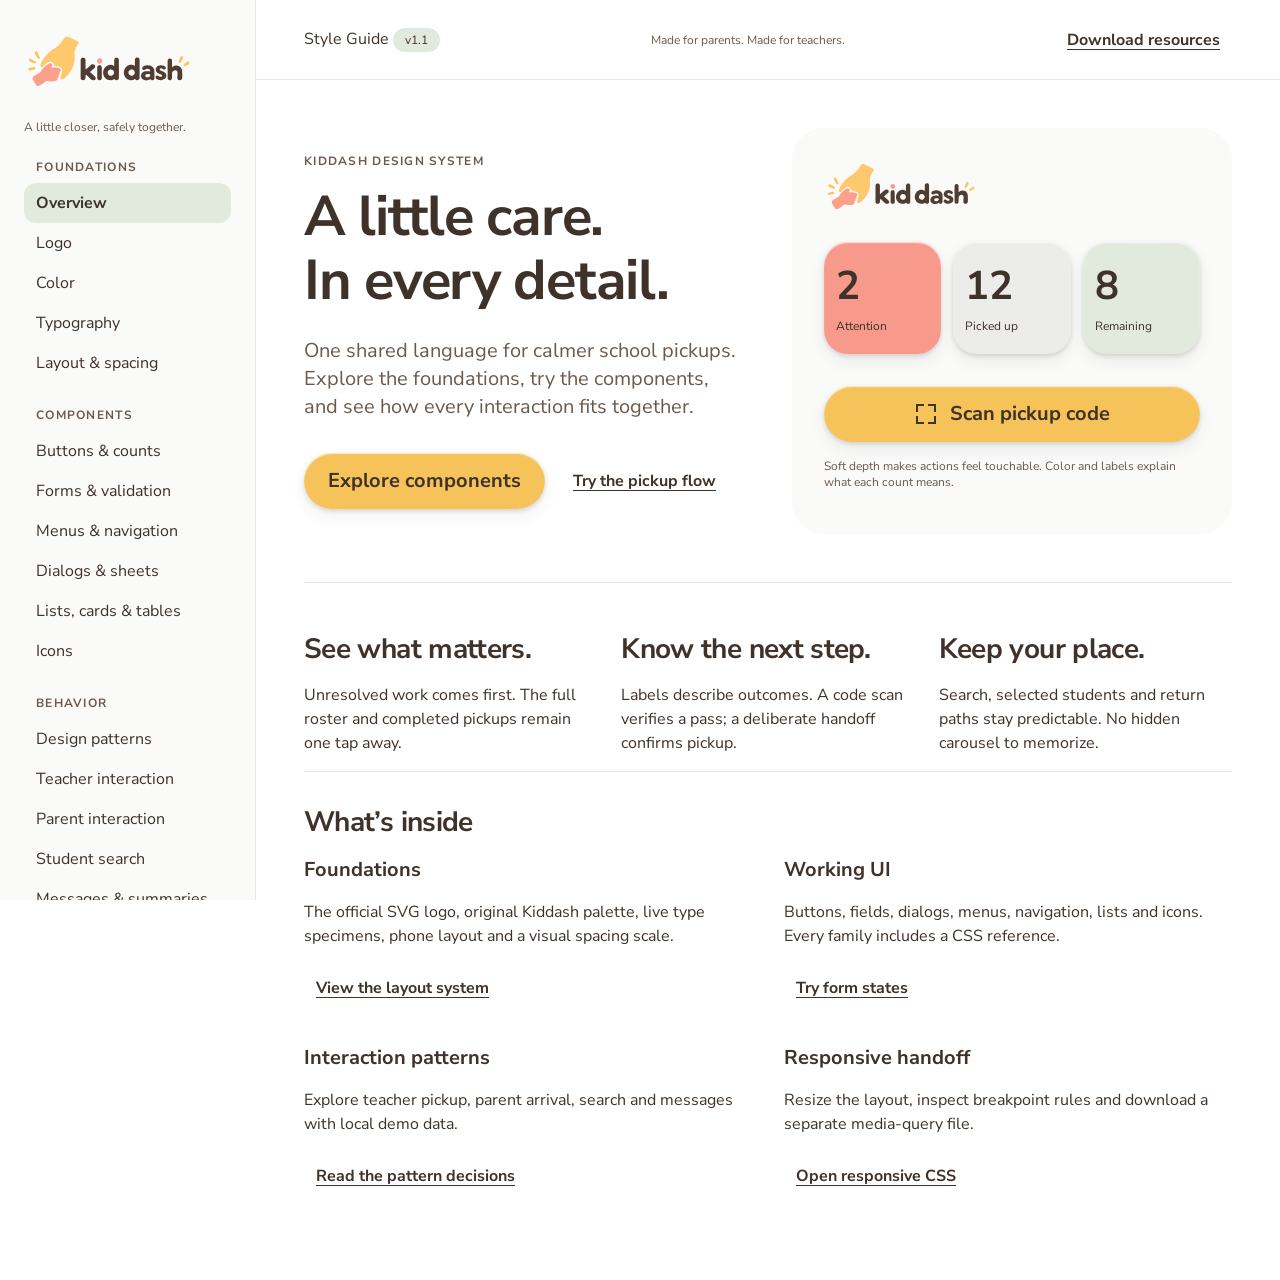
==== index.html @ f73ea634 "Add interactive Kiddash style guide and standalone offline HTML" ====
<!doctype html>
<html lang="en"><head><meta charset="utf-8"><meta name="viewport" content="width=device-width,initial-scale=1"><meta name="description" content="The interactive Kiddash style guide: visual foundations, reusable components, pickup patterns and responsive CSS."><title>Kiddash · Style Guide</title><link rel="stylesheet" href="guide.css"><script src="guide-resources.js" defer></script><script src="guide.js" defer></script></head>
<body><a class="skip" href="#main">Skip to content</a>
<aside class="sidebar" id="sidebar"><a href="#overview" aria-label="Kiddash style guide home"><img class="kd-logo" src="assets/kiddash-logo.svg" alt="Kiddash"></a><small>A little closer, safely together.</small><nav aria-label="Style guide" id="guide-nav"></nav><div class="sidebar-footer">DESIGN SYSTEM · V1.1<br>23 November 2026<br><br>Interactive samples use fictional data.</div></aside>
<header class="topbar"><button class="kd-icon-button mobile-toggle" id="mobile-menu" aria-expanded="false" aria-controls="sidebar" aria-label="Open navigation"><img class="kd-icon" src="assets/icon-pickup.svg" alt=""></button><span>Style Guide <span class="version">v1.1</span></span><small>Made for parents. Made for teachers.</small><a href="#downloads" class="kd-link">Download resources</a></header>
<main class="main" id="main" tabindex="-1">
<section class="page" id="overview" data-title="Overview">
 <div class="hero"><div><div class="eyebrow">Kiddash design system</div><h1>A little care.<br>In every detail.</h1><p class="intro">One shared language for calmer school pickups. Explore the foundations, try the components, and see how every interaction fits together.</p><div class="actions"><a class="kd-button" href="#buttons">Explore components</a><a class="kd-link" href="#pickup">Try the pickup flow</a></div></div><div class="hero-preview"><img class="kd-logo" src="assets/kiddash-logo.svg" alt="Kiddash"><div class="kd-metrics"><button class="kd-count attention" data-go="pickup"><strong>2</strong><span>Attention</span></button><button class="kd-count" data-go="pickup"><strong>12</strong><span>Picked up</span></button><button class="kd-count remaining" data-go="pickup"><strong>8</strong><span>Remaining</span></button></div><button class="kd-button" data-go="pickup"><img class="kd-icon" src="assets/icon-scan.svg" alt="">Scan pickup code</button><p class="component-note">Soft depth makes actions feel touchable. Color and labels explain what each count means.</p></div></div>
 <div class="grid-3"><div><h2>See what matters.</h2><p>Unresolved work comes first. The full roster and completed pickups remain one tap away.</p></div><div><h2>Know the next step.</h2><p>Labels describe outcomes. A code scan verifies a pass; a deliberate handoff confirms pickup.</p></div><div><h2>Keep your place.</h2><p>Search, selected students and return paths stay predictable. No hidden carousel to memorize.</p></div></div>
 <div class="section"><h2>What’s inside</h2><div class="grid-2"><div><h3>Foundations</h3><p>The official SVG logo, original Kiddash palette, live type specimens, phone layout and a visual spacing scale.</p><a class="kd-link" href="#layout">View the layout system</a></div><div><h3>Working UI</h3><p>Buttons, fields, dialogs, menus, navigation, lists and icons. Every family includes a CSS reference.</p><a class="kd-link" href="#forms">Try form states</a></div><div><h3>Interaction patterns</h3><p>Explore teacher pickup, parent arrival, search and messages with local demo data.</p><a class="kd-link" href="#patterns">Read the pattern decisions</a></div><div><h3>Responsive handoff</h3><p>Resize the layout, inspect breakpoint rules and download a separate media-query file.</p><a class="kd-link" href="#responsive">Open responsive CSS</a></div></div></div>
</section>
<section class="page" id="brand" data-title="Logo" hidden><div class="page-head"><div class="eyebrow">Foundations</div><h1>A familiar hello.</h1><p class="intro">Use the supplied hand-in-hand logo as one complete asset. Preserve the original letterforms, proportions and colors.</p></div><div class="logo-stage"><div class="logo-clearspace"><img src="assets/kiddash-logo.svg" alt="Official Kiddash logo with clear space"></div></div><div class="grid-2 section"><div><h2>Space to breathe</h2><p>Reserve clear space of at least one quarter of the rendered logo height on all sides. At 160 px wide, the logo is about 50 px high; use 16 px of clear space.</p><p><strong>Minimum full-logo width: 128 px.</strong> This is the proposed product minimum; check readability at the final device scale.</p></div><div><h2>Use it consistently</h2><ul class="rule-list"><li>Use the transparent SVG on white.</li><li>Scale width and height proportionally: 2048 : 636.</li><li>Do not stretch, add shadows, rotate or rebuild the wordmark in a font.</li><li>Logo artwork colors are fixed; they do not replace the application’s semantic color tokens.</li></ul></div></div><div class="grid-2"><div class="specimen"><div class="sample-title">Small app signature · 128 px</div><img class="kd-logo" style="width:128px" src="assets/kiddash-logo.svg" alt="Kiddash"></div><div class="logo-stage dark"><img class="kd-logo" src="assets/kiddash-logo.svg" alt="Single-color white Kiddash logo"></div></div><p class="component-note">White monochrome treatment is reserved for dark backgrounds. The downloadable source remains unchanged.</p><div class="actions"><a class="kd-button outline compact" href="assets/kiddash-logo.svg" download>Download original SVG</a></div><div data-css="brand"></div></section>
<section class="page" id="colors" data-title="Color" hidden><div class="page-head"><div class="eyebrow">Foundations</div><h1>Warmth, with a purpose.</h1><p class="intro">White is the screen canvas. Honey identifies the main scan action, coral signals attention, and mist groups the children still in school’s care.</p></div><div class="palette-grid" id="palette"></div><div class="section"><h2>Meaning stays consistent</h2><table class="kd-table"><caption>Semantic colors</caption><thead><tr><th>Role</th><th>Token</th><th>Rule</th></tr></thead><tbody><tr><td>Main scan action</td><td>Honey</td><td>Raised yellow surface with an ink label.</td></tr><tr><td>Needs attention</td><td>Blush</td><td>Coral count surface; always include a count and label.</td></tr><tr><td>Remaining</td><td>Mist</td><td>Children still in school’s care, including those needing attention.</td></tr><tr><td>Picked up</td><td>Neutral 100</td><td>Recorded handoffs, not scanned codes.</td></tr><tr><td>Deliberate decision</td><td>Clay</td><td>20 px bold ink labels; avoid small ink text on clay.</td></tr></tbody></table></div><div class="kd-notice">Use ink for normal text. Sage on white is approximately 4.45:1, so it is not approved for small text. Color never carries status by itself.</div><div data-css="colors"></div></section>
<section class="page" id="typography" data-title="Typography" hidden><div class="page-head"><div class="eyebrow">Foundations</div><h1>Read it at a glance.</h1><p class="intro">Nunito Sans keeps the tone warm and clear. Every line below is rendered at its actual size, line height and weight.</p></div><div class="type-controls"><label class="kd-field"><span class="kd-label">Preview text</span><input class="kd-input" id="type-input" value="A little closer, safely together." maxlength="100"></label><button class="kd-button outline compact" id="type-reset">Reset sample</button></div><div id="type-specimens"></div><div class="section"><h2>Three weights. Clear roles.</h2><div class="weight-preview"><span style="font-weight:400">Regular 400 · Messages and explanations</span><span style="font-weight:600">Semibold 600 · Supporting emphasis</span><span style="font-weight:700">Bold 700 · Names, headings and actions</span></div></div><div class="kd-notice">Body copy stays at 16 px / 24 px. Use 12 px only for secondary metadata. Let text wrap at large font settings; never truncate identity information.</div><div data-css="typography"></div></section>
<section class="page" id="layout" data-title="Layout & spacing" hidden><div class="page-head"><div class="eyebrow">Foundations</div><h1>Space you can see.</h1><p class="intro">A 402 × 874 px phone canvas, a consistent reading edge and a four-column guide. All padding and gaps follow the 4 px scale.</p></div><div class="layout-spec"><div class="phone-layout"><div class="phone-region region-status">Status / safe-area reference · 48</div><div class="phone-region region-header">App header · 52</div><div class="region-content"><div class="grid-overlay" id="layout-grid"><i></i><i></i><i></i><i></i></div><div class="fake">Search · 56</div><div class="fake" style="height:112px">3 count blocks · 112</div><div class="fake" style="height:144px">Full-width message</div><div class="fake" style="height:144px">Full-width message</div><div class="fake">Primary action · 56</div></div><div class="phone-region region-nav">Bottom navigation + safe area · 100</div></div><div><h2>A calm reading edge</h2><div class="legend"><i style="background:var(--kd-honey)"></i>52 px header</div><div class="legend"><i style="background:var(--kd-blush)"></i>Four columns, 12 px gutters</div><div class="legend"><i style="background:var(--kd-mist)"></i>100 px navigation region</div><ul class="rule-list"><li>24 px left and right margin → 354 px content width.</li><li>4 columns × 79.5 px + 3 gutters × 12 px = 354 px.</li><li>Content scrolls; identity names and full messages wrap.</li><li>Main controls: 56 px high. Compact controls and touch targets: at least 48 px.</li><li>These are prototype reference regions, not fixed operating-system safe areas. Use <code>env(safe-area-inset-*)</code> on the web.</li></ul><label class="kd-choice"><input type="checkbox" id="grid-toggle" checked>Show column overlay</label><a class="kd-link" href="#responsive">Explore responsive grids</a></div></div><div class="grid-2 section"><div><h2>Padding is inside.</h2><label class="kd-field"><span class="kd-label">Try a padding token</span><select class="kd-select" id="padding-select"><option>4</option><option>8</option><option>12</option><option>16</option><option>24</option><option selected>32</option></select></label><div class="spacing-demo" id="padding-demo" style="margin-top:24px"><span class="measure-label" id="padding-label">32 px</span><div class="inner">The white area is content.<br>The green area is padding.</div></div></div><div><h2>One spacing scale</h2><div class="space-scale" id="space-scale"></div><p class="component-note">Use 4–8 px for closely related content, 12–16 px inside components, and 24–32 px between sections. Fractional grid widths are allowed; padding tokens remain multiples of four.</p></div></div><div data-css="layout"></div></section>
<section class="page" id="buttons" data-title="Buttons & counts" hidden><div class="page-head"><div class="eyebrow">Components</div><h1>Looks ready to press.</h1><p class="intro">A matte highlight, a soft shadow and a short inset response give actions depth. Statistics use the same language when they open a list.</p></div><div class="specimen"><div class="sample-title">Live controls · press and hold</div><div class="samples"><button class="kd-button" data-toast="Scan action selected"><img class="kd-icon" src="assets/icon-scan.svg" alt="">Scan pickup code</button><button class="kd-button secondary" data-toast="Ready response selected">Getting ready</button><button class="kd-button outline" data-toast="Secondary action selected">Back to pickup</button><button class="kd-button decision" data-toast="Confirmation requires an explicit handoff">Confirm handoff</button></div></div><div class="grid-2 section"><div class="specimen"><div class="sample-title">Pressed</div><button class="kd-button" data-state="pressed" data-toast="This specimen shows the pressed visual">Scan pickup code</button><p class="component-note">120 ms feedback. Shadow becomes inset; content shifts down 4 px.</p></div><div class="specimen"><div class="sample-title">Unavailable</div><button class="kd-button" disabled>Confirm handoff</button><p class="component-note">Check the guardian before confirming. Disabled controls keep readable labels and have no elevation.</p></div><div class="specimen"><div class="sample-title">Loading</div><button class="kd-button" id="loading-button">Try loading state</button><p class="component-note">The demo completes after one second. Production waits for a verified result and blocks duplicates.</p></div><div class="specimen"><div class="sample-title">Compact / text action</div><div class="samples"><button class="kd-button outline compact" data-toast="Compact control selected">View history</button><button class="kd-link" data-toast="Text action selected">Cancel</button></div></div></div><div class="section"><h2>Counts that open a list</h2><div class="kd-metrics" style="max-width:354px" id="count-samples"><button class="kd-count attention" aria-pressed="true"><strong>2</strong><span>Attention</span></button><button class="kd-count" aria-pressed="false"><strong>12</strong><span>Picked up</span></button><button class="kd-count remaining" aria-pressed="false"><strong>8</strong><span>Remaining</span></button></div><p id="count-sample-result" class="component-note" aria-live="polite">Attention selected. The active surface is inset.</p><p>Keep 48 px numbers and 12 px labels. No decorative arrows. Attention is part of Remaining, so <strong>12 + 8 = 20</strong>, not 22.</p></div><div data-css="buttons"></div></section>
<section class="page" id="forms" data-title="Forms & validation" hidden><div class="page-head"><div class="eyebrow">Components</div><h1>Make the next input clear.</h1><p class="intro">Persistent labels, useful defaults and errors beside the field. Try submitting the form with an empty message.</p></div><div class="grid-2"><form class="specimen kd-stack" id="message-form" novalidate><h2>Update the teacher</h2><label class="kd-field"><span class="kd-label">Child</span><input class="kd-input" value="Justin H. · Grade 2" disabled></label><label class="kd-field"><span class="kd-label">Today’s delay</span><select class="kd-select" name="delay"><option value="20">20 minutes</option><option value="10">10 minutes</option><option value="30">30 minutes</option></select></label><label class="kd-field"><span class="kd-label">Message <span class="muted">(required)</span></span><textarea class="kd-textarea" id="message-field" name="message" maxlength="500" placeholder="Let Ms. Chen know what changed." aria-describedby="message-help"></textarea><span class="kd-help" id="message-help">Include anything the teacher needs to know today.</span></label><button class="kd-button" type="submit">Send demo update</button><div class="empty-feedback" id="form-feedback" role="status"></div></form><div class="kd-stack"><div class="specimen"><div class="sample-title">Search / filled / focus</div><label class="kd-label" for="search-sample">Find a student</label><div class="kd-search" style="margin-top:12px"><img class="kd-icon" src="assets/icon-search.svg" alt=""><input id="search-sample" type="search" placeholder="Search by name"></div><p class="component-note" id="search-sample-result" aria-live="polite">Try “Justin”, “Sofia” or “Noah”.</p></div><div class="specimen"><h3>One choice, clearly named</h3><fieldset style="border:0;padding:0;margin:0"><legend class="kd-label">Arrival update method</legend><label class="kd-choice"><input type="radio" name="method" checked>Share for this pickup</label><label class="kd-choice"><input type="radio" name="method">Use manual updates</label></fieldset><label class="kd-choice"><input type="checkbox">Keep a copy in pickup history</label></div><div class="kd-notice">Validate after the user tries to submit, then update feedback as they correct the field. Keep their text. Use <code>aria-invalid</code> and <code>aria-describedby</code>; an error never relies on red alone.</div></div></div><div data-css="forms"></div></section>
<section class="page" id="menus" data-title="Menus & navigation" hidden><div class="page-head"><div class="eyebrow">Components</div><h1>Know where you are.</h1><p class="intro">Persistent navigation for primary destinations. A compact menu for a local choice. The selected state always has a visible cue.</p></div><div class="grid-2"><div class="specimen" style="min-height:320px"><div class="sample-title">Open the class menu</div><div class="menu-preview"><button class="kd-button outline compact" id="class-menu-button" aria-haspopup="menu" aria-expanded="false" aria-controls="class-menu">Grade 2</button><div class="kd-menu floating-menu" id="class-menu" role="menu" aria-label="Choose a class" hidden><button role="menuitemradio" aria-checked="false" data-grade="Grade 1">Grade 1<span></span></button><button role="menuitemradio" aria-checked="true" data-grade="Grade 2">Grade 2<img class="kd-icon" src="assets/icon-check.svg" alt="Selected"></button><button role="menuitemradio" aria-checked="false" data-grade="Grade 3">Grade 3<span></span></button><button role="menuitem" disabled>Manage classes · unavailable</button></div></div><p class="component-note">Click outside or press Escape to dismiss. Arrow keys move between options; Enter selects.</p></div><div><h2>Menu rules</h2><ul class="rule-list"><li>48 px minimum row height; 16 px labels.</li><li>Use a check plus a soft selected surface.</li><li>Return focus to the trigger after closing.</li><li>Keep destructive choices separated and explicitly named.</li><li>Use a native select for ordinary form choices.</li></ul></div></div><div class="section"><h2>Teacher / four destinations</h2><nav class="kd-nav nav-example" aria-label="Teacher navigation sample"><a href="#menus" aria-current="page"><img class="kd-icon" src="assets/icon-map.svg" alt="">Map</a><a href="#menus"><img class="kd-icon" src="assets/icon-pickup.svg" alt="">Pickup</a><a href="#menus"><img class="kd-icon" src="assets/icon-chat.svg" alt="">Chat</a><a href="#menus"><img class="kd-icon" src="assets/icon-alerts.svg" alt="">Alerts</a></nav><h2 style="margin-top:32px">Parent / three destinations</h2><nav class="kd-nav nav-example" aria-label="Parent navigation sample"><a href="#menus" aria-current="page"><img class="kd-icon" src="assets/icon-pickup.svg" alt="">Pickup</a><a href="#menus"><img class="kd-icon" src="assets/icon-chat.svg" alt="">Chat</a><a href="#menus"><img class="kd-icon" src="assets/icon-qr.svg" alt="">My code</a></nav><p class="component-note">Labels remain visible. A selected marker and weight communicate the current destination; navigation stays flat.</p></div><div data-css="menus"></div></section>
<section class="page" id="dialogs" data-title="Dialogs & sheets" hidden><div class="page-head"><div class="eyebrow">Components</div><h1>A pause for a decision.</h1><p class="intro">A dialog asks for one focused decision. A bottom sheet offers contextual options. Neither should interrupt work for a routine success message.</p></div><div class="grid-2"><div class="specimen"><h2>Confirmation</h2><p>Explain the consequence before ending a pickup trip.</p><button class="kd-button decision" data-dialog="end-trip-dialog">Preview confirmation</button></div><div class="specimen"><h2>Contextual sheet</h2><p>Keep options close to the current pickup, with a clear way back.</p><button class="kd-button outline" data-dialog="options-dialog">Open pickup options</button></div></div><div class="section"><h2>Shared anatomy</h2><table class="kd-table"><thead><tr><th>Part</th><th>Specification</th><th>Behavior</th></tr></thead><tbody><tr><td>Surface</td><td>354 px max / 24 px padding / 24 px radius</td><td>Scroll inside the dialog on short screens.</td></tr><tr><td>Backdrop</td><td>Ink at 32% opacity</td><td>Underlying controls are not interactive.</td></tr><tr><td>Heading / copy</td><td>24 / 32 bold; 16 / 24 regular</td><td>Describe the outcome in plain language.</td></tr><tr><td>Actions</td><td>56 px high, 12 px gap</td><td>Safe choice first in focus order; explicit action labels.</td></tr><tr><td>Focus</td><td>Native dialog / accessible heading</td><td>Focus enters the dialog, stays inside and returns to the trigger.</td></tr></tbody></table><p class="component-note">Escape and the safe action dismiss without changing data. Never confirm a handoff by clicking the backdrop.</p></div><div data-css="dialogs"></div></section>
<section class="page" id="lists" data-title="Lists, cards & tables" hidden><div class="page-head"><div class="eyebrow">Components</div><h1>The message comes first.</h1><p class="intro">Full-width rows keep names, status and the entire message together. The child’s photo or initials support recognition without dominating the screen.</p></div><div class="grid-2"><div><div class="sample-title">Whole-card reply</div><button class="kd-attention-card" data-reply="Sofia R."><span class="kd-row"><span class="kd-avatar" style="background:var(--kd-blush)">SR</span><span><strong>Sofia R.</strong><small style="display:block">New message · 2 min ago</small></span></span><p>“Could you bring Sofia’s jacket? I left it by the classroom door this morning.”</p><span class="reply">Read & reply</span></button><p class="component-note">40 px portrait / 16 px padding / 16 px body. Reply is a cue inside the one button, not a nested button.</p></div><div><div class="sample-title">Arrival queue / chronological</div><ol class="kd-list"><li class="kd-list-item"><span data-order>1</span><div><strong>Justin H.</strong><small>David Han · North gate · 3:14 PM</small></div><span class="kd-chip success">Arrived</span></li><li class="kd-list-item"><span data-order>2</span><div><strong>Noah K.</strong><small>Jordan K. · North gate · 3:15 PM</small></div><span class="kd-chip waiting">Getting ready</span></li><li class="kd-list-item"><span data-order>3</span><div><strong>Emma L.</strong><small>Alex L. · North gate · 3:16 PM</small></div><span class="kd-chip success">Arrived</span></li></ol></div></div><div class="section"><h2>Tables: explicit scope</h2><p>The current mobile application uses roster and history lists, so an in-app data table is <strong>not applicable</strong>. Do not squeeze a desktop table into a phone. This documentation uses accessible tables for specifications; the reusable CSS is included below.</p><div class="kd-table-wrap" tabindex="0" role="region" aria-label="Example pickup record table"><table class="kd-table"><caption>Documentation example · fictional records</caption><thead><tr><th scope="col">Student</th><th scope="col">Guardian</th><th scope="col">Handoff</th></tr></thead><tbody><tr><th scope="row">Ben L.</th><td>David L.</td><td>3:10 PM</td></tr><tr><th scope="row">Ella T.</th><td>Sam T.</td><td>3:12 PM</td></tr></tbody></table></div></div><div data-css="lists"></div></section>
<section class="page" id="icons" data-title="Icons" hidden><div class="page-head"><div class="eyebrow">Components</div><h1>Small, familiar signals.</h1><p class="intro">These are the shared icon assets exported from the existing Kiddash component library. Use them at 24 px, with a visible label for navigation and an accessible name for icon-only actions.</p></div><div class="icons-grid" id="icon-gallery"></div><div class="section grid-2"><div><h2>24 px icon, 48 px target</h2><div class="samples"><button class="kd-icon-button" data-toast="Close action sample" aria-label="Close example"><img class="kd-icon" src="assets/icon-close.svg" alt=""></button><button class="kd-button outline compact" data-toast="History action sample"><img class="kd-icon" src="assets/icon-history.svg" alt="">Pickup history</button></div></div><ul class="rule-list"><li>Preserve the existing asset geometry and ink color.</li><li>Keep the visible glyph centered inside a 24 px frame.</li><li>Do not use an icon as the only state cue.</li><li>Decorative icons use an empty alt; the control owns the accessible name.</li></ul></div><div data-css="icons"></div></section>
<section class="page" id="patterns" data-title="Design patterns" hidden><div class="page-head"><div class="eyebrow">Behavior</div><h1>Decisions behind the UI.</h1><p class="intro">A pattern explains the problem, when the solution is appropriate, and how Kiddash applies it.</p></div><div class="status-note"><strong>Task 4 cross-check pending.</strong> These patterns describe the current app. The team’s original Task 4 selections have not been supplied, so this list does not claim to reproduce that submission.</div><div id="pattern-list"></div><div class="section"><h2>Safety is a state transition.</h2><p><strong>Approaching → Arrived → Identity checked → Handoff confirmed.</strong> These states are distinct. Messages, scans and swipe feedback never silently record a child as picked up.</p><a class="kd-button outline compact" href="#pickup">Try the state transitions</a></div><div data-css="patterns"></div></section>
<section class="page" id="pickup" data-title="Teacher interaction" hidden><div class="page-head"><div class="eyebrow">Live pattern demo</div><h1>One handoff. Clearly confirmed.</h1><p class="intro">Switch counts, read a message, then try scanning and checking the guardian. This is a local simulation; no camera, location or school records are accessed.</p></div><div class="flow-workspace"><div class="demo-phone"><div class="kd-row" style="justify-content:space-between"><img class="kd-logo" src="assets/kiddash-logo.svg" alt="Kiddash"><span class="kd-chip">Grade 2</span></div><div class="kd-metrics" id="live-counts"><button class="kd-count attention" data-list="attention" aria-pressed="true"><strong id="attention-number">2</strong><span>Attention</span></button><button class="kd-count" data-list="picked" aria-pressed="false"><strong id="picked-number">12</strong><span>Picked up</span></button><button class="kd-count remaining" data-list="remaining" aria-pressed="false"><strong id="remaining-number">8</strong><span>Remaining</span></button></div><div class="demo-heading"><h3 id="queue-heading">Needs attention</h3><button class="kd-link" id="arrival-queue">3 at gate</button></div><div class="queue-area" id="live-queue"></div><button class="kd-button" id="open-scanner" style="margin-top:24px"><img class="kd-icon" src="assets/icon-scan.svg" alt="">Scan pickup code</button></div><div><h2>Try the interaction</h2><ol class="step-list"><li>Tap a count to switch between attention, picked up and remaining lists.</li><li>Open Scan. Simulate a valid or expired code.</li><li>Compare the pair. Swipe right for a match, left to stop, or use the visible tap actions.</li><li>Only “Confirm handoff” removes Justin and changes the counts.</li></ol><button class="kd-button outline compact" id="reset-pickup">Reset demo</button><div class="section"><h3>What just happened</h3><ul class="demo-log" id="event-log" aria-live="polite"><li>Ready for today’s pickups.<small>12 picked up + 8 remaining = 20 children</small></li></ul></div></div></div><div data-css="pickup"></div></section>
<section class="page" id="parent" data-title="Parent interaction" hidden><div class="page-head"><div class="eyebrow">Live pattern demo</div><h1>A parent starts the journey.</h1><p class="intro">Location sharing is an explicit choice for this pickup. A manual route remains available. Try both paths and the teacher’s response.</p></div><div class="flow-workspace"><div class="demo-phone"><img class="kd-logo" src="assets/kiddash-logo.svg" alt="Kiddash"><div class="journey-track" id="parent-track"></div><h2 id="parent-title">Ready for pickup?</h2><p id="parent-copy">Start when you leave. The school only receives an arrival update after you choose a method.</p><div id="parent-body"></div><div class="kd-stack" id="parent-actions"></div><div class="empty-feedback" id="parent-feedback" aria-live="polite"></div></div><div><h2>A choice, not a hidden toggle</h2><ul class="rule-list"><li>Share for this trip, or send manual updates.</li><li>“On the way” does not mean “arrived.”</li><li>Waiting and getting ready have different messages.</li><li>Showing a pickup pass does not release a child.</li><li>End sharing after handoff or cancellation.</li></ul><button class="kd-button outline compact" id="reset-parent">Reset parent demo</button><p class="component-note">Location permission and teacher events are simulated. This example does not request browser geolocation.</p></div></div><div data-css="parent"></div></section>
<section class="page" id="map" data-title="Student search" hidden><div class="page-head"><div class="eyebrow">Live pattern demo</div><h1>Find one child. Keep the context.</h1><p class="intro">The selected location gets color. The rest of the map stays neutral. Search by name and show the location’s source and update time.</p></div><div class="grid-2"><div class="kd-stack"><label class="kd-field"><span class="kd-label">Find a student</span><div class="kd-search"><img class="kd-icon" src="assets/icon-search.svg" alt=""><input type="search" id="map-search" placeholder="Try Justin, Sofia or Noah"></div></label><div id="map-results" aria-live="polite"></div><div class="kd-map" id="student-map"><span class="muted">Search to highlight a student’s location.</span></div><p class="kd-help" id="map-detail">Locations are staff-reported, not live GPS.</p></div><div><h2>Search behavior</h2><ul class="rule-list"><li>Keep the query visible after choosing a result.</li><li>Use name plus class to distinguish similar names.</li><li>Give a useful no-results state; let the teacher revise the query.</li><li>Only the selected child appears on the map.</li><li>Keep a visible way to clear the selection.</li></ul><button class="kd-button outline compact" id="clear-map">Clear selection</button></div></div><div data-css="map"></div></section>
<section class="page" id="messages" data-title="Messages & summaries" hidden><div class="page-head"><div class="eyebrow">Components & patterns</div><h1>Changes, with their source.</h1><p class="intro">A summary helps teachers catch up. It links back to the message that supports each change and never changes pickup authorization.</p></div><div class="grid-2"><div class="kd-summary"><h2>Today’s pickup changes</h2><ol><li>Sofia’s pickup is 20 minutes later.<br><button class="kd-link" data-source="sofia-source">Read Elena’s message · 2:48 PM</button></li><li>Justin’s dad is at the North gate.<br><button class="kd-link" data-source="justin-source">Read David’s message · 3:14 PM</button></li></ol><p class="component-note">Example summary of fictional messages. Verify the source when a decision affects handoff.</p></div><div class="kd-stack"><article class="kd-message" id="sofia-source" tabindex="-1"><strong>Elena R. · Sofia’s mom</strong><p>I’ll be 20 minutes late today.</p><small>2:48 PM</small><button class="kd-link" data-reply="Sofia R.">Reply to Elena</button></article><article class="kd-message" id="justin-source" tabindex="-1"><strong>David Han · Justin’s dad</strong><p>I’m at the North gate.</p><small>3:14 PM</small><button class="kd-link" data-reply="Justin H.">Reply to David</button></article></div></div><div data-css="messages"></div></section>
<section class="page" id="responsive" data-title="Responsive / @media" hidden><div class="page-head"><div class="eyebrow">Implementation</div><h1>One system. Different widths.</h1><p class="intro">A dedicated media-query reference. Move the width slider to see the phone, tablet and desktop grid rules. Download the actual CSS below.</p></div><div class="responsive-toolbar"><label for="viewport-width">Preview width</label><input type="range" id="viewport-width" min="320" max="1440" step="2" value="402"><output id="viewport-output" for="viewport-width">402 px</output><button class="kd-button outline compact" data-viewport="402">Phone</button><button class="kd-button outline compact" data-viewport="768">Tablet</button><button class="kd-button outline compact" data-viewport="1280">Desktop</button></div><div class="breakpoint-result" id="breakpoint-result"></div><div class="responsive-viewport" style="margin-top:24px"><div class="responsive-canvas" id="responsive-canvas" style="width:402px"><div class="sim-head">Kiddash · Responsive layout</div><div class="sim-grid" id="sim-grid"></div><div class="sim-content" id="sim-content"><div><strong>Pickup status</strong><p>Names and messages wrap naturally.</p></div><div><strong>Upcoming arrivals</strong><p>Related content shares a reading edge.</p></div><div><strong>Class updates</strong><p>Primary actions stay within reach.</p></div></div></div></div><p class="component-note">The preview simulates a viewport width inside this page; scroll horizontally to inspect larger canvases. The downloaded CSS uses real media queries. Tablet and desktop rules are a documented web adaptation.</p><div class="section"><h2>Responsive rules, on one page</h2><table class="kd-table"><thead><tr><th>Range</th><th>Columns</th><th>Margin / gap</th></tr></thead><tbody><tr><td>Under 768 px</td><td>4</td><td>24 / 12 px (16 / 8 below 360 px)</td></tr><tr><td>768–1199 px</td><td>8</td><td>32 / 16 px</td></tr><tr><td>1200 px and above</td><td>12</td><td>32 minimum / 24 px; content capped at 1280 px</td></tr></tbody></table><ul class="rule-list"><li>Use relative font units; respect browser zoom and text preferences.</li><li>Keep phone cards stacked and touch targets at least 48 px.</li><li>Use safe-area insets for the header and bottom navigation.</li><li>Disable nonessential motion when reduced motion is requested.</li><li>Retain visible control boundaries in forced-colors mode.</li></ul><a class="kd-button" href="responsive.css" download>Download responsive.css</a></div><div data-css="responsive"></div></section>
<section class="page" id="downloads" data-title="Resources & overview" hidden><div class="page-head"><div class="eyebrow">Handoff</div><h1>Everything in one place.</h1><p class="intro">Use the shared CSS, original logo and one-page overview alongside this interactive reference.</p></div><div class="download-row"><div><strong>Complete component CSS</strong><p>Tokens, typography, layout, controls and interaction patterns.</p></div><a class="kd-button outline compact" href="kiddash.css" download>Download CSS</a></div><div class="download-row"><div><strong>Interactive guide layout CSS</strong><p>Specimen layouts, visualization styles and the guide navigation shell.</p></div><a class="kd-button outline compact" href="guide.css" download>Download guide CSS</a></div><div class="download-row"><div><strong>Responsive CSS</strong><p>Phone, tablet and desktop rules; reduced motion and forced colors.</p></div><a class="kd-button outline compact" href="responsive.css" download>Download @media CSS</a></div><div class="download-row"><div><strong>Official transparent SVG</strong><p>The supplied artwork, unchanged.</p></div><a class="kd-button outline compact" href="assets/kiddash-logo.svg" download>Download logo</a></div><div class="download-row"><div><strong>Jama one-page overview</strong><p>A print-ready overview and copyable text for the assignment.</p></div><a class="kd-button outline compact" href="overview.html" target="_blank" rel="noopener">Open one-pager</a></div><div class="download-row" id="offline-download-row"><div><strong>Single-file offline app</strong><p>Save one HTML file. Double-click to open on any desktop browser; no install or server needed.</p></div><a class="kd-button outline compact" href="kiddash-style-guide-offline.html" download>Download offline HTML</a></div><div class="download-row"><div><strong>Full vanilla source</strong><p>HTML, CSS, JavaScript, fonts and shared icon assets.</p></div><a class="kd-button outline compact" href="kiddash-style-guide.zip" download>Download source</a></div><div class="status-note"><strong>Submission follow-up:</strong> Match the pattern list against the team’s original Task 4 choices. The one-pager is prepared for Jama; it has not been submitted to Jama from this app.</div><div class="section"><h2>Accessibility checklist</h2><ul class="rule-list"><li>Visible keyboard focus and predictable focus return.</li><li>Labels remain visible; color is never the only signal.</li><li>Large touch targets and wrapping messages.</li><li>Keyboard and tap alternatives to every swipe.</li><li>Reduced motion and safe-area CSS.</li><li>Production implementations still need testing with assistive technology and real devices.</li></ul></div></section>
</main>
<dialog class="kd-dialog" id="end-trip-dialog" aria-labelledby="end-trip-title"><h2 id="end-trip-title">End this pickup trip?</h2><p>Arrival sharing will stop. Your child stays in the school’s care, and the teacher will be informed.</p><div class="kd-stack"><button class="kd-button outline" data-close>Keep trip active</button><button class="kd-button decision" id="confirm-end-trip">End trip</button></div></dialog>
<dialog class="kd-dialog kd-sheet" id="options-dialog" aria-labelledby="options-title"><div class="dialog-head"><h2 id="options-title">Pickup options</h2><button class="kd-icon-button" data-close aria-label="Close pickup options"><img class="kd-icon" src="assets/icon-close.svg" alt=""></button></div><div class="kd-stack"><button class="kd-button outline compact" data-sheet-action="The teacher will receive your arrival update.">Send arrival update</button><button class="kd-button outline compact" data-sheet-action="Your pickup pass is available under My code.">View pickup pass</button><button class="kd-link" data-close>Back to pickup</button></div></dialog>
<dialog class="kd-dialog wide" id="reply-dialog" aria-labelledby="reply-title"><div class="dialog-head"><h2 id="reply-title">Reply about Justin</h2><button class="kd-icon-button" data-close aria-label="Close reply"><img class="kd-icon" src="assets/icon-close.svg" alt=""></button></div><form class="kd-stack" id="reply-form" novalidate><label class="kd-field"><span class="kd-label">Your reply</span><textarea class="kd-textarea" id="reply-text" maxlength="500" aria-describedby="reply-help" placeholder="Type a reply"></textarea><span id="reply-help" class="kd-help">This demo keeps replies in this browser session.</span></label><div class="samples"><button type="button" class="kd-button outline compact" data-quick="Getting ready. Please wait at the North gate.">Getting ready</button><button type="button" class="kd-button outline compact" data-quick="I need a little more time. I’ll update you here.">A little more time</button></div><button class="kd-button" type="submit">Send demo reply</button></form></dialog>
<dialog class="kd-dialog wide" id="scan-dialog" aria-labelledby="scan-title"><div class="dialog-head"><h2 id="scan-title">Scan pickup pass</h2><button class="kd-icon-button" data-close aria-label="Close scanner"><img class="kd-icon" src="assets/icon-close.svg" alt=""></button></div><div id="scan-body"></div></dialog>
<div class="toast" id="toast" role="status" hidden></div>
</body></html>
---- guide.css ----
@import url('./kiddash.css');
@import url('./responsive.css');
:root{--guide-line:#eae8e5;--guide-soft:#fafaf9}
html{scroll-behavior:smooth}body{overflow-x:hidden}h1,h2,h3,h4,p{margin-top:0}h1{font-size:3rem;line-height:3.5rem;letter-spacing:-.08rem;margin-bottom:1.5rem}h2{font-size:1.75rem;line-height:2.25rem;letter-spacing:-.04rem;margin-bottom:1rem}h3{font-size:1.25rem;line-height:1.75rem;margin-bottom:1rem}p{max-width:68ch}small{font-size:.75rem;line-height:1rem}button[hidden],[hidden]{display:none!important}
.skip{position:fixed;left:1rem;top:-8rem;z-index:100;background:var(--kd-honey);padding:1rem}.skip:focus{top:1rem}
.sidebar{position:fixed;inset:0 auto 0 0;width:16rem;padding:2rem 1.5rem;overflow:auto;background:var(--guide-soft);border-right:1px solid var(--guide-line);z-index:20}.sidebar .kd-logo{width:11rem;margin-bottom:2rem}.sidebar small{display:block;color:var(--kd-cocoa);margin:.5rem 0 1.5rem}
.nav-group{margin:1.5rem 0}.nav-group h2{font-size:.75rem;line-height:1rem;letter-spacing:.08rem;text-transform:uppercase;color:var(--kd-cocoa);padding:0 .75rem;margin:0 0 .5rem}.nav-group a{display:flex;align-items:center;min-height:2.5rem;padding:.5rem .75rem;border-radius:.75rem;font-size:1rem;text-decoration:none}.nav-group a[aria-current=page]{background:var(--kd-mist);font-weight:700}.nav-group a:hover{background:#eaece7}.sidebar-footer{padding-top:1.5rem;border-top:1px solid var(--guide-line);font-size:.75rem;color:var(--kd-cocoa)}
.topbar{height:5rem;margin-left:16rem;border-bottom:1px solid var(--guide-line);padding:0 3rem;display:flex;align-items:center;justify-content:space-between;gap:1rem}.topbar .kd-link{font-size:1rem}.topbar small{color:var(--kd-cocoa)}.version{display:inline-block;padding:.25rem .75rem;border-radius:1rem;background:var(--kd-mist);font-size:.75rem;line-height:1rem}
.mobile-toggle{display:none}.main{margin-left:16rem;padding:3rem;max-width:100rem}.page{max-width:72rem;animation:page-in 180ms ease-out}.page-head{max-width:54rem;margin-bottom:2.5rem}.eyebrow{font-size:.75rem;line-height:1rem;letter-spacing:.08rem;text-transform:uppercase;color:var(--kd-cocoa);margin-bottom:1rem;font-weight:700}.intro{font-size:1.25rem;line-height:1.75rem;color:var(--kd-cocoa);max-width:58ch}.muted{color:var(--kd-cocoa)}
.hero{display:grid;grid-template-columns:1fr 1fr;gap:3rem;align-items:center;border-bottom:1px solid var(--guide-line);padding-bottom:3rem;margin-bottom:3rem}.hero h1{font-size:3.5rem;line-height:4rem}.hero-preview{padding:2rem;border-radius:2rem;background:var(--guide-soft);position:relative}.hero-preview .kd-metrics{margin:2rem 0}.hero-preview .kd-button{width:100%}.hero-preview .kd-count strong{font-size:2.5rem;line-height:3rem}.hero-preview .kd-count{padding:1rem .75rem}.hero-preview .kd-count span{font-size:.75rem}.actions{display:flex;gap:1rem;flex-wrap:wrap;align-items:center;margin-top:2rem}
.grid-2{display:grid;grid-template-columns:repeat(2,minmax(0,1fr));gap:2rem}.grid-3{display:grid;grid-template-columns:repeat(3,minmax(0,1fr));gap:1.5rem}.section{padding:2rem 0;border-top:1px solid var(--guide-line)}.section:first-of-type{border:0}.specimen{padding:2rem;border:1px solid var(--guide-line);border-radius:1.5rem;background:white;min-width:0}.specimen.soft{background:var(--guide-soft)}.specimen>p:last-child{margin:0}.sample-title{font-size:.75rem;color:var(--kd-cocoa);margin-bottom:1rem;text-transform:uppercase;letter-spacing:.06rem}.specimen .kd-button{max-width:100%}.samples{display:flex;align-items:center;flex-wrap:wrap;gap:1.5rem}.rule-list{padding-left:1.25rem;line-height:1.75}.rule-list li{padding-bottom:.5rem}
.code-panel{margin:1.5rem 0 0;border:1px solid var(--guide-line);border-radius:1rem;overflow:hidden}.code-panel summary{padding:1rem 1.5rem;cursor:pointer;font-weight:700;background:var(--guide-soft);min-height:3rem}.code-panel pre{margin:0;padding:1.5rem;overflow:auto;background:#28231f;color:#fff8ec;font: .75rem/1.5rem ui-monospace,SFMono-Regular,Consolas,monospace;tab-size:2;white-space:pre}.copy-code{float:right;border:1px solid var(--kd-line);border-radius:.5rem;padding:.25rem .75rem;background:white;font-size:.75rem}.file-actions{display:flex;flex-wrap:wrap;gap:1rem}
.palette-grid{display:grid;grid-template-columns:repeat(4,minmax(0,1fr));gap:1.5rem}.swatch{border:1px solid var(--guide-line);border-radius:1rem;overflow:hidden}.swatch-color{height:7rem;display:flex;align-items:flex-end;padding:1rem}.swatch-info{padding:1rem}.swatch-info strong{display:block}.swatch-info p{font-size:.75rem;margin:.5rem 0 0;line-height:1rem}.swatch button{padding:.25rem 0;background:none;border:0;text-decoration:underline;font-size:.75rem}
.logo-stage{display:grid;place-items:center;min-height:16rem;background:white;border:1px solid var(--guide-line);border-radius:1.5rem}.logo-clearspace{padding:2.5rem;border:1px dashed var(--kd-sage);background:linear-gradient(to right,#e2eade44,#e2eade44)}.logo-clearspace img{width:20rem;max-width:100%;height:auto}.logo-stage.dark{background:var(--kd-ink)}.logo-stage.dark img{filter:brightness(0) invert(1)}
.type-row{display:grid;grid-template-columns:10rem 1fr;gap:2rem;align-items:center;padding:1.5rem 0;border-bottom:1px solid var(--guide-line);min-width:0}.type-meta{font-size:.75rem;color:var(--kd-cocoa);line-height:1rem}.type-meta strong{display:block;color:var(--kd-ink);margin-bottom:.5rem}.type-preview{margin:0;overflow-wrap:anywhere}.type-controls{display:flex;align-items:end;gap:1rem;flex-wrap:wrap;margin-bottom:2rem}.type-controls label{flex:1;min-width:12rem}.weight-preview{display:flex;flex-direction:column;gap:1.5rem}.weight-preview span{font-size:2rem;line-height:2.5rem}
.phone-layout{width:25.125rem;max-width:100%;aspect-ratio:402/874;border:2px solid var(--kd-ink);border-radius:2rem;overflow:hidden;position:relative;background:white;display:flex;flex-direction:column}.phone-region{display:flex;justify-content:center;align-items:center;font-size:.75rem;line-height:1rem;text-align:center;flex:none}.region-status{height:5.49%;background:var(--kd-neutral-100)}.region-header{height:5.95%;background:var(--kd-honey)}.region-nav{height:11.44%;background:var(--kd-mist)}.region-content{flex:1;position:relative;padding:6%;background:white;display:flex;flex-direction:column;gap:1.5rem}.region-content .fake{height:3.5rem;background:#3e322a0c;border:1px dashed var(--kd-cocoa);border-radius:.75rem;display:grid;place-items:center;font-size:.75rem}.grid-overlay{position:absolute;inset:0 6%;display:grid;grid-template-columns:repeat(4,1fr);gap:3.4%;pointer-events:none}.grid-overlay i{background:#f79a8b30;border-inline:1px dashed #de74626b}.layout-spec{display:grid;grid-template-columns:minmax(18rem,25.125rem) 1fr;gap:3rem;align-items:start}.legend{display:flex;align-items:center;gap:.75rem;margin-bottom:1rem}.legend i{width:1rem;height:1rem;display:inline-block;border-radius:.25rem}.spacing-demo{padding:2rem;background:var(--kd-mist);border-radius:1rem;position:relative}.spacing-demo .inner{padding:1rem;background:white;border:1px dashed var(--kd-sage);min-height:6rem;display:flex;align-items:center;justify-content:center;text-align:center}.measure-label{position:absolute;top:.25rem;left:50%;transform:translateX(-50%);font-size:.75rem;line-height:1rem}.space-scale{display:flex;flex-direction:column;gap:.75rem}.space-scale div{display:flex;align-items:center;gap:1rem;font-size:.75rem}.space-scale b{display:block;background:var(--kd-honey);height:1rem;border-radius:.25rem}.space-scale span{width:4rem}
.icons-grid{display:grid;grid-template-columns:repeat(4,1fr);gap:1rem}.icon-cell{display:flex;flex-direction:column;align-items:center;gap:1rem;padding:1.5rem 1rem;border:1px solid var(--guide-line);border-radius:1rem;font-size:.75rem;text-align:center}.icon-cell .kd-icon{width:1.5rem;height:1.5rem}
.menu-preview{position:relative;display:inline-block}.floating-menu{position:absolute;top:calc(100% + .5rem);left:0;z-index:10}.demo-surface{padding:2rem;background:var(--guide-soft);border-radius:1.5rem}.component-note{font-size:.75rem;line-height:1rem;margin-top:1rem;color:var(--kd-cocoa)}
.flow-workspace{display:grid;grid-template-columns:minmax(20rem,25.125rem) 1fr;gap:2rem;align-items:start}.demo-phone{border:1px solid var(--guide-line);border-radius:2rem;background:white;padding:1.5rem;box-shadow:0 16px 32px #3e322a0a}.demo-phone .kd-logo{width:8rem}.demo-phone .kd-metrics{margin:1.5rem 0}.demo-phone .kd-count{padding:1rem .75rem}.demo-phone .kd-button{width:100%}.demo-heading{display:flex;justify-content:space-between;align-items:center;margin:1.5rem 0 1rem}.demo-heading h3{margin:0}.queue-area{display:flex;flex-direction:column;gap:.75rem;min-height:18rem}.queue-area .kd-attention-card{padding:1rem}.queue-area .kd-list-item{padding:.75rem 0}.demo-log{list-style:none;padding:0;margin:0}.demo-log li{border-bottom:1px solid var(--guide-line);padding:1rem 0;line-height:1.5rem}.demo-log small{display:block;color:var(--kd-cocoa)}.step-list{padding-left:1.5rem}.step-list li{padding:0 0 1rem .5rem}
.scan-stage{padding:1.5rem;background:white;border:1px solid var(--guide-line);border-radius:1.5rem}.scan-line{height:2px;width:100%;background:var(--kd-blush);animation:scanning 2s ease-in-out infinite}.identity-swipe{position:relative;overflow:hidden;border-radius:1rem;background:linear-gradient(to right,var(--kd-mist) 50%,var(--kd-blush) 50%);touch-action:pan-y}.identity-swipe .kd-identity{background:white;position:relative;user-select:none;transition:transform 180ms;cursor:grab}.identity-swipe .kd-identity.dragging{transition:none;cursor:grabbing}.swipe-labels{position:absolute;inset:0;display:flex;align-items:center;justify-content:space-between;padding:1rem;font-weight:700}
.responsive-toolbar{display:flex;align-items:center;gap:1rem;flex-wrap:wrap;margin:1rem 0 2rem}.responsive-toolbar input[type=range]{flex:1;min-width:10rem;accent-color:var(--kd-ink)}.responsive-viewport{width:100%;overflow:auto;border:1px solid var(--guide-line);padding:1rem;background:var(--guide-soft);border-radius:1.5rem}.responsive-canvas{position:relative;background:white;border:1px solid var(--kd-line);min-height:28rem;transition:width 180ms}.responsive-canvas .sim-head{padding:1.5rem;font-weight:700;border-bottom:1px solid var(--guide-line)}.sim-grid{display:grid;margin-block:1.5rem;gap:.75rem;padding-inline:1.5rem;grid-template-columns:repeat(4,minmax(0,1fr))}.sim-grid i{height:6rem;background:var(--kd-mist);border:1px dashed var(--kd-sage);font-style:normal;display:grid;place-items:center;font-size:.75rem}.sim-content{display:grid;padding:0 1.5rem 1.5rem;gap:1rem}.sim-content div{background:var(--kd-neutral-50);border-radius:1rem;padding:1.5rem;min-height:7rem}.breakpoint-result{padding:1rem;background:var(--kd-mist);border-radius:1rem;font-weight:700}.breakpoint-result small{display:block;font-weight:400;margin-top:.5rem}
.journey-track{display:flex;justify-content:space-between;position:relative;margin:2rem 0}.journey-track::before{content:'';position:absolute;top:1rem;left:1rem;right:1rem;height:.25rem;background:var(--kd-line)}.journey-stop{position:relative;text-align:center;font-size:.75rem;line-height:1rem;width:4rem}.journey-stop b{display:grid;place-items:center;width:2rem;height:2rem;border-radius:50%;background:var(--kd-neutral-100);margin:0 auto .5rem;border:2px solid white}.journey-stop.active b{background:var(--kd-honey)}.journey-stop.done b{background:var(--kd-mist)}.pattern-row{display:grid;grid-template-columns:14rem 1fr;gap:2rem;padding:1.5rem 0;border-bottom:1px solid var(--guide-line)}.pattern-row h3{margin-bottom:.5rem}.pattern-row p{margin-bottom:.5rem}
.toast{position:fixed;bottom:2rem;left:50%;transform:translateX(-50%);max-width:calc(100% - 3rem);padding:.75rem 1.5rem;border-radius:1rem;background:var(--kd-ink);color:white;z-index:100;font-size:1rem;box-shadow:0 8px 16px #0002}.dialog-head{display:flex;justify-content:space-between;gap:1rem;align-items:start}.dialog-head .kd-icon-button{width:3rem;flex:none}.dialog-head h2{margin-top:.5rem}.kd-dialog.wide{width:min(32rem,calc(100vw - 3rem))}.download-row{padding:1.5rem 0;border-bottom:1px solid var(--guide-line);display:flex;justify-content:space-between;align-items:center;gap:1rem}.download-row p{margin:0;color:var(--kd-cocoa)}.download-row strong{display:block;margin-bottom:.5rem}.status-note{border-left:4px solid var(--kd-honey);padding:1rem 1.5rem;background:var(--kd-cream);margin:2rem 0}.empty-feedback{min-height:1.5rem;color:var(--kd-cocoa);font-size:.75rem}
.nav-label{font-size:.75rem;line-height:1rem;letter-spacing:.08rem;text-transform:uppercase;color:var(--kd-cocoa);padding:0 .75rem;margin:0 0 .5rem;font-weight:700}
.swatch{padding:0;background:white;text-align:left}.swatch-info span,.swatch-info small{display:block;margin-top:.5rem}.swatch-info small{color:var(--kd-cocoa)}
.type-sample{overflow-wrap:anywhere;min-width:0}.space-row i{display:block;background:var(--kd-honey);height:1rem;border-radius:.25rem;flex-shrink:0}.space-row code{overflow-wrap:anywhere}.space-row{flex-wrap:wrap}
.code-head{display:flex;align-items:center;justify-content:space-between;padding:.75rem 1.5rem;background:var(--guide-soft);gap:1rem;font-size:1rem}.copy-code{min-height:3rem;font-size:1rem;padding:.5rem .75rem}
.queue-area{max-height:28rem;overflow:auto;padding:4px}.kd-scan-window .kd-icon{width:5rem;height:5rem;background:white;padding:.5rem;box-sizing:content-box}
.map-building{position:absolute;padding:.75rem;border:1px solid var(--kd-line);border-radius:.75rem;background:var(--kd-neutral-50);color:var(--kd-cocoa);font-size:.75rem}.map-building.one{left:1rem;top:1rem}.map-building.two{right:1rem;top:1rem}.map-building.three{right:1rem;bottom:1rem}.kd-map .kd-location{z-index:1}.kd-location .kd-avatar{background:white;margin-bottom:.5rem}.kd-map{min-height:20rem}
.kd-button{text-decoration:none}.kd-count span{color:var(--kd-ink)}.kd-table-wrap{min-width:0}.demo-heading{flex-wrap:wrap;gap:.5rem}.flow-workspace>*{min-width:0}
@media(max-width:767px){.layout-spec,.flow-workspace{grid-template-columns:minmax(0,1fr)}.demo-phone{padding:1rem}.demo-phone .kd-count{padding:.75rem .5rem}.demo-phone .kd-count strong{font-size:2rem;line-height:2.5rem}.code-head{padding:.75rem 1rem}.logo-stage{padding:1rem}.space-scale code{font-size:.75rem}.region-content{gap:1rem}.region-content .fake{flex-shrink:1}.grid-2>*{min-width:0}}
@keyframes page-in{from{opacity:.3;transform:translateY(4px)}to{opacity:1;transform:none}}@keyframes scanning{0%,100%{transform:translateY(-2rem)}50%{transform:translateY(2rem)}}
@media(max-width:1199px){.main{padding:2rem}.topbar{padding:0 2rem}.hero{grid-template-columns:1fr}.hero-preview{max-width:32rem}.palette-grid{grid-template-columns:repeat(3,1fr)}.flow-workspace,.layout-spec{grid-template-columns:1fr}.grid-3{grid-template-columns:repeat(2,1fr)}}
@media(max-width:767px){.sidebar{transform:translateX(-100%);transition:transform 180ms;box-shadow:0 16px 32px #0002}.sidebar.open{transform:none}.topbar{margin-left:0;height:4rem;padding:0 1rem}.topbar small{display:none}.mobile-toggle{display:inline-grid}.main{margin-left:0;padding:2rem 1.5rem}.hero{gap:2rem}.hero h1{font-size:2.5rem;line-height:3rem}h1{font-size:2rem;line-height:2.5rem}.intro{font-size:1rem;line-height:1.5rem}.grid-2,.grid-3,.pattern-row{grid-template-columns:1fr}.palette-grid{grid-template-columns:repeat(2,1fr)}.type-row{grid-template-columns:1fr;gap:.75rem}.icons-grid{grid-template-columns:repeat(3,1fr)}.specimen{padding:1.5rem}.hero-preview{padding:1.5rem}.hero-preview .kd-count{padding:.75rem}.hero-preview .kd-count strong{font-size:2rem;line-height:2.5rem}.download-row{align-items:start;flex-direction:column}.actions{gap:.75rem}.logo-clearspace{padding:1.5rem}.topbar .kd-link{font-size:.75rem}.responsive-canvas{transform-origin:top left}}
@media print{.sidebar,.topbar,.actions,.code-panel,.mobile-toggle,.toast{display:none!important}.main{margin:0;padding:0}.page{display:block!important;break-after:page}.specimen{break-inside:avoid}}
.phone-layout{display:grid;grid-template-rows:minmax(0,48fr) minmax(0,52fr) minmax(0,674fr) minmax(0,100fr);min-width:0}.phone-region{height:auto}.region-content{min-height:0}.region-content .fake{min-height:0}.page,.layout-spec,.grid-2,.grid-3{min-width:0}.code-panel{min-width:0}.kd-table-wrap{overflow:auto}
@media(max-width:767px){.layout-spec,.flow-workspace{grid-template-columns:minmax(0,1fr)}.phone-layout{width:100%;max-width:402px}.main{max-width:100%}.hero-preview{min-width:0}.palette-grid{gap:1rem}.type-row{min-width:0}.kd-dialog.wide{width:calc(100vw - 32px)}}
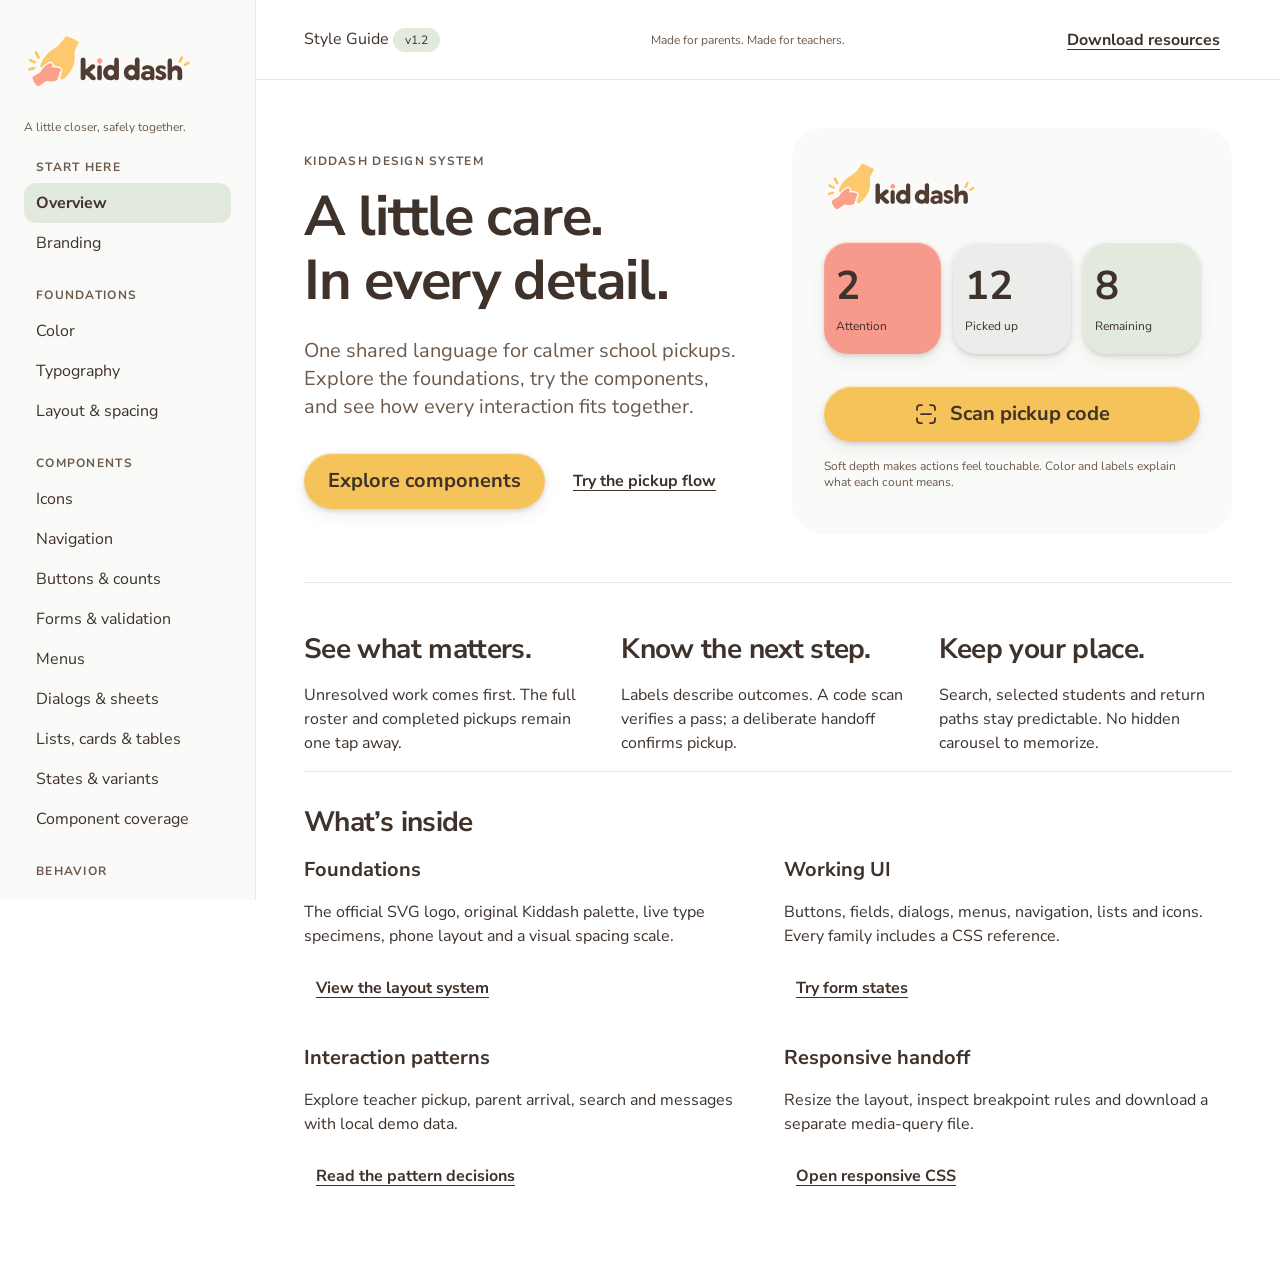
==== commit f3720a2e: "Refresh icon family, branding, navigation and component coverage" ====
--- a/index.html
+++ b/index.html
@@ -1,24 +1,34 @@
 <!doctype html>
-<html lang="en"><head><meta charset="utf-8"><meta name="viewport" content="width=device-width,initial-scale=1"><meta name="description" content="The interactive Kiddash style guide: visual foundations, reusable components, pickup patterns and responsive CSS."><title>Kiddash · Style Guide</title><link rel="stylesheet" href="guide.css"><script src="guide-resources.js" defer></script><script src="guide.js" defer></script></head>
+<html lang="en"><head><meta charset="utf-8"><meta name="viewport" content="width=device-width,initial-scale=1"><meta name="description" content="The interactive Kiddash style guide: visual foundations, reusable components, pickup patterns and responsive CSS."><title>Kiddash · Style Guide</title><link rel="stylesheet" href="guide.css"><script src="guide-resources.js" defer></script><script src="guide.js" defer></script><script src="library.js" defer></script></head>
 <body><a class="skip" href="#main">Skip to content</a>
-<aside class="sidebar" id="sidebar"><a href="#overview" aria-label="Kiddash style guide home"><img class="kd-logo" src="assets/kiddash-logo.svg" alt="Kiddash"></a><small>A little closer, safely together.</small><nav aria-label="Style guide" id="guide-nav"></nav><div class="sidebar-footer">DESIGN SYSTEM · V1.1<br>23 November 2026<br><br>Interactive samples use fictional data.</div></aside>
-<header class="topbar"><button class="kd-icon-button mobile-toggle" id="mobile-menu" aria-expanded="false" aria-controls="sidebar" aria-label="Open navigation"><img class="kd-icon" src="assets/icon-pickup.svg" alt=""></button><span>Style Guide <span class="version">v1.1</span></span><small>Made for parents. Made for teachers.</small><a href="#downloads" class="kd-link">Download resources</a></header>
+<aside class="sidebar" id="sidebar"><a href="#overview" aria-label="Kiddash style guide home"><img class="kd-logo" src="assets/kiddash-logo.svg" alt="Kiddash"></a><small>A little closer, safely together.</small><nav aria-label="Style guide" id="guide-nav"></nav><div class="sidebar-footer">DESIGN SYSTEM · V1.2<br>23 November 2026<br><br>Interactive samples use fictional data.</div></aside>
+<header class="topbar"><button class="kd-icon-button mobile-toggle" id="mobile-menu" aria-expanded="false" aria-controls="sidebar" aria-label="Open navigation"><img class="kd-icon" src="assets/icon-menu.svg" alt=""></button><span>Style Guide <span class="version">v1.2</span></span><small>Made for parents. Made for teachers.</small><a href="#downloads" class="kd-link">Download resources</a></header>
 <main class="main" id="main" tabindex="-1">
 <section class="page" id="overview" data-title="Overview">
  <div class="hero"><div><div class="eyebrow">Kiddash design system</div><h1>A little care.<br>In every detail.</h1><p class="intro">One shared language for calmer school pickups. Explore the foundations, try the components, and see how every interaction fits together.</p><div class="actions"><a class="kd-button" href="#buttons">Explore components</a><a class="kd-link" href="#pickup">Try the pickup flow</a></div></div><div class="hero-preview"><img class="kd-logo" src="assets/kiddash-logo.svg" alt="Kiddash"><div class="kd-metrics"><button class="kd-count attention" data-go="pickup"><strong>2</strong><span>Attention</span></button><button class="kd-count" data-go="pickup"><strong>12</strong><span>Picked up</span></button><button class="kd-count remaining" data-go="pickup"><strong>8</strong><span>Remaining</span></button></div><button class="kd-button" data-go="pickup"><img class="kd-icon" src="assets/icon-scan.svg" alt="">Scan pickup code</button><p class="component-note">Soft depth makes actions feel touchable. Color and labels explain what each count means.</p></div></div>
  <div class="grid-3"><div><h2>See what matters.</h2><p>Unresolved work comes first. The full roster and completed pickups remain one tap away.</p></div><div><h2>Know the next step.</h2><p>Labels describe outcomes. A code scan verifies a pass; a deliberate handoff confirms pickup.</p></div><div><h2>Keep your place.</h2><p>Search, selected students and return paths stay predictable. No hidden carousel to memorize.</p></div></div>
  <div class="section"><h2>What’s inside</h2><div class="grid-2"><div><h3>Foundations</h3><p>The official SVG logo, original Kiddash palette, live type specimens, phone layout and a visual spacing scale.</p><a class="kd-link" href="#layout">View the layout system</a></div><div><h3>Working UI</h3><p>Buttons, fields, dialogs, menus, navigation, lists and icons. Every family includes a CSS reference.</p><a class="kd-link" href="#forms">Try form states</a></div><div><h3>Interaction patterns</h3><p>Explore teacher pickup, parent arrival, search and messages with local demo data.</p><a class="kd-link" href="#patterns">Read the pattern decisions</a></div><div><h3>Responsive handoff</h3><p>Resize the layout, inspect breakpoint rules and download a separate media-query file.</p><a class="kd-link" href="#responsive">Open responsive CSS</a></div></div></div>
 </section>
-<section class="page" id="brand" data-title="Logo" hidden><div class="page-head"><div class="eyebrow">Foundations</div><h1>A familiar hello.</h1><p class="intro">Use the supplied hand-in-hand logo as one complete asset. Preserve the original letterforms, proportions and colors.</p></div><div class="logo-stage"><div class="logo-clearspace"><img src="assets/kiddash-logo.svg" alt="Official Kiddash logo with clear space"></div></div><div class="grid-2 section"><div><h2>Space to breathe</h2><p>Reserve clear space of at least one quarter of the rendered logo height on all sides. At 160 px wide, the logo is about 50 px high; use 16 px of clear space.</p><p><strong>Minimum full-logo width: 128 px.</strong> This is the proposed product minimum; check readability at the final device scale.</p></div><div><h2>Use it consistently</h2><ul class="rule-list"><li>Use the transparent SVG on white.</li><li>Scale width and height proportionally: 2048 : 636.</li><li>Do not stretch, add shadows, rotate or rebuild the wordmark in a font.</li><li>Logo artwork colors are fixed; they do not replace the application’s semantic color tokens.</li></ul></div></div><div class="grid-2"><div class="specimen"><div class="sample-title">Small app signature · 128 px</div><img class="kd-logo" style="width:128px" src="assets/kiddash-logo.svg" alt="Kiddash"></div><div class="logo-stage dark"><img class="kd-logo" src="assets/kiddash-logo.svg" alt="Single-color white Kiddash logo"></div></div><p class="component-note">White monochrome treatment is reserved for dark backgrounds. The downloadable source remains unchanged.</p><div class="actions"><a class="kd-button outline compact" href="assets/kiddash-logo.svg" download>Download original SVG</a></div><div data-css="brand"></div></section>
+<section class="page" id="branding" data-title="Branding" hidden><div class="page-head"><div class="eyebrow">Branding / Kiddash</div><h1>A little closer.<br>Safely together.</h1><p class="intro">A warm handoff between the adults who care for a child. Familiar, reassuring, and clear when the school day gets busy.</p></div><div class="logo-stage brand-signature"><div class="logo-clearspace"><img src="assets/kiddash-logo.svg" alt="Official Kiddash logo with clear space"></div></div><div class="brand-ribbon" aria-label="Kiddash brand colors"><span>Honey</span><span>Clay</span><span>Mist</span><span>Ink</span></div>
+<div class="section"><h2>Our personality, in three words.</h2><div class="brand-traits"><article><span>01</span><h3>Warm</h3><p>Rounded details and a human voice. A small moment of delight, with room to breathe.</p></article><article><span>02</span><h3>Clear</h3><p>Names before decoration. One useful next step, especially when a teacher is busy.</p></article><article><span>03</span><h3>Reassuring</h3><p>Say what happened and what happens next. A friendly message never replaces an identity check.</p></article></div></div>
+<div class="section"><h2>How Kiddash sounds</h2><div class="voice-pair"><div><small>WHEN A PARENT IS NEARBY</small><p>“Justin’s dad is almost here.”</p><span>Specific, calm, and personal.</span></div><div><small>WHEN A TEACHER NEEDS TIME</small><p>“I need a little more time.”</p><span>Direct, warm, and easy to understand.</span></div></div><p class="component-note">Save playful language for welcomes and quiet moments. Use “Check guardian” and “Confirm handoff” for decisions that need precision.</p></div>
+<div class="grid-2 section"><div><h2>Space to breathe</h2><p>Reserve clear space of at least one quarter of the rendered logo height on all sides. At 160 px wide, the logo is about 50 px high; use 16 px of clear space.</p><p><strong>Minimum full-logo width: 128 px.</strong> This is the proposed product minimum; check readability at the final device scale.</p></div><div><h2>Use it consistently</h2><ul class="rule-list"><li>Use the transparent SVG on white.</li><li>Scale width and height proportionally: 2048 : 636.</li><li>Do not stretch, add shadows, rotate or rebuild the wordmark in a font.</li><li>Logo artwork colors are fixed; they do not replace the application’s semantic color tokens.</li></ul></div></div><div class="grid-2"><div class="specimen"><div class="sample-title">Small app signature · 128 px</div><img class="kd-logo" style="width:128px" src="assets/kiddash-logo.svg" alt="Kiddash"></div><div class="logo-stage dark"><img class="kd-logo" src="assets/kiddash-logo.svg" alt="Single-color white Kiddash logo"></div></div><p class="component-note">White monochrome treatment is reserved for dark backgrounds. The downloadable source remains unchanged.</p><div class="actions"><a class="kd-button outline compact" href="assets/kiddash-logo.svg" download>Download original SVG</a></div><div class="section"><h2>A recognizable family</h2><p>The official logo anchors the brand. Rounded, two-tone icons and tactile controls carry that warmth through the product. White remains the canvas.</p><div class="actions"><a class="kd-button outline compact" href="#icons">Explore the icon family</a><a class="kd-button outline compact" href="#colors">View the original palette</a></div></div><div data-css="brand"></div></section>
 <section class="page" id="colors" data-title="Color" hidden><div class="page-head"><div class="eyebrow">Foundations</div><h1>Warmth, with a purpose.</h1><p class="intro">White is the screen canvas. Honey identifies the main scan action, coral signals attention, and mist groups the children still in school’s care.</p></div><div class="palette-grid" id="palette"></div><div class="section"><h2>Meaning stays consistent</h2><table class="kd-table"><caption>Semantic colors</caption><thead><tr><th>Role</th><th>Token</th><th>Rule</th></tr></thead><tbody><tr><td>Main scan action</td><td>Honey</td><td>Raised yellow surface with an ink label.</td></tr><tr><td>Needs attention</td><td>Blush</td><td>Coral count surface; always include a count and label.</td></tr><tr><td>Remaining</td><td>Mist</td><td>Children still in school’s care, including those needing attention.</td></tr><tr><td>Picked up</td><td>Neutral 100</td><td>Recorded handoffs, not scanned codes.</td></tr><tr><td>Deliberate decision</td><td>Clay</td><td>20 px bold ink labels; avoid small ink text on clay.</td></tr></tbody></table></div><div class="kd-notice">Use ink for normal text. Sage on white is approximately 4.45:1, so it is not approved for small text. Color never carries status by itself.</div><div data-css="colors"></div></section>
 <section class="page" id="typography" data-title="Typography" hidden><div class="page-head"><div class="eyebrow">Foundations</div><h1>Read it at a glance.</h1><p class="intro">Nunito Sans keeps the tone warm and clear. Every line below is rendered at its actual size, line height and weight.</p></div><div class="type-controls"><label class="kd-field"><span class="kd-label">Preview text</span><input class="kd-input" id="type-input" value="A little closer, safely together." maxlength="100"></label><button class="kd-button outline compact" id="type-reset">Reset sample</button></div><div id="type-specimens"></div><div class="section"><h2>Three weights. Clear roles.</h2><div class="weight-preview"><span style="font-weight:400">Regular 400 · Messages and explanations</span><span style="font-weight:600">Semibold 600 · Supporting emphasis</span><span style="font-weight:700">Bold 700 · Names, headings and actions</span></div></div><div class="kd-notice">Body copy stays at 16 px / 24 px. Use 12 px only for secondary metadata. Let text wrap at large font settings; never truncate identity information.</div><div data-css="typography"></div></section>
 <section class="page" id="layout" data-title="Layout & spacing" hidden><div class="page-head"><div class="eyebrow">Foundations</div><h1>Space you can see.</h1><p class="intro">A 402 × 874 px phone canvas, a consistent reading edge and a four-column guide. All padding and gaps follow the 4 px scale.</p></div><div class="layout-spec"><div class="phone-layout"><div class="phone-region region-status">Status / safe-area reference · 48</div><div class="phone-region region-header">App header · 52</div><div class="region-content"><div class="grid-overlay" id="layout-grid"><i></i><i></i><i></i><i></i></div><div class="fake">Search · 56</div><div class="fake" style="height:112px">3 count blocks · 112</div><div class="fake" style="height:144px">Full-width message</div><div class="fake" style="height:144px">Full-width message</div><div class="fake">Primary action · 56</div></div><div class="phone-region region-nav">Bottom navigation + safe area · 100</div></div><div><h2>A calm reading edge</h2><div class="legend"><i style="background:var(--kd-honey)"></i>52 px header</div><div class="legend"><i style="background:var(--kd-blush)"></i>Four columns, 12 px gutters</div><div class="legend"><i style="background:var(--kd-mist)"></i>100 px navigation region</div><ul class="rule-list"><li>24 px left and right margin → 354 px content width.</li><li>4 columns × 79.5 px + 3 gutters × 12 px = 354 px.</li><li>Content scrolls; identity names and full messages wrap.</li><li>Main controls: 56 px high. Compact controls and touch targets: at least 48 px.</li><li>These are prototype reference regions, not fixed operating-system safe areas. Use <code>env(safe-area-inset-*)</code> on the web.</li></ul><label class="kd-choice"><input type="checkbox" id="grid-toggle" checked>Show column overlay</label><a class="kd-link" href="#responsive">Explore responsive grids</a></div></div><div class="grid-2 section"><div><h2>Padding is inside.</h2><label class="kd-field"><span class="kd-label">Try a padding token</span><select class="kd-select" id="padding-select"><option>4</option><option>8</option><option>12</option><option>16</option><option>24</option><option selected>32</option></select></label><div class="spacing-demo" id="padding-demo" style="margin-top:24px"><span class="measure-label" id="padding-label">32 px</span><div class="inner">The white area is content.<br>The green area is padding.</div></div></div><div><h2>One spacing scale</h2><div class="space-scale" id="space-scale"></div><p class="component-note">Use 4–8 px for closely related content, 12–16 px inside components, and 24–32 px between sections. Fractional grid widths are allowed; padding tokens remain multiples of four.</p></div></div><div data-css="layout"></div></section>
 <section class="page" id="buttons" data-title="Buttons & counts" hidden><div class="page-head"><div class="eyebrow">Components</div><h1>Looks ready to press.</h1><p class="intro">A matte highlight, a soft shadow and a short inset response give actions depth. Statistics use the same language when they open a list.</p></div><div class="specimen"><div class="sample-title">Live controls · press and hold</div><div class="samples"><button class="kd-button" data-toast="Scan action selected"><img class="kd-icon" src="assets/icon-scan.svg" alt="">Scan pickup code</button><button class="kd-button secondary" data-toast="Ready response selected">Getting ready</button><button class="kd-button outline" data-toast="Secondary action selected">Back to pickup</button><button class="kd-button decision" data-toast="Confirmation requires an explicit handoff">Confirm handoff</button></div></div><div class="grid-2 section"><div class="specimen"><div class="sample-title">Pressed</div><button class="kd-button" data-state="pressed" data-toast="This specimen shows the pressed visual">Scan pickup code</button><p class="component-note">120 ms feedback. Shadow becomes inset; content shifts down 4 px.</p></div><div class="specimen"><div class="sample-title">Unavailable</div><button class="kd-button" disabled>Confirm handoff</button><p class="component-note">Check the guardian before confirming. Disabled controls keep readable labels and have no elevation.</p></div><div class="specimen"><div class="sample-title">Loading</div><button class="kd-button" id="loading-button">Try loading state</button><p class="component-note">The demo completes after one second. Production waits for a verified result and blocks duplicates.</p></div><div class="specimen"><div class="sample-title">Compact / text action</div><div class="samples"><button class="kd-button outline compact" data-toast="Compact control selected">View history</button><button class="kd-link" data-toast="Text action selected">Cancel</button></div></div></div><div class="section"><h2>Counts that open a list</h2><div class="kd-metrics" style="max-width:354px" id="count-samples"><button class="kd-count attention" aria-pressed="true"><strong>2</strong><span>Attention</span></button><button class="kd-count" aria-pressed="false"><strong>12</strong><span>Picked up</span></button><button class="kd-count remaining" aria-pressed="false"><strong>8</strong><span>Remaining</span></button></div><p id="count-sample-result" class="component-note" aria-live="polite">Attention selected. The active surface is inset.</p><p>Keep 48 px numbers and 12 px labels. No decorative arrows. Attention is part of Remaining, so <strong>12 + 8 = 20</strong>, not 22.</p></div><div data-css="buttons"></div></section>
 <section class="page" id="forms" data-title="Forms & validation" hidden><div class="page-head"><div class="eyebrow">Components</div><h1>Make the next input clear.</h1><p class="intro">Persistent labels, useful defaults and errors beside the field. Try submitting the form with an empty message.</p></div><div class="grid-2"><form class="specimen kd-stack" id="message-form" novalidate><h2>Update the teacher</h2><label class="kd-field"><span class="kd-label">Child</span><input class="kd-input" value="Justin H. · Grade 2" disabled></label><label class="kd-field"><span class="kd-label">Today’s delay</span><select class="kd-select" name="delay"><option value="20">20 minutes</option><option value="10">10 minutes</option><option value="30">30 minutes</option></select></label><label class="kd-field"><span class="kd-label">Message <span class="muted">(required)</span></span><textarea class="kd-textarea" id="message-field" name="message" maxlength="500" placeholder="Let Ms. Chen know what changed." aria-describedby="message-help"></textarea><span class="kd-help" id="message-help">Include anything the teacher needs to know today.</span></label><button class="kd-button" type="submit">Send demo update</button><div class="empty-feedback" id="form-feedback" role="status"></div></form><div class="kd-stack"><div class="specimen"><div class="sample-title">Search / filled / focus</div><label class="kd-label" for="search-sample">Find a student</label><div class="kd-search" style="margin-top:12px"><img class="kd-icon" src="assets/icon-search.svg" alt=""><input id="search-sample" type="search" placeholder="Search by name"></div><p class="component-note" id="search-sample-result" aria-live="polite">Try “Justin”, “Sofia” or “Noah”.</p></div><div class="specimen"><h3>One choice, clearly named</h3><fieldset style="border:0;padding:0;margin:0"><legend class="kd-label">Arrival update method</legend><label class="kd-choice"><input type="radio" name="method" checked>Share for this pickup</label><label class="kd-choice"><input type="radio" name="method">Use manual updates</label></fieldset><label class="kd-choice"><input type="checkbox">Keep a copy in pickup history</label></div><div class="kd-notice">Validate after the user tries to submit, then update feedback as they correct the field. Keep their text. Use <code>aria-invalid</code> and <code>aria-describedby</code>; an error never relies on red alone.</div></div></div><div data-css="forms"></div></section>
-<section class="page" id="menus" data-title="Menus & navigation" hidden><div class="page-head"><div class="eyebrow">Components</div><h1>Know where you are.</h1><p class="intro">Persistent navigation for primary destinations. A compact menu for a local choice. The selected state always has a visible cue.</p></div><div class="grid-2"><div class="specimen" style="min-height:320px"><div class="sample-title">Open the class menu</div><div class="menu-preview"><button class="kd-button outline compact" id="class-menu-button" aria-haspopup="menu" aria-expanded="false" aria-controls="class-menu">Grade 2</button><div class="kd-menu floating-menu" id="class-menu" role="menu" aria-label="Choose a class" hidden><button role="menuitemradio" aria-checked="false" data-grade="Grade 1">Grade 1<span></span></button><button role="menuitemradio" aria-checked="true" data-grade="Grade 2">Grade 2<img class="kd-icon" src="assets/icon-check.svg" alt="Selected"></button><button role="menuitemradio" aria-checked="false" data-grade="Grade 3">Grade 3<span></span></button><button role="menuitem" disabled>Manage classes · unavailable</button></div></div><p class="component-note">Click outside or press Escape to dismiss. Arrow keys move between options; Enter selects.</p></div><div><h2>Menu rules</h2><ul class="rule-list"><li>48 px minimum row height; 16 px labels.</li><li>Use a check plus a soft selected surface.</li><li>Return focus to the trigger after closing.</li><li>Keep destructive choices separated and explicitly named.</li><li>Use a native select for ordinary form choices.</li></ul></div></div><div class="section"><h2>Teacher / four destinations</h2><nav class="kd-nav nav-example" aria-label="Teacher navigation sample"><a href="#menus" aria-current="page"><img class="kd-icon" src="assets/icon-map.svg" alt="">Map</a><a href="#menus"><img class="kd-icon" src="assets/icon-pickup.svg" alt="">Pickup</a><a href="#menus"><img class="kd-icon" src="assets/icon-chat.svg" alt="">Chat</a><a href="#menus"><img class="kd-icon" src="assets/icon-alerts.svg" alt="">Alerts</a></nav><h2 style="margin-top:32px">Parent / three destinations</h2><nav class="kd-nav nav-example" aria-label="Parent navigation sample"><a href="#menus" aria-current="page"><img class="kd-icon" src="assets/icon-pickup.svg" alt="">Pickup</a><a href="#menus"><img class="kd-icon" src="assets/icon-chat.svg" alt="">Chat</a><a href="#menus"><img class="kd-icon" src="assets/icon-qr.svg" alt="">My code</a></nav><p class="component-note">Labels remain visible. A selected marker and weight communicate the current destination; navigation stays flat.</p></div><div data-css="menus"></div></section>
+<section class="page" id="menus" data-title="Menus" hidden><div class="page-head"><div class="eyebrow">Components</div><h1>A small choice, close at hand.</h1><p class="intro">Use a compact menu for a local choice. Navigation has its own component page with complete teacher and parent bars.</p></div><div class="grid-2"><div class="specimen" style="min-height:320px"><div class="sample-title">Open the class menu</div><div class="menu-preview"><button class="kd-button outline compact" id="class-menu-button" aria-haspopup="menu" aria-expanded="false" aria-controls="class-menu">Grade 2</button><div class="kd-menu floating-menu" id="class-menu" role="menu" aria-label="Choose a class" hidden><button role="menuitemradio" aria-checked="false" data-grade="Grade 1">Grade 1<span></span></button><button role="menuitemradio" aria-checked="true" data-grade="Grade 2">Grade 2<img class="kd-icon" src="assets/icon-check.svg" alt="Selected"></button><button role="menuitemradio" aria-checked="false" data-grade="Grade 3">Grade 3<span></span></button><button role="menuitem" disabled>Manage classes · unavailable</button></div></div><p class="component-note">Click outside or press Escape to dismiss. Arrow keys move between options; Enter selects.</p></div><div><h2>Menu rules</h2><ul class="rule-list"><li>48 px minimum row height; 16 px labels.</li><li>Use a check plus a soft selected surface.</li><li>Return focus to the trigger after closing.</li><li>Keep destructive choices separated and explicitly named.</li><li>Use a native select for ordinary form choices.</li></ul></div></div><div data-css="menus"></div></section>
+<section class="page" id="navigation" data-title="Navigation" hidden>
+<div class="page-head"><div class="eyebrow">Components / Navigation</div><h1>A familiar way around.</h1><p class="intro">The complete bottom bar, drawn at phone width. Try each destination: the selected icon gains color, a soft shape, and a stronger label.</p></div>
+<div class="nav-stage-grid" id="navigation-live"></div>
+<div class="section"><h2>The bar, on its own.</h2><p>402 px reference width · 100 px reference region including the home indicator. On a real device, use the operating system’s safe-area inset.</p><div id="navigation-variants" class="nav-variant-grid"></div></div>
+<div class="section grid-2"><div><h2>Always recognizable</h2><ul class="rule-list"><li>Teacher: Map, Pickup, Chat, Alerts.</li><li>Parent: Pickup, Chat, My code.</li><li>Keep destination order fixed and labels visible.</li><li>Color, shape and label weight work together.</li></ul></div><div><h2>Comfortable to use</h2><ul class="rule-list"><li>Each link has a touch target at least 48 px high.</li><li>One current destination per bar.</li><li>Use <code>aria-current="page"</code> and a named navigation landmark.</li><li>Camera and confirmation steps use a focused flow with a clear return.</li></ul></div></div><div data-css="navigation"></div></section>
 <section class="page" id="dialogs" data-title="Dialogs & sheets" hidden><div class="page-head"><div class="eyebrow">Components</div><h1>A pause for a decision.</h1><p class="intro">A dialog asks for one focused decision. A bottom sheet offers contextual options. Neither should interrupt work for a routine success message.</p></div><div class="grid-2"><div class="specimen"><h2>Confirmation</h2><p>Explain the consequence before ending a pickup trip.</p><button class="kd-button decision" data-dialog="end-trip-dialog">Preview confirmation</button></div><div class="specimen"><h2>Contextual sheet</h2><p>Keep options close to the current pickup, with a clear way back.</p><button class="kd-button outline" data-dialog="options-dialog">Open pickup options</button></div></div><div class="section"><h2>Shared anatomy</h2><table class="kd-table"><thead><tr><th>Part</th><th>Specification</th><th>Behavior</th></tr></thead><tbody><tr><td>Surface</td><td>354 px max / 24 px padding / 24 px radius</td><td>Scroll inside the dialog on short screens.</td></tr><tr><td>Backdrop</td><td>Ink at 32% opacity</td><td>Underlying controls are not interactive.</td></tr><tr><td>Heading / copy</td><td>24 / 32 bold; 16 / 24 regular</td><td>Describe the outcome in plain language.</td></tr><tr><td>Actions</td><td>56 px high, 12 px gap</td><td>Safe choice first in focus order; explicit action labels.</td></tr><tr><td>Focus</td><td>Native dialog / accessible heading</td><td>Focus enters the dialog, stays inside and returns to the trigger.</td></tr></tbody></table><p class="component-note">Escape and the safe action dismiss without changing data. Never confirm a handoff by clicking the backdrop.</p></div><div data-css="dialogs"></div></section>
 <section class="page" id="lists" data-title="Lists, cards & tables" hidden><div class="page-head"><div class="eyebrow">Components</div><h1>The message comes first.</h1><p class="intro">Full-width rows keep names, status and the entire message together. The child’s photo or initials support recognition without dominating the screen.</p></div><div class="grid-2"><div><div class="sample-title">Whole-card reply</div><button class="kd-attention-card" data-reply="Sofia R."><span class="kd-row"><span class="kd-avatar" style="background:var(--kd-blush)">SR</span><span><strong>Sofia R.</strong><small style="display:block">New message · 2 min ago</small></span></span><p>“Could you bring Sofia’s jacket? I left it by the classroom door this morning.”</p><span class="reply">Read & reply</span></button><p class="component-note">40 px portrait / 16 px padding / 16 px body. Reply is a cue inside the one button, not a nested button.</p></div><div><div class="sample-title">Arrival queue / chronological</div><ol class="kd-list"><li class="kd-list-item"><span data-order>1</span><div><strong>Justin H.</strong><small>David Han · North gate · 3:14 PM</small></div><span class="kd-chip success">Arrived</span></li><li class="kd-list-item"><span data-order>2</span><div><strong>Noah K.</strong><small>Jordan K. · North gate · 3:15 PM</small></div><span class="kd-chip waiting">Getting ready</span></li><li class="kd-list-item"><span data-order>3</span><div><strong>Emma L.</strong><small>Alex L. · North gate · 3:16 PM</small></div><span class="kd-chip success">Arrived</span></li></ol></div></div><div class="section"><h2>Tables: explicit scope</h2><p>The current mobile application uses roster and history lists, so an in-app data table is <strong>not applicable</strong>. Do not squeeze a desktop table into a phone. This documentation uses accessible tables for specifications; the reusable CSS is included below.</p><div class="kd-table-wrap" tabindex="0" role="region" aria-label="Example pickup record table"><table class="kd-table"><caption>Documentation example · fictional records</caption><thead><tr><th scope="col">Student</th><th scope="col">Guardian</th><th scope="col">Handoff</th></tr></thead><tbody><tr><th scope="row">Ben L.</th><td>David L.</td><td>3:10 PM</td></tr><tr><th scope="row">Ella T.</th><td>Sam T.</td><td>3:12 PM</td></tr></tbody></table></div></div><div data-css="lists"></div></section>
-<section class="page" id="icons" data-title="Icons" hidden><div class="page-head"><div class="eyebrow">Components</div><h1>Small, familiar signals.</h1><p class="intro">These are the shared icon assets exported from the existing Kiddash component library. Use them at 24 px, with a visible label for navigation and an accessible name for icon-only actions.</p></div><div class="icons-grid" id="icon-gallery"></div><div class="section grid-2"><div><h2>24 px icon, 48 px target</h2><div class="samples"><button class="kd-icon-button" data-toast="Close action sample" aria-label="Close example"><img class="kd-icon" src="assets/icon-close.svg" alt=""></button><button class="kd-button outline compact" data-toast="History action sample"><img class="kd-icon" src="assets/icon-history.svg" alt="">Pickup history</button></div></div><ul class="rule-list"><li>Preserve the existing asset geometry and ink color.</li><li>Keep the visible glyph centered inside a 24 px frame.</li><li>Do not use an icon as the only state cue.</li><li>Decorative icons use an empty alt; the control owns the accessible name.</li></ul></div><div data-css="icons"></div></section>
+<section class="page" id="icons" data-title="Icons" hidden><div class="page-head"><div class="eyebrow">Components</div><h1>Small, familiar signals.</h1><p class="intro">A new rounded icon family for the web guide: soft corners, warm ink outlines, and small touches of honey, mist and blush. Familiar symbols with a little personality. These replace the previous Figma exports in this website.</p></div><div class="icon-showcase" id="icon-showcase" aria-hidden="true"></div><p class="component-note">Large view above · actual 24 px assets below. Select an icon to download its SVG.</p><div class="icons-grid" id="icon-gallery"></div><div class="section grid-2"><div><h2>24 px icon, 48 px target</h2><div class="samples"><button class="kd-icon-button" data-toast="Close action sample" aria-label="Close example"><img class="kd-icon" src="assets/icon-close.svg" alt=""></button><button class="kd-button outline compact" data-toast="History action sample"><img class="kd-icon" src="assets/icon-history.svg" alt="">Pickup history</button></div></div><ul class="rule-list"><li>Use 1.75 px rounded strokes on a 24 px grid.</li><li>Use color for selected navigation; quiet grayscale for the rest.</li><li>Keep the visible glyph centered inside a 24 px frame.</li><li>Do not use an icon as the only state cue.</li><li>Decorative icons use an empty alt; the control owns the accessible name.</li></ul></div><div data-css="icons"></div></section>
+<section class="page" id="library" data-title="Component coverage" hidden><div class="page-head"><div class="eyebrow">Figma ↔ Web / Audit · 23 Nov 2026</div><h1>The whole library,<br>accounted for.</h1><p class="intro">The Figma container has 71 top-level items: components, variant families, and review boards. The previous website did not expose every state. This page records what is rendered, adapted, or still different.</p></div><div class="kd-notice"><strong>This is not a pixel-for-pixel Figma mirror.</strong> The original logo is preserved. Icons are redesigned for this web guide; portraits use initials; campus and journey illustrations are simplified web components. Review boards and the retired inline scanner are not current product components.</div><div class="actions"><a class="kd-button outline compact" href="https://www.figma.com/design/7rW83A3evUKDuRe08XmO6A/Kiddash?node-id=402-226" target="_blank" rel="noopener">Open Figma source</a><a class="kd-link" href="#states">Explore component states</a></div><div id="coverage-list" class="section"></div></section>
+<section class="page" id="states" data-title="States & variants" hidden><div class="page-head"><div class="eyebrow">Component library / State specimens</div><h1>Every state tells a story.</h1><p class="intro">Real HTML and CSS specimens for the shared controls and pickup-specific components. These examples use fictional people and local state only.</p></div><div id="state-library"></div><div data-css="states"></div></section>
 <section class="page" id="patterns" data-title="Design patterns" hidden><div class="page-head"><div class="eyebrow">Behavior</div><h1>Decisions behind the UI.</h1><p class="intro">A pattern explains the problem, when the solution is appropriate, and how Kiddash applies it.</p></div><div class="status-note"><strong>Task 4 cross-check pending.</strong> These patterns describe the current app. The team’s original Task 4 selections have not been supplied, so this list does not claim to reproduce that submission.</div><div id="pattern-list"></div><div class="section"><h2>Safety is a state transition.</h2><p><strong>Approaching → Arrived → Identity checked → Handoff confirmed.</strong> These states are distinct. Messages, scans and swipe feedback never silently record a child as picked up.</p><a class="kd-button outline compact" href="#pickup">Try the state transitions</a></div><div data-css="patterns"></div></section>
 <section class="page" id="pickup" data-title="Teacher interaction" hidden><div class="page-head"><div class="eyebrow">Live pattern demo</div><h1>One handoff. Clearly confirmed.</h1><p class="intro">Switch counts, read a message, then try scanning and checking the guardian. This is a local simulation; no camera, location or school records are accessed.</p></div><div class="flow-workspace"><div class="demo-phone"><div class="kd-row" style="justify-content:space-between"><img class="kd-logo" src="assets/kiddash-logo.svg" alt="Kiddash"><span class="kd-chip">Grade 2</span></div><div class="kd-metrics" id="live-counts"><button class="kd-count attention" data-list="attention" aria-pressed="true"><strong id="attention-number">2</strong><span>Attention</span></button><button class="kd-count" data-list="picked" aria-pressed="false"><strong id="picked-number">12</strong><span>Picked up</span></button><button class="kd-count remaining" data-list="remaining" aria-pressed="false"><strong id="remaining-number">8</strong><span>Remaining</span></button></div><div class="demo-heading"><h3 id="queue-heading">Needs attention</h3><button class="kd-link" id="arrival-queue">3 at gate</button></div><div class="queue-area" id="live-queue"></div><button class="kd-button" id="open-scanner" style="margin-top:24px"><img class="kd-icon" src="assets/icon-scan.svg" alt="">Scan pickup code</button></div><div><h2>Try the interaction</h2><ol class="step-list"><li>Tap a count to switch between attention, picked up and remaining lists.</li><li>Open Scan. Simulate a valid or expired code.</li><li>Compare the pair. Swipe right for a match, left to stop, or use the visible tap actions.</li><li>Only “Confirm handoff” removes Justin and changes the counts.</li></ol><button class="kd-button outline compact" id="reset-pickup">Reset demo</button><div class="section"><h3>What just happened</h3><ul class="demo-log" id="event-log" aria-live="polite"><li>Ready for today’s pickups.<small>12 picked up + 8 remaining = 20 children</small></li></ul></div></div></div><div data-css="pickup"></div></section>
 <section class="page" id="parent" data-title="Parent interaction" hidden><div class="page-head"><div class="eyebrow">Live pattern demo</div><h1>A parent starts the journey.</h1><p class="intro">Location sharing is an explicit choice for this pickup. A manual route remains available. Try both paths and the teacher’s response.</p></div><div class="flow-workspace"><div class="demo-phone"><img class="kd-logo" src="assets/kiddash-logo.svg" alt="Kiddash"><div class="journey-track" id="parent-track"></div><h2 id="parent-title">Ready for pickup?</h2><p id="parent-copy">Start when you leave. The school only receives an arrival update after you choose a method.</p><div id="parent-body"></div><div class="kd-stack" id="parent-actions"></div><div class="empty-feedback" id="parent-feedback" aria-live="polite"></div></div><div><h2>A choice, not a hidden toggle</h2><ul class="rule-list"><li>Share for this trip, or send manual updates.</li><li>“On the way” does not mean “arrived.”</li><li>Waiting and getting ready have different messages.</li><li>Showing a pickup pass does not release a child.</li><li>End sharing after handoff or cancellation.</li></ul><button class="kd-button outline compact" id="reset-parent">Reset parent demo</button><p class="component-note">Location permission and teacher events are simulated. This example does not request browser geolocation.</p></div></div><div data-css="parent"></div></section>
--- a/guide.css
+++ b/guide.css
@@ -35,3 +35,25 @@
 @media print{.sidebar,.topbar,.actions,.code-panel,.mobile-toggle,.toast{display:none!important}.main{margin:0;padding:0}.page{display:block!important;break-after:page}.specimen{break-inside:avoid}}
 .phone-layout{display:grid;grid-template-rows:minmax(0,48fr) minmax(0,52fr) minmax(0,674fr) minmax(0,100fr);min-width:0}.phone-region{height:auto}.region-content{min-height:0}.region-content .fake{min-height:0}.page,.layout-spec,.grid-2,.grid-3{min-width:0}.code-panel{min-width:0}.kd-table-wrap{overflow:auto}
 @media(max-width:767px){.layout-spec,.flow-workspace{grid-template-columns:minmax(0,1fr)}.phone-layout{width:100%;max-width:402px}.main{max-width:100%}.hero-preview{min-width:0}.palette-grid{gap:1rem}.type-row{min-width:0}.kd-dialog.wide{width:calc(100vw - 32px)}}
+/* Branding gets its own editorial page; specimens share the product tokens. */
+.brand-signature{min-height:20rem;border:0;background:var(--kd-neutral-50);border-radius:2rem 2rem 0 0}
+.brand-signature .logo-clearspace{border:0;background:none;padding:2rem}.brand-signature .logo-clearspace img{width:28rem}
+.brand-ribbon{display:grid;grid-template-columns:2fr 1fr 2fr 1fr;overflow:hidden;border-radius:0 0 2rem 2rem;margin-bottom:2rem}
+.brand-ribbon span{padding:1rem;text-align:center;font-size:.75rem;background:var(--kd-honey)}.brand-ribbon span:nth-child(2){background:var(--kd-clay)}.brand-ribbon span:nth-child(3){background:var(--kd-mist)}.brand-ribbon span:nth-child(4){background:var(--kd-ink);color:white}
+.brand-traits{display:grid;grid-template-columns:repeat(3,1fr);gap:2rem}.brand-traits article>span{display:block;font-size:.75rem;color:var(--kd-cocoa);margin-bottom:1.5rem}.brand-traits h3{font-size:1.5rem;line-height:2rem}
+.voice-pair{display:grid;grid-template-columns:1fr 1fr;gap:2rem}.voice-pair>div{border-left:4px solid var(--kd-honey);padding:0 1.5rem}.voice-pair>div+div{border-color:var(--kd-mist)}.voice-pair p{font-size:1.5rem;line-height:2rem;font-weight:700;margin:1rem 0}.voice-pair span{color:var(--kd-cocoa)}
+.icon-showcase{display:flex;align-items:center;justify-content:space-between;gap:1rem;background:var(--kd-neutral-50);border-radius:2rem;padding:2rem;margin-bottom:1.5rem;flex-wrap:wrap}.icon-showcase .kd-icon{width:3rem;height:3rem}.icon-showcase>span{width:4rem;height:4rem;display:grid;place-items:center}
+.icon-cell{text-decoration:none;transition:background 120ms,transform 120ms}.icon-cell:hover{background:var(--kd-cream);transform:translateY(-4px)}
+.nav-stage-grid,.nav-variant-grid{display:grid;grid-template-columns:repeat(2,minmax(0,25.125rem));gap:2rem;justify-content:start}
+.nav-phone{overflow:hidden;border:1px solid var(--guide-line);border-radius:2rem;background:white;box-shadow:0 16px 32px #3e322a0a;max-width:402px}
+.nav-preview-content{padding:1.5rem;min-height:20rem;background:linear-gradient(180deg,var(--kd-neutral-50),white)}
+.nav-preview-icon{margin:2rem 0 1rem}.nav-preview-icon .kd-icon{width:3rem;height:3rem}.nav-preview-content h2{font-size:1.5rem;line-height:2rem;margin-bottom:.5rem}.nav-preview-content p{color:var(--kd-cocoa);font-size:1rem;line-height:1.5rem;margin-bottom:0;min-height:3rem}
+.nav-strip{border:1px solid var(--guide-line);border-radius:1.5rem;overflow:hidden;max-width:402px;background:white}
+.nav-demo .component-note{margin-bottom:0}.nav-variant-grid .sample-title{margin-top:1rem}
+.state-grid{display:grid;grid-template-columns:repeat(3,minmax(0,1fr));gap:1.5rem}.state-grid.four{grid-template-columns:repeat(4,minmax(0,1fr))}.state-grid.two{grid-template-columns:repeat(2,minmax(0,1fr))}
+.state-specimen{padding:1.5rem;background:var(--kd-neutral-50);border-radius:1.5rem;min-width:0}.state-specimen .kd-button{width:100%;font-size:1rem;line-height:1.5rem;padding:.75rem 1rem}.state-specimen .kd-count{width:100%;max-width:10rem}.state-specimen .kd-label{margin-bottom:.75rem;display:block}
+.variant-family h3{margin-top:2rem}.message-specimens{max-width:28rem;display:flex;flex-direction:column;gap:1rem}.message-specimens p{margin:.5rem 0}
+.journey-explorer{display:grid;grid-template-columns:minmax(0,25.125rem) 1fr;gap:2rem}.state-selectors{display:flex;flex-wrap:wrap;gap:.75rem}.state-selectors [aria-pressed=true]{background:var(--kd-mist);box-shadow:var(--kd-pressed)}
+.coverage-summary{display:flex;gap:2rem;flex-wrap:wrap;margin-bottom:1.5rem}.coverage-summary strong{display:block;font-size:2rem;line-height:2.5rem}.coverage-summary span{font-size:.75rem}.coverage-filter{max-width:28rem;margin:2rem 0}.variant-names{display:block;font-weight:400;color:var(--kd-cocoa);margin-top:.5rem;min-width:10rem}
+@media(max-width:1199px){.state-grid.four{grid-template-columns:repeat(2,minmax(0,1fr))}.nav-stage-grid,.nav-variant-grid{gap:1.5rem}.nav-preview-content{padding:1.5rem 1rem}.brand-traits{gap:1.5rem}}
+@media(max-width:767px){.nav-stage-grid,.nav-variant-grid{grid-template-columns:minmax(0,1fr)}.brand-traits,.voice-pair,.journey-explorer,.state-grid,.state-grid.two,.state-grid.four{grid-template-columns:minmax(0,1fr)}.brand-traits article{border-bottom:1px solid var(--guide-line);padding-bottom:1rem}.brand-traits article>span{margin-bottom:.75rem}.brand-signature{min-height:12rem}.brand-signature .logo-clearspace{padding:1rem}.brand-ribbon span{padding:.75rem .25rem}.icon-showcase{padding:1.5rem;gap:.75rem}.icon-showcase>span{width:3rem}.state-specimen{padding:1rem}.nav-preview-content{min-height:18rem}}
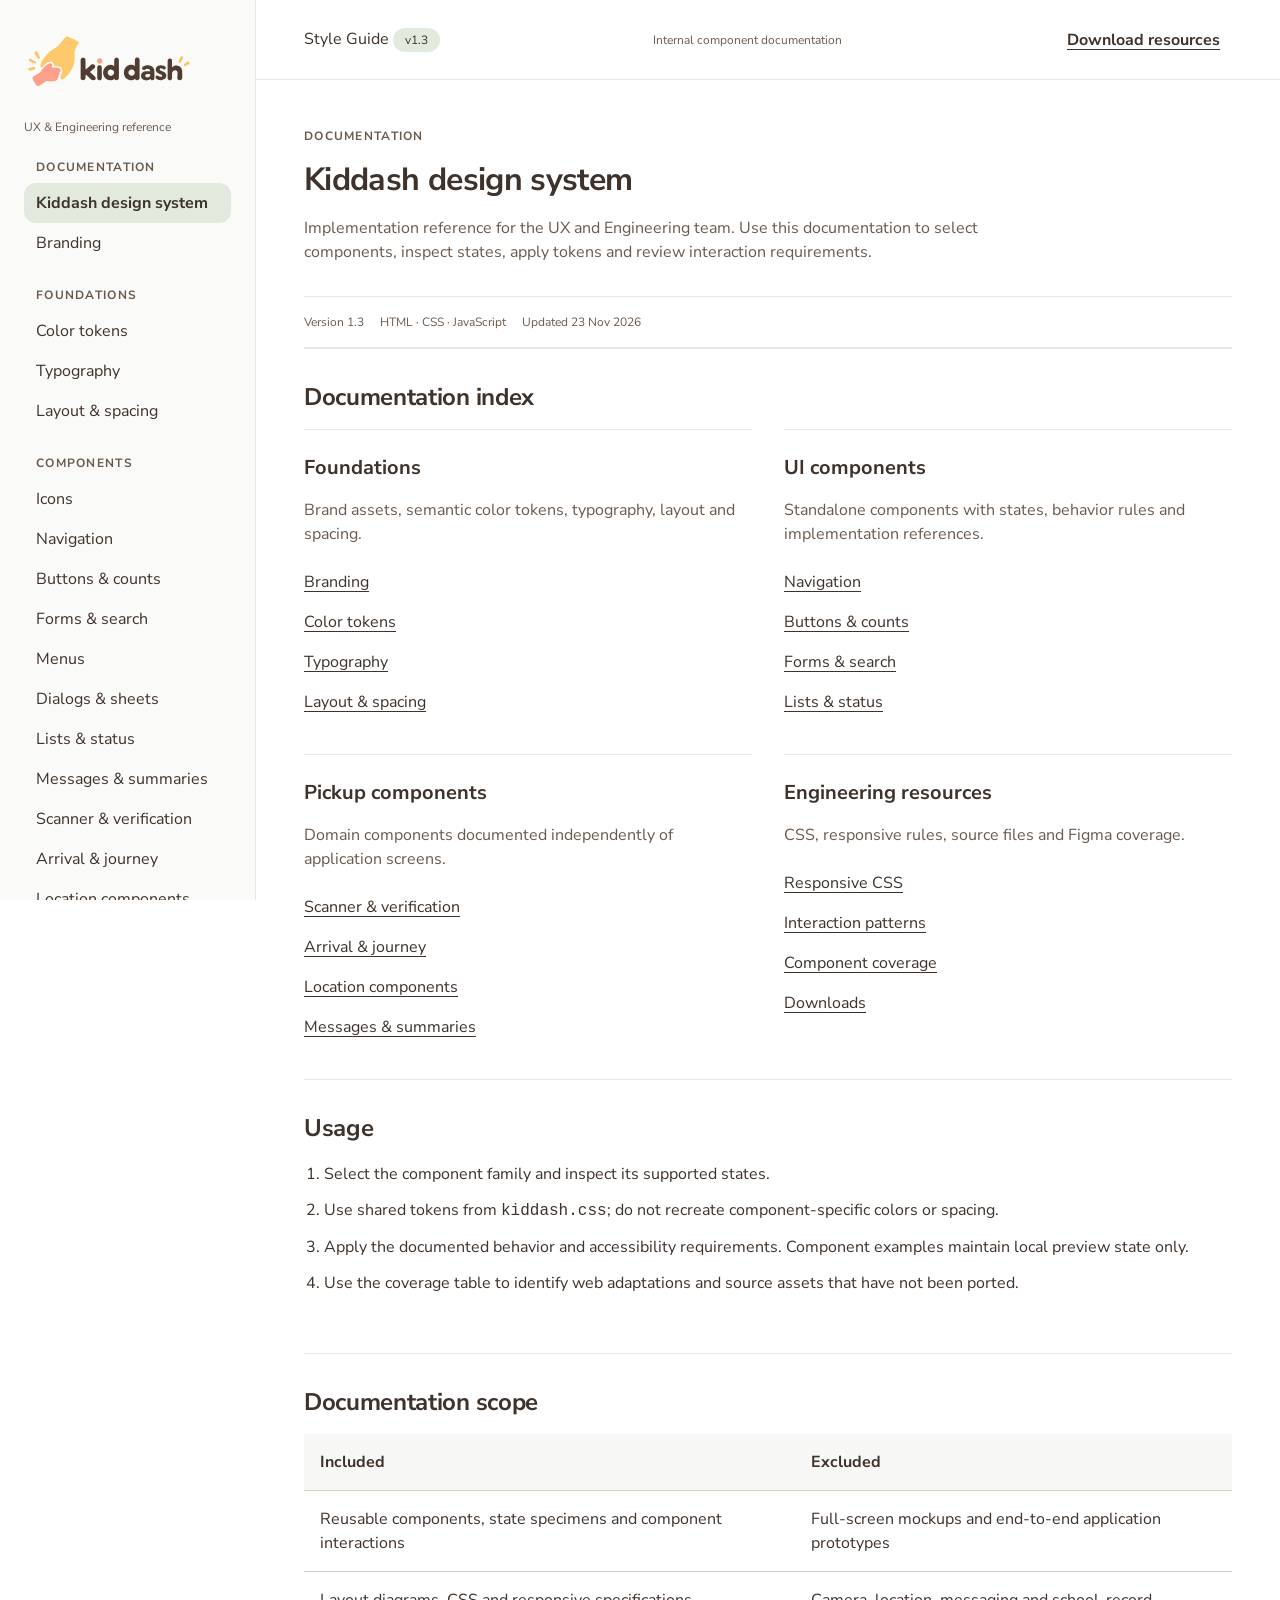
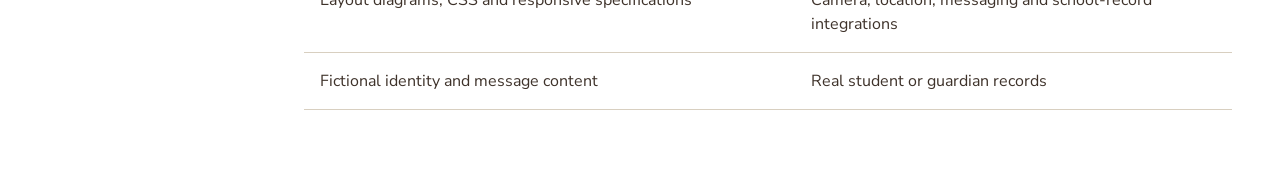
==== commit c2350ae7: "Refocus style guide on internal component documentation" ====
--- a/index.html
+++ b/index.html
@@ -1,45 +1,78 @@
 <!doctype html>
 <html lang="en"><head><meta charset="utf-8"><meta name="viewport" content="width=device-width,initial-scale=1"><meta name="description" content="The interactive Kiddash style guide: visual foundations, reusable components, pickup patterns and responsive CSS."><title>Kiddash · Style Guide</title><link rel="stylesheet" href="guide.css"><script src="guide-resources.js" defer></script><script src="guide.js" defer></script><script src="library.js" defer></script></head>
 <body><a class="skip" href="#main">Skip to content</a>
-<aside class="sidebar" id="sidebar"><a href="#overview" aria-label="Kiddash style guide home"><img class="kd-logo" src="assets/kiddash-logo.svg" alt="Kiddash"></a><small>A little closer, safely together.</small><nav aria-label="Style guide" id="guide-nav"></nav><div class="sidebar-footer">DESIGN SYSTEM · V1.2<br>23 November 2026<br><br>Interactive samples use fictional data.</div></aside>
-<header class="topbar"><button class="kd-icon-button mobile-toggle" id="mobile-menu" aria-expanded="false" aria-controls="sidebar" aria-label="Open navigation"><img class="kd-icon" src="assets/icon-menu.svg" alt=""></button><span>Style Guide <span class="version">v1.2</span></span><small>Made for parents. Made for teachers.</small><a href="#downloads" class="kd-link">Download resources</a></header>
+<aside class="sidebar" id="sidebar"><a href="#overview" aria-label="Kiddash style guide home"><img class="kd-logo" src="assets/kiddash-logo.svg" alt="Kiddash"></a><small>UX &amp; Engineering reference</small><nav aria-label="Style guide" id="guide-nav"></nav><div class="sidebar-footer">DESIGN SYSTEM · V1.3<br>23 November 2026<br><br>Interactive samples use fictional data.</div></aside>
+<header class="topbar"><button class="kd-icon-button mobile-toggle" id="mobile-menu" aria-expanded="false" aria-controls="sidebar" aria-label="Open navigation"><img class="kd-icon" src="assets/icon-menu.svg" alt=""></button><span>Style Guide <span class="version">v1.3</span></span><small>Internal component documentation</small><a href="#downloads" class="kd-link">Download resources</a></header>
 <main class="main" id="main" tabindex="-1">
-<section class="page" id="overview" data-title="Overview">
- <div class="hero"><div><div class="eyebrow">Kiddash design system</div><h1>A little care.<br>In every detail.</h1><p class="intro">One shared language for calmer school pickups. Explore the foundations, try the components, and see how every interaction fits together.</p><div class="actions"><a class="kd-button" href="#buttons">Explore components</a><a class="kd-link" href="#pickup">Try the pickup flow</a></div></div><div class="hero-preview"><img class="kd-logo" src="assets/kiddash-logo.svg" alt="Kiddash"><div class="kd-metrics"><button class="kd-count attention" data-go="pickup"><strong>2</strong><span>Attention</span></button><button class="kd-count" data-go="pickup"><strong>12</strong><span>Picked up</span></button><button class="kd-count remaining" data-go="pickup"><strong>8</strong><span>Remaining</span></button></div><button class="kd-button" data-go="pickup"><img class="kd-icon" src="assets/icon-scan.svg" alt="">Scan pickup code</button><p class="component-note">Soft depth makes actions feel touchable. Color and labels explain what each count means.</p></div></div>
- <div class="grid-3"><div><h2>See what matters.</h2><p>Unresolved work comes first. The full roster and completed pickups remain one tap away.</p></div><div><h2>Know the next step.</h2><p>Labels describe outcomes. A code scan verifies a pass; a deliberate handoff confirms pickup.</p></div><div><h2>Keep your place.</h2><p>Search, selected students and return paths stay predictable. No hidden carousel to memorize.</p></div></div>
- <div class="section"><h2>What’s inside</h2><div class="grid-2"><div><h3>Foundations</h3><p>The official SVG logo, original Kiddash palette, live type specimens, phone layout and a visual spacing scale.</p><a class="kd-link" href="#layout">View the layout system</a></div><div><h3>Working UI</h3><p>Buttons, fields, dialogs, menus, navigation, lists and icons. Every family includes a CSS reference.</p><a class="kd-link" href="#forms">Try form states</a></div><div><h3>Interaction patterns</h3><p>Explore teacher pickup, parent arrival, search and messages with local demo data.</p><a class="kd-link" href="#patterns">Read the pattern decisions</a></div><div><h3>Responsive handoff</h3><p>Resize the layout, inspect breakpoint rules and download a separate media-query file.</p><a class="kd-link" href="#responsive">Open responsive CSS</a></div></div></div>
-</section>
-<section class="page" id="branding" data-title="Branding" hidden><div class="page-head"><div class="eyebrow">Branding / Kiddash</div><h1>A little closer.<br>Safely together.</h1><p class="intro">A warm handoff between the adults who care for a child. Familiar, reassuring, and clear when the school day gets busy.</p></div><div class="logo-stage brand-signature"><div class="logo-clearspace"><img src="assets/kiddash-logo.svg" alt="Official Kiddash logo with clear space"></div></div><div class="brand-ribbon" aria-label="Kiddash brand colors"><span>Honey</span><span>Clay</span><span>Mist</span><span>Ink</span></div>
-<div class="section"><h2>Our personality, in three words.</h2><div class="brand-traits"><article><span>01</span><h3>Warm</h3><p>Rounded details and a human voice. A small moment of delight, with room to breathe.</p></article><article><span>02</span><h3>Clear</h3><p>Names before decoration. One useful next step, especially when a teacher is busy.</p></article><article><span>03</span><h3>Reassuring</h3><p>Say what happened and what happens next. A friendly message never replaces an identity check.</p></article></div></div>
-<div class="section"><h2>How Kiddash sounds</h2><div class="voice-pair"><div><small>WHEN A PARENT IS NEARBY</small><p>“Justin’s dad is almost here.”</p><span>Specific, calm, and personal.</span></div><div><small>WHEN A TEACHER NEEDS TIME</small><p>“I need a little more time.”</p><span>Direct, warm, and easy to understand.</span></div></div><p class="component-note">Save playful language for welcomes and quiet moments. Use “Check guardian” and “Confirm handoff” for decisions that need precision.</p></div>
-<div class="grid-2 section"><div><h2>Space to breathe</h2><p>Reserve clear space of at least one quarter of the rendered logo height on all sides. At 160 px wide, the logo is about 50 px high; use 16 px of clear space.</p><p><strong>Minimum full-logo width: 128 px.</strong> This is the proposed product minimum; check readability at the final device scale.</p></div><div><h2>Use it consistently</h2><ul class="rule-list"><li>Use the transparent SVG on white.</li><li>Scale width and height proportionally: 2048 : 636.</li><li>Do not stretch, add shadows, rotate or rebuild the wordmark in a font.</li><li>Logo artwork colors are fixed; they do not replace the application’s semantic color tokens.</li></ul></div></div><div class="grid-2"><div class="specimen"><div class="sample-title">Small app signature · 128 px</div><img class="kd-logo" style="width:128px" src="assets/kiddash-logo.svg" alt="Kiddash"></div><div class="logo-stage dark"><img class="kd-logo" src="assets/kiddash-logo.svg" alt="Single-color white Kiddash logo"></div></div><p class="component-note">White monochrome treatment is reserved for dark backgrounds. The downloadable source remains unchanged.</p><div class="actions"><a class="kd-button outline compact" href="assets/kiddash-logo.svg" download>Download original SVG</a></div><div class="section"><h2>A recognizable family</h2><p>The official logo anchors the brand. Rounded, two-tone icons and tactile controls carry that warmth through the product. White remains the canvas.</p><div class="actions"><a class="kd-button outline compact" href="#icons">Explore the icon family</a><a class="kd-button outline compact" href="#colors">View the original palette</a></div></div><div data-css="brand"></div></section>
-<section class="page" id="colors" data-title="Color" hidden><div class="page-head"><div class="eyebrow">Foundations</div><h1>Warmth, with a purpose.</h1><p class="intro">White is the screen canvas. Honey identifies the main scan action, coral signals attention, and mist groups the children still in school’s care.</p></div><div class="palette-grid" id="palette"></div><div class="section"><h2>Meaning stays consistent</h2><table class="kd-table"><caption>Semantic colors</caption><thead><tr><th>Role</th><th>Token</th><th>Rule</th></tr></thead><tbody><tr><td>Main scan action</td><td>Honey</td><td>Raised yellow surface with an ink label.</td></tr><tr><td>Needs attention</td><td>Blush</td><td>Coral count surface; always include a count and label.</td></tr><tr><td>Remaining</td><td>Mist</td><td>Children still in school’s care, including those needing attention.</td></tr><tr><td>Picked up</td><td>Neutral 100</td><td>Recorded handoffs, not scanned codes.</td></tr><tr><td>Deliberate decision</td><td>Clay</td><td>20 px bold ink labels; avoid small ink text on clay.</td></tr></tbody></table></div><div class="kd-notice">Use ink for normal text. Sage on white is approximately 4.45:1, so it is not approved for small text. Color never carries status by itself.</div><div data-css="colors"></div></section>
-<section class="page" id="typography" data-title="Typography" hidden><div class="page-head"><div class="eyebrow">Foundations</div><h1>Read it at a glance.</h1><p class="intro">Nunito Sans keeps the tone warm and clear. Every line below is rendered at its actual size, line height and weight.</p></div><div class="type-controls"><label class="kd-field"><span class="kd-label">Preview text</span><input class="kd-input" id="type-input" value="A little closer, safely together." maxlength="100"></label><button class="kd-button outline compact" id="type-reset">Reset sample</button></div><div id="type-specimens"></div><div class="section"><h2>Three weights. Clear roles.</h2><div class="weight-preview"><span style="font-weight:400">Regular 400 · Messages and explanations</span><span style="font-weight:600">Semibold 600 · Supporting emphasis</span><span style="font-weight:700">Bold 700 · Names, headings and actions</span></div></div><div class="kd-notice">Body copy stays at 16 px / 24 px. Use 12 px only for secondary metadata. Let text wrap at large font settings; never truncate identity information.</div><div data-css="typography"></div></section>
-<section class="page" id="layout" data-title="Layout & spacing" hidden><div class="page-head"><div class="eyebrow">Foundations</div><h1>Space you can see.</h1><p class="intro">A 402 × 874 px phone canvas, a consistent reading edge and a four-column guide. All padding and gaps follow the 4 px scale.</p></div><div class="layout-spec"><div class="phone-layout"><div class="phone-region region-status">Status / safe-area reference · 48</div><div class="phone-region region-header">App header · 52</div><div class="region-content"><div class="grid-overlay" id="layout-grid"><i></i><i></i><i></i><i></i></div><div class="fake">Search · 56</div><div class="fake" style="height:112px">3 count blocks · 112</div><div class="fake" style="height:144px">Full-width message</div><div class="fake" style="height:144px">Full-width message</div><div class="fake">Primary action · 56</div></div><div class="phone-region region-nav">Bottom navigation + safe area · 100</div></div><div><h2>A calm reading edge</h2><div class="legend"><i style="background:var(--kd-honey)"></i>52 px header</div><div class="legend"><i style="background:var(--kd-blush)"></i>Four columns, 12 px gutters</div><div class="legend"><i style="background:var(--kd-mist)"></i>100 px navigation region</div><ul class="rule-list"><li>24 px left and right margin → 354 px content width.</li><li>4 columns × 79.5 px + 3 gutters × 12 px = 354 px.</li><li>Content scrolls; identity names and full messages wrap.</li><li>Main controls: 56 px high. Compact controls and touch targets: at least 48 px.</li><li>These are prototype reference regions, not fixed operating-system safe areas. Use <code>env(safe-area-inset-*)</code> on the web.</li></ul><label class="kd-choice"><input type="checkbox" id="grid-toggle" checked>Show column overlay</label><a class="kd-link" href="#responsive">Explore responsive grids</a></div></div><div class="grid-2 section"><div><h2>Padding is inside.</h2><label class="kd-field"><span class="kd-label">Try a padding token</span><select class="kd-select" id="padding-select"><option>4</option><option>8</option><option>12</option><option>16</option><option>24</option><option selected>32</option></select></label><div class="spacing-demo" id="padding-demo" style="margin-top:24px"><span class="measure-label" id="padding-label">32 px</span><div class="inner">The white area is content.<br>The green area is padding.</div></div></div><div><h2>One spacing scale</h2><div class="space-scale" id="space-scale"></div><p class="component-note">Use 4–8 px for closely related content, 12–16 px inside components, and 24–32 px between sections. Fractional grid widths are allowed; padding tokens remain multiples of four.</p></div></div><div data-css="layout"></div></section>
-<section class="page" id="buttons" data-title="Buttons & counts" hidden><div class="page-head"><div class="eyebrow">Components</div><h1>Looks ready to press.</h1><p class="intro">A matte highlight, a soft shadow and a short inset response give actions depth. Statistics use the same language when they open a list.</p></div><div class="specimen"><div class="sample-title">Live controls · press and hold</div><div class="samples"><button class="kd-button" data-toast="Scan action selected"><img class="kd-icon" src="assets/icon-scan.svg" alt="">Scan pickup code</button><button class="kd-button secondary" data-toast="Ready response selected">Getting ready</button><button class="kd-button outline" data-toast="Secondary action selected">Back to pickup</button><button class="kd-button decision" data-toast="Confirmation requires an explicit handoff">Confirm handoff</button></div></div><div class="grid-2 section"><div class="specimen"><div class="sample-title">Pressed</div><button class="kd-button" data-state="pressed" data-toast="This specimen shows the pressed visual">Scan pickup code</button><p class="component-note">120 ms feedback. Shadow becomes inset; content shifts down 4 px.</p></div><div class="specimen"><div class="sample-title">Unavailable</div><button class="kd-button" disabled>Confirm handoff</button><p class="component-note">Check the guardian before confirming. Disabled controls keep readable labels and have no elevation.</p></div><div class="specimen"><div class="sample-title">Loading</div><button class="kd-button" id="loading-button">Try loading state</button><p class="component-note">The demo completes after one second. Production waits for a verified result and blocks duplicates.</p></div><div class="specimen"><div class="sample-title">Compact / text action</div><div class="samples"><button class="kd-button outline compact" data-toast="Compact control selected">View history</button><button class="kd-link" data-toast="Text action selected">Cancel</button></div></div></div><div class="section"><h2>Counts that open a list</h2><div class="kd-metrics" style="max-width:354px" id="count-samples"><button class="kd-count attention" aria-pressed="true"><strong>2</strong><span>Attention</span></button><button class="kd-count" aria-pressed="false"><strong>12</strong><span>Picked up</span></button><button class="kd-count remaining" aria-pressed="false"><strong>8</strong><span>Remaining</span></button></div><p id="count-sample-result" class="component-note" aria-live="polite">Attention selected. The active surface is inset.</p><p>Keep 48 px numbers and 12 px labels. No decorative arrows. Attention is part of Remaining, so <strong>12 + 8 = 20</strong>, not 22.</p></div><div data-css="buttons"></div></section>
-<section class="page" id="forms" data-title="Forms & validation" hidden><div class="page-head"><div class="eyebrow">Components</div><h1>Make the next input clear.</h1><p class="intro">Persistent labels, useful defaults and errors beside the field. Try submitting the form with an empty message.</p></div><div class="grid-2"><form class="specimen kd-stack" id="message-form" novalidate><h2>Update the teacher</h2><label class="kd-field"><span class="kd-label">Child</span><input class="kd-input" value="Justin H. · Grade 2" disabled></label><label class="kd-field"><span class="kd-label">Today’s delay</span><select class="kd-select" name="delay"><option value="20">20 minutes</option><option value="10">10 minutes</option><option value="30">30 minutes</option></select></label><label class="kd-field"><span class="kd-label">Message <span class="muted">(required)</span></span><textarea class="kd-textarea" id="message-field" name="message" maxlength="500" placeholder="Let Ms. Chen know what changed." aria-describedby="message-help"></textarea><span class="kd-help" id="message-help">Include anything the teacher needs to know today.</span></label><button class="kd-button" type="submit">Send demo update</button><div class="empty-feedback" id="form-feedback" role="status"></div></form><div class="kd-stack"><div class="specimen"><div class="sample-title">Search / filled / focus</div><label class="kd-label" for="search-sample">Find a student</label><div class="kd-search" style="margin-top:12px"><img class="kd-icon" src="assets/icon-search.svg" alt=""><input id="search-sample" type="search" placeholder="Search by name"></div><p class="component-note" id="search-sample-result" aria-live="polite">Try “Justin”, “Sofia” or “Noah”.</p></div><div class="specimen"><h3>One choice, clearly named</h3><fieldset style="border:0;padding:0;margin:0"><legend class="kd-label">Arrival update method</legend><label class="kd-choice"><input type="radio" name="method" checked>Share for this pickup</label><label class="kd-choice"><input type="radio" name="method">Use manual updates</label></fieldset><label class="kd-choice"><input type="checkbox">Keep a copy in pickup history</label></div><div class="kd-notice">Validate after the user tries to submit, then update feedback as they correct the field. Keep their text. Use <code>aria-invalid</code> and <code>aria-describedby</code>; an error never relies on red alone.</div></div></div><div data-css="forms"></div></section>
-<section class="page" id="menus" data-title="Menus" hidden><div class="page-head"><div class="eyebrow">Components</div><h1>A small choice, close at hand.</h1><p class="intro">Use a compact menu for a local choice. Navigation has its own component page with complete teacher and parent bars.</p></div><div class="grid-2"><div class="specimen" style="min-height:320px"><div class="sample-title">Open the class menu</div><div class="menu-preview"><button class="kd-button outline compact" id="class-menu-button" aria-haspopup="menu" aria-expanded="false" aria-controls="class-menu">Grade 2</button><div class="kd-menu floating-menu" id="class-menu" role="menu" aria-label="Choose a class" hidden><button role="menuitemradio" aria-checked="false" data-grade="Grade 1">Grade 1<span></span></button><button role="menuitemradio" aria-checked="true" data-grade="Grade 2">Grade 2<img class="kd-icon" src="assets/icon-check.svg" alt="Selected"></button><button role="menuitemradio" aria-checked="false" data-grade="Grade 3">Grade 3<span></span></button><button role="menuitem" disabled>Manage classes · unavailable</button></div></div><p class="component-note">Click outside or press Escape to dismiss. Arrow keys move between options; Enter selects.</p></div><div><h2>Menu rules</h2><ul class="rule-list"><li>48 px minimum row height; 16 px labels.</li><li>Use a check plus a soft selected surface.</li><li>Return focus to the trigger after closing.</li><li>Keep destructive choices separated and explicitly named.</li><li>Use a native select for ordinary form choices.</li></ul></div></div><div data-css="menus"></div></section>
+<section class="page" id="overview" data-title="Kiddash design system"><div class="page-head"><div class="eyebrow">Documentation</div><h1>Kiddash design system</h1><p class="intro">Implementation reference for the UX and Engineering team. Use this documentation to select components, inspect states, apply tokens and review interaction requirements.</p></div>
+<div class="doc-meta"><span>Version 1.3</span><span>HTML · CSS · JavaScript</span><span>Updated 23 Nov 2026</span></div>
+<div class="section"><h2>Documentation index</h2><div class="doc-directory">
+<article><h3>Foundations</h3><p>Brand assets, semantic color tokens, typography, layout and spacing.</p><a href="#branding">Branding</a><a href="#colors">Color tokens</a><a href="#typography">Typography</a><a href="#layout">Layout &amp; spacing</a></article>
+<article><h3>UI components</h3><p>Standalone components with states, behavior rules and implementation references.</p><a href="#navigation">Navigation</a><a href="#buttons">Buttons &amp; counts</a><a href="#forms">Forms &amp; search</a><a href="#lists">Lists &amp; status</a></article>
+<article><h3>Pickup components</h3><p>Domain components documented independently of application screens.</p><a href="#verification">Scanner &amp; verification</a><a href="#arrival">Arrival &amp; journey</a><a href="#location">Location components</a><a href="#messages">Messages &amp; summaries</a></article>
+<article><h3>Engineering resources</h3><p>CSS, responsive rules, source files and Figma coverage.</p><a href="#responsive">Responsive CSS</a><a href="#patterns">Interaction patterns</a><a href="#library">Component coverage</a><a href="#downloads">Downloads</a></article></div></div>
+<div class="section"><h2>Usage</h2><ol class="rule-list"><li>Select the component family and inspect its supported states.</li><li>Use shared tokens from <code>kiddash.css</code>; do not recreate component-specific colors or spacing.</li><li>Apply the documented behavior and accessibility requirements. Component examples maintain local preview state only.</li><li>Use the coverage table to identify web adaptations and source assets that have not been ported.</li></ol></div>
+<div class="section"><h2>Documentation scope</h2><table class="kd-table"><thead><tr><th>Included</th><th>Excluded</th></tr></thead><tbody><tr><td>Reusable components, state specimens and component interactions</td><td>Full-screen mockups and end-to-end application prototypes</td></tr><tr><td>Layout diagrams, CSS and responsive specifications</td><td>Camera, location, messaging and school-record integrations</td></tr><tr><td>Fictional identity and message content</td><td>Real student or guardian records</td></tr></tbody></table></div></section>
+<section class="page" id="branding" data-title="Branding" hidden><div class="page-head"><div class="eyebrow">Branding / Kiddash</div><h1>Branding</h1><p class="intro">Official logo asset, clear-space rules, minimum size, color treatment and product-copy requirements.</p></div><div class="logo-stage brand-signature"><div class="logo-clearspace"><img src="assets/kiddash-logo.svg" alt="Official Kiddash logo with clear space"></div></div><div class="brand-ribbon" aria-label="Kiddash brand colors"><span>Honey</span><span>Clay</span><span>Mist</span><span>Ink</span></div>
+<div class="grid-2 section"><div><h2>Clear space & minimum size</h2><p>Reserve clear space of at least one quarter of the rendered logo height on all sides. At 160 px wide, the logo is about 50 px high; use 16 px of clear space.</p><p><strong>Minimum full-logo width: 128 px.</strong> This is the proposed product minimum; check readability at the final device scale.</p></div><div><h2>Asset usage</h2><ul class="rule-list"><li>Use the transparent SVG on white.</li><li>Scale width and height proportionally: 2048 : 636.</li><li>Do not stretch, add shadows, rotate or rebuild the wordmark in a font.</li><li>Logo artwork colors are fixed; they do not replace the application’s semantic color tokens.</li></ul></div></div><div class="grid-2"><div class="specimen"><div class="sample-title">Small app signature · 128 px</div><img class="kd-logo" style="width:128px" src="assets/kiddash-logo.svg" alt="Kiddash"></div><div class="logo-stage dark"><img class="kd-logo" src="assets/kiddash-logo.svg" alt="Single-color white Kiddash logo"></div></div><p class="component-note">White monochrome treatment is reserved for dark backgrounds. The downloadable source remains unchanged.</p><div class="actions"><a class="kd-button outline compact" href="assets/kiddash-logo.svg" download>Download original SVG</a></div><div class="section"><h2>Product copy</h2><ul class="rule-list"><li>Use concise, specific labels for actions and status changes.</li><li>Include student and guardian names where they identify the subject of a decision.</li><li>Use explicit verbs for consequential actions: “Check guardian” and “Confirm handoff”.</li><li>Keep brand slogans out of control labels, error messages and technical documentation.</li></ul></div><div data-css="brand"></div></section>
+
+
+<section class="page" id="colors" data-title="Color tokens" hidden><div class="page-head"><div class="eyebrow">Foundations</div><h1>Color tokens</h1><p class="intro">Source palette, semantic assignments and text-contrast requirements. Select a swatch to copy its hexadecimal value.</p></div><div class="palette-grid" id="palette"></div><div class="section"><h2>Semantic assignments</h2><table class="kd-table"><caption>Semantic colors</caption><thead><tr><th>Role</th><th>Token</th><th>Rule</th></tr></thead><tbody><tr><td>Main scan action</td><td>Honey</td><td>Raised yellow surface with an ink label.</td></tr><tr><td>Needs attention</td><td>Blush</td><td>Coral count surface; always include a count and label.</td></tr><tr><td>Remaining</td><td>Mist</td><td>Children still in school’s care, including those needing attention.</td></tr><tr><td>Picked up</td><td>Neutral 100</td><td>Recorded handoffs, not scanned codes.</td></tr><tr><td>Deliberate decision</td><td>Clay</td><td>20 px bold ink labels; avoid small ink text on clay.</td></tr></tbody></table></div><div class="kd-notice">Use ink for normal text. Sage on white is approximately 4.45:1, so it is not approved for small text. Color never carries status by itself.</div><div data-css="colors"></div></section>
+
+<section class="page" id="typography" data-title="Typography" hidden><div class="page-head"><div class="eyebrow">Foundations</div><h1>Typography</h1><p class="intro">Nunito Sans type scale with actual-size specimens, line heights and font weights. Use the preview field to inspect a custom string.</p></div><div class="type-controls"><label class="kd-field"><span class="kd-label">Preview text</span><input class="kd-input" id="type-input" value="Student name · Pickup status" maxlength="100"></label><button class="kd-button outline compact" id="type-reset">Reset sample</button></div><div id="type-specimens"></div><div class="section"><h2>Font weights</h2><div class="weight-preview"><span style="font-weight:400">Regular 400 · Messages and explanations</span><span style="font-weight:600">Semibold 600 · Supporting emphasis</span><span style="font-weight:700">Bold 700 · Names, headings and actions</span></div></div><div class="kd-notice">Body copy stays at 16 px / 24 px. Use 12 px only for secondary metadata. Let text wrap at increased text sizes; never truncate identity information.</div><div data-css="typography"></div></section>
+
+<section class="page" id="layout" data-title="Layout & spacing" hidden><div class="page-head"><div class="eyebrow">Foundations</div><h1>Layout & spacing</h1><p class="intro">402 × 874 px reference layout, four-column grid and spacing tokens. All padding and gaps use the 4 px scale.</p></div><p class="component-note">Layout diagram: structural regions and spacing measurements, not an application mockup.</p><div class="layout-spec"><div class="phone-layout"><div class="phone-region region-status">Status / safe-area reference · 48</div><div class="phone-region region-header">App header · 52</div><div class="region-content"><div class="grid-overlay" id="layout-grid"><i></i><i></i><i></i><i></i></div><div class="fake">Search · 56</div><div class="fake" style="height:112px">3 count blocks · 112</div><div class="fake" style="height:144px">Full-width message</div><div class="fake" style="height:144px">Full-width message</div><div class="fake">Primary action · 56</div></div><div class="phone-region region-nav">Bottom navigation + safe area · 100</div></div><div><h2>Grid specification</h2><div class="legend"><i style="background:var(--kd-honey)"></i>52 px header</div><div class="legend"><i style="background:var(--kd-blush)"></i>Four columns, 12 px gutters</div><div class="legend"><i style="background:var(--kd-mist)"></i>100 px navigation region</div><ul class="rule-list"><li>24 px left and right margin → 354 px content width.</li><li>4 columns × 79.5 px + 3 gutters × 12 px = 354 px.</li><li>Content scrolls; identity names and full messages wrap.</li><li>Main controls: 56 px high. Compact controls and touch targets: at least 48 px.</li><li>These are design reference regions, not fixed operating-system safe areas. Use <code>env(safe-area-inset-*)</code> on the web.</li></ul><label class="kd-choice"><input type="checkbox" id="grid-toggle" checked>Show column overlay</label><a class="kd-link" href="#responsive">View responsive specifications</a></div></div><div class="grid-2 section"><div><h2>Padding visualization</h2><label class="kd-field"><span class="kd-label">Try a padding token</span><select class="kd-select" id="padding-select"><option>4</option><option>8</option><option>12</option><option>16</option><option>24</option><option selected>32</option></select></label><div class="spacing-demo" id="padding-demo" style="margin-top:24px"><span class="measure-label" id="padding-label">32 px</span><div class="inner">The white area is content.<br>The green area is padding.</div></div></div><div><h2>Spacing tokens</h2><div class="space-scale" id="space-scale"></div><p class="component-note">Use 4–8 px for closely related content, 12–16 px inside components, and 24–32 px between sections. Fractional grid widths are allowed; padding tokens remain multiples of four.</p></div></div><div data-css="layout"></div></section>
+
+<section class="page" id="buttons" data-title="Buttons & counts" hidden><div class="page-head"><div class="eyebrow">Components</div><h1>Buttons & counts</h1><p class="intro">Action hierarchy, dimensions, interaction states and count selectors. Use shared component classes rather than screen-specific styles.</p></div><div class="specimen"><div class="sample-title">Live controls · press and hold</div><div class="samples"><button class="kd-button" data-toast="Scan action selected"><img class="kd-icon" src="assets/icon-scan.svg" alt="">Scan pickup code</button><button class="kd-button secondary" data-toast="Ready response selected">Getting ready</button><button class="kd-button outline" data-toast="Secondary action selected">Close options</button><button class="kd-button decision" data-toast="Confirmation requires an explicit handoff">Confirm handoff</button></div></div><div class="grid-2 section"><div class="specimen"><div class="sample-title">Pressed</div><button class="kd-button" data-state="pressed" data-toast="This specimen shows the pressed visual">Scan pickup code</button><p class="component-note">120 ms feedback. Shadow becomes inset; content shifts down 4 px.</p></div><div class="specimen"><div class="sample-title">Unavailable</div><button class="kd-button" disabled>Confirm handoff</button><p class="component-note">Check the guardian before confirming. Disabled controls keep readable labels and have no elevation.</p></div><div class="specimen"><div class="sample-title">Loading</div><button class="kd-button" id="loading-button">Try loading state</button><p class="component-note">The demo completes after one second. Production waits for a verified result and blocks duplicates.</p></div><div class="specimen"><div class="sample-title">Compact / text action</div><div class="samples"><button class="kd-button outline compact" data-toast="Compact control selected">View history</button><button class="kd-link" data-toast="Text action selected">Cancel</button></div></div></div><div class="section"><h2>Count selector</h2><div class="kd-metrics" style="max-width:354px" id="count-samples"><button class="kd-count attention" aria-pressed="true"><strong>2</strong><span>Attention</span></button><button class="kd-count" aria-pressed="false"><strong>12</strong><span>Picked up</span></button><button class="kd-count remaining" aria-pressed="false"><strong>8</strong><span>Remaining</span></button></div><p id="count-sample-result" class="component-note" aria-live="polite">Attention selected. The active surface is inset.</p><p>Keep 48 px numbers and 12 px labels. No decorative arrows. Attention is part of Remaining, so <strong>12 + 8 = 20</strong>, not 22.</p></div><div id="button-states"></div><div data-css="buttons"></div></section>
+
+
+<section class="page" id="forms" data-title="Forms & search" hidden><div class="page-head"><div class="eyebrow">Components</div><h1>Forms & search</h1><p class="intro">Labeled input, search, selection and validation components. Field errors preserve entered values and identify the required correction.</p></div><div class="grid-2"><form class="specimen kd-stack" id="message-form" novalidate><h2>Form specimen</h2><label class="kd-field"><span class="kd-label">Child</span><input class="kd-input" value="Justin H. · Grade 2" disabled></label><label class="kd-field"><span class="kd-label">Today’s delay</span><select class="kd-select" name="delay"><option value="20">20 minutes</option><option value="10">10 minutes</option><option value="30">30 minutes</option></select></label><label class="kd-field"><span class="kd-label">Message <span class="muted">(required)</span></span><textarea class="kd-textarea" id="message-field" name="message" maxlength="500" placeholder="Let Ms. Chen know what changed." aria-describedby="message-help"></textarea><span class="kd-help" id="message-help">Include anything the teacher needs to know today.</span></label><button class="kd-button" type="submit">Send demo update</button><div class="empty-feedback" id="form-feedback" role="status"></div></form><div class="kd-stack"><div class="specimen"><div class="sample-title">Search / filled / focus</div><label class="kd-label" for="search-sample">Find a student</label><div class="kd-search" style="margin-top:12px"><img class="kd-icon" src="assets/icon-search.svg" alt=""><input id="search-sample" type="search" placeholder="Search by name"></div><p class="component-note" id="search-sample-result" aria-live="polite">Try “Justin”, “Sofia” or “Noah”.</p></div><div class="specimen"><h3>One choice, clearly named</h3><fieldset style="border:0;padding:0;margin:0"><legend class="kd-label">Arrival update method</legend><label class="kd-choice"><input type="radio" name="method" checked>Share for this pickup</label><label class="kd-choice"><input type="radio" name="method">Use manual updates</label></fieldset><label class="kd-choice"><input type="checkbox">Keep a copy in pickup history</label></div><div class="kd-notice">Validate after the user tries to submit, then update feedback as they correct the field. Keep their text. Use <code>aria-invalid</code> and <code>aria-describedby</code>; an error never relies on red alone.</div></div></div><div id="form-states"></div><div data-css="forms"></div></section>
+
+
+<section class="page" id="menus" data-title="Menus" hidden><div class="page-head"><div class="eyebrow">Components</div><h1>Menus</h1><p class="intro">Contextual selection menus with visible selected states and keyboard interaction.</p></div><div class="grid-2"><div class="specimen" style="min-height:320px"><div class="sample-title">Open the class menu</div><div class="menu-preview"><button class="kd-button outline compact" id="class-menu-button" aria-haspopup="menu" aria-expanded="false" aria-controls="class-menu">Grade 2</button><div class="kd-menu floating-menu" id="class-menu" role="menu" aria-label="Choose a class" hidden><button role="menuitemradio" aria-checked="false" data-grade="Grade 1">Grade 1<span></span></button><button role="menuitemradio" aria-checked="true" data-grade="Grade 2">Grade 2<img class="kd-icon" src="assets/icon-check.svg" alt="Selected"></button><button role="menuitemradio" aria-checked="false" data-grade="Grade 3">Grade 3<span></span></button><button role="menuitem" disabled>Manage classes · unavailable</button></div></div><p class="component-note">Click outside or press Escape to dismiss. Arrow keys move between options; Enter selects.</p></div><div><h2>Menu rules</h2><ul class="rule-list"><li>48 px minimum row height; 16 px labels.</li><li>Use a check plus a soft selected surface.</li><li>Return focus to the trigger after closing.</li><li>Keep destructive choices separated and explicitly named.</li><li>Use a native select for ordinary form choices.</li></ul></div></div><div data-css="menus"></div></section>
+
 <section class="page" id="navigation" data-title="Navigation" hidden>
-<div class="page-head"><div class="eyebrow">Components / Navigation</div><h1>A familiar way around.</h1><p class="intro">The complete bottom bar, drawn at phone width. Try each destination: the selected icon gains color, a soft shape, and a stronger label.</p></div>
+<div class="page-head"><div class="eyebrow">Components / Navigation</div><h1>Navigation</h1><p class="intro">Bottom navigation components for teacher and parent roles. Inspect destination order, selected states, touch targets and safe-area behavior.</p></div>
 <div class="nav-stage-grid" id="navigation-live"></div>
-<div class="section"><h2>The bar, on its own.</h2><p>402 px reference width · 100 px reference region including the home indicator. On a real device, use the operating system’s safe-area inset.</p><div id="navigation-variants" class="nav-variant-grid"></div></div>
-<div class="section grid-2"><div><h2>Always recognizable</h2><ul class="rule-list"><li>Teacher: Map, Pickup, Chat, Alerts.</li><li>Parent: Pickup, Chat, My code.</li><li>Keep destination order fixed and labels visible.</li><li>Color, shape and label weight work together.</li></ul></div><div><h2>Comfortable to use</h2><ul class="rule-list"><li>Each link has a touch target at least 48 px high.</li><li>One current destination per bar.</li><li>Use <code>aria-current="page"</code> and a named navigation landmark.</li><li>Camera and confirmation steps use a focused flow with a clear return.</li></ul></div></div><div data-css="navigation"></div></section>
-<section class="page" id="dialogs" data-title="Dialogs & sheets" hidden><div class="page-head"><div class="eyebrow">Components</div><h1>A pause for a decision.</h1><p class="intro">A dialog asks for one focused decision. A bottom sheet offers contextual options. Neither should interrupt work for a routine success message.</p></div><div class="grid-2"><div class="specimen"><h2>Confirmation</h2><p>Explain the consequence before ending a pickup trip.</p><button class="kd-button decision" data-dialog="end-trip-dialog">Preview confirmation</button></div><div class="specimen"><h2>Contextual sheet</h2><p>Keep options close to the current pickup, with a clear way back.</p><button class="kd-button outline" data-dialog="options-dialog">Open pickup options</button></div></div><div class="section"><h2>Shared anatomy</h2><table class="kd-table"><thead><tr><th>Part</th><th>Specification</th><th>Behavior</th></tr></thead><tbody><tr><td>Surface</td><td>354 px max / 24 px padding / 24 px radius</td><td>Scroll inside the dialog on short screens.</td></tr><tr><td>Backdrop</td><td>Ink at 32% opacity</td><td>Underlying controls are not interactive.</td></tr><tr><td>Heading / copy</td><td>24 / 32 bold; 16 / 24 regular</td><td>Describe the outcome in plain language.</td></tr><tr><td>Actions</td><td>56 px high, 12 px gap</td><td>Safe choice first in focus order; explicit action labels.</td></tr><tr><td>Focus</td><td>Native dialog / accessible heading</td><td>Focus enters the dialog, stays inside and returns to the trigger.</td></tr></tbody></table><p class="component-note">Escape and the safe action dismiss without changing data. Never confirm a handoff by clicking the backdrop.</p></div><div data-css="dialogs"></div></section>
-<section class="page" id="lists" data-title="Lists, cards & tables" hidden><div class="page-head"><div class="eyebrow">Components</div><h1>The message comes first.</h1><p class="intro">Full-width rows keep names, status and the entire message together. The child’s photo or initials support recognition without dominating the screen.</p></div><div class="grid-2"><div><div class="sample-title">Whole-card reply</div><button class="kd-attention-card" data-reply="Sofia R."><span class="kd-row"><span class="kd-avatar" style="background:var(--kd-blush)">SR</span><span><strong>Sofia R.</strong><small style="display:block">New message · 2 min ago</small></span></span><p>“Could you bring Sofia’s jacket? I left it by the classroom door this morning.”</p><span class="reply">Read & reply</span></button><p class="component-note">40 px portrait / 16 px padding / 16 px body. Reply is a cue inside the one button, not a nested button.</p></div><div><div class="sample-title">Arrival queue / chronological</div><ol class="kd-list"><li class="kd-list-item"><span data-order>1</span><div><strong>Justin H.</strong><small>David Han · North gate · 3:14 PM</small></div><span class="kd-chip success">Arrived</span></li><li class="kd-list-item"><span data-order>2</span><div><strong>Noah K.</strong><small>Jordan K. · North gate · 3:15 PM</small></div><span class="kd-chip waiting">Getting ready</span></li><li class="kd-list-item"><span data-order>3</span><div><strong>Emma L.</strong><small>Alex L. · North gate · 3:16 PM</small></div><span class="kd-chip success">Arrived</span></li></ol></div></div><div class="section"><h2>Tables: explicit scope</h2><p>The current mobile application uses roster and history lists, so an in-app data table is <strong>not applicable</strong>. Do not squeeze a desktop table into a phone. This documentation uses accessible tables for specifications; the reusable CSS is included below.</p><div class="kd-table-wrap" tabindex="0" role="region" aria-label="Example pickup record table"><table class="kd-table"><caption>Documentation example · fictional records</caption><thead><tr><th scope="col">Student</th><th scope="col">Guardian</th><th scope="col">Handoff</th></tr></thead><tbody><tr><th scope="row">Ben L.</th><td>David L.</td><td>3:10 PM</td></tr><tr><th scope="row">Ella T.</th><td>Sam T.</td><td>3:12 PM</td></tr></tbody></table></div></div><div data-css="lists"></div></section>
-<section class="page" id="icons" data-title="Icons" hidden><div class="page-head"><div class="eyebrow">Components</div><h1>Small, familiar signals.</h1><p class="intro">A new rounded icon family for the web guide: soft corners, warm ink outlines, and small touches of honey, mist and blush. Familiar symbols with a little personality. These replace the previous Figma exports in this website.</p></div><div class="icon-showcase" id="icon-showcase" aria-hidden="true"></div><p class="component-note">Large view above · actual 24 px assets below. Select an icon to download its SVG.</p><div class="icons-grid" id="icon-gallery"></div><div class="section grid-2"><div><h2>24 px icon, 48 px target</h2><div class="samples"><button class="kd-icon-button" data-toast="Close action sample" aria-label="Close example"><img class="kd-icon" src="assets/icon-close.svg" alt=""></button><button class="kd-button outline compact" data-toast="History action sample"><img class="kd-icon" src="assets/icon-history.svg" alt="">Pickup history</button></div></div><ul class="rule-list"><li>Use 1.75 px rounded strokes on a 24 px grid.</li><li>Use color for selected navigation; quiet grayscale for the rest.</li><li>Keep the visible glyph centered inside a 24 px frame.</li><li>Do not use an icon as the only state cue.</li><li>Decorative icons use an empty alt; the control owns the accessible name.</li></ul></div><div data-css="icons"></div></section>
-<section class="page" id="library" data-title="Component coverage" hidden><div class="page-head"><div class="eyebrow">Figma ↔ Web / Audit · 23 Nov 2026</div><h1>The whole library,<br>accounted for.</h1><p class="intro">The Figma container has 71 top-level items: components, variant families, and review boards. The previous website did not expose every state. This page records what is rendered, adapted, or still different.</p></div><div class="kd-notice"><strong>This is not a pixel-for-pixel Figma mirror.</strong> The original logo is preserved. Icons are redesigned for this web guide; portraits use initials; campus and journey illustrations are simplified web components. Review boards and the retired inline scanner are not current product components.</div><div class="actions"><a class="kd-button outline compact" href="https://www.figma.com/design/7rW83A3evUKDuRe08XmO6A/Kiddash?node-id=402-226" target="_blank" rel="noopener">Open Figma source</a><a class="kd-link" href="#states">Explore component states</a></div><div id="coverage-list" class="section"></div></section>
-<section class="page" id="states" data-title="States & variants" hidden><div class="page-head"><div class="eyebrow">Component library / State specimens</div><h1>Every state tells a story.</h1><p class="intro">Real HTML and CSS specimens for the shared controls and pickup-specific components. These examples use fictional people and local state only.</p></div><div id="state-library"></div><div data-css="states"></div></section>
-<section class="page" id="patterns" data-title="Design patterns" hidden><div class="page-head"><div class="eyebrow">Behavior</div><h1>Decisions behind the UI.</h1><p class="intro">A pattern explains the problem, when the solution is appropriate, and how Kiddash applies it.</p></div><div class="status-note"><strong>Task 4 cross-check pending.</strong> These patterns describe the current app. The team’s original Task 4 selections have not been supplied, so this list does not claim to reproduce that submission.</div><div id="pattern-list"></div><div class="section"><h2>Safety is a state transition.</h2><p><strong>Approaching → Arrived → Identity checked → Handoff confirmed.</strong> These states are distinct. Messages, scans and swipe feedback never silently record a child as picked up.</p><a class="kd-button outline compact" href="#pickup">Try the state transitions</a></div><div data-css="patterns"></div></section>
-<section class="page" id="pickup" data-title="Teacher interaction" hidden><div class="page-head"><div class="eyebrow">Live pattern demo</div><h1>One handoff. Clearly confirmed.</h1><p class="intro">Switch counts, read a message, then try scanning and checking the guardian. This is a local simulation; no camera, location or school records are accessed.</p></div><div class="flow-workspace"><div class="demo-phone"><div class="kd-row" style="justify-content:space-between"><img class="kd-logo" src="assets/kiddash-logo.svg" alt="Kiddash"><span class="kd-chip">Grade 2</span></div><div class="kd-metrics" id="live-counts"><button class="kd-count attention" data-list="attention" aria-pressed="true"><strong id="attention-number">2</strong><span>Attention</span></button><button class="kd-count" data-list="picked" aria-pressed="false"><strong id="picked-number">12</strong><span>Picked up</span></button><button class="kd-count remaining" data-list="remaining" aria-pressed="false"><strong id="remaining-number">8</strong><span>Remaining</span></button></div><div class="demo-heading"><h3 id="queue-heading">Needs attention</h3><button class="kd-link" id="arrival-queue">3 at gate</button></div><div class="queue-area" id="live-queue"></div><button class="kd-button" id="open-scanner" style="margin-top:24px"><img class="kd-icon" src="assets/icon-scan.svg" alt="">Scan pickup code</button></div><div><h2>Try the interaction</h2><ol class="step-list"><li>Tap a count to switch between attention, picked up and remaining lists.</li><li>Open Scan. Simulate a valid or expired code.</li><li>Compare the pair. Swipe right for a match, left to stop, or use the visible tap actions.</li><li>Only “Confirm handoff” removes Justin and changes the counts.</li></ol><button class="kd-button outline compact" id="reset-pickup">Reset demo</button><div class="section"><h3>What just happened</h3><ul class="demo-log" id="event-log" aria-live="polite"><li>Ready for today’s pickups.<small>12 picked up + 8 remaining = 20 children</small></li></ul></div></div></div><div data-css="pickup"></div></section>
-<section class="page" id="parent" data-title="Parent interaction" hidden><div class="page-head"><div class="eyebrow">Live pattern demo</div><h1>A parent starts the journey.</h1><p class="intro">Location sharing is an explicit choice for this pickup. A manual route remains available. Try both paths and the teacher’s response.</p></div><div class="flow-workspace"><div class="demo-phone"><img class="kd-logo" src="assets/kiddash-logo.svg" alt="Kiddash"><div class="journey-track" id="parent-track"></div><h2 id="parent-title">Ready for pickup?</h2><p id="parent-copy">Start when you leave. The school only receives an arrival update after you choose a method.</p><div id="parent-body"></div><div class="kd-stack" id="parent-actions"></div><div class="empty-feedback" id="parent-feedback" aria-live="polite"></div></div><div><h2>A choice, not a hidden toggle</h2><ul class="rule-list"><li>Share for this trip, or send manual updates.</li><li>“On the way” does not mean “arrived.”</li><li>Waiting and getting ready have different messages.</li><li>Showing a pickup pass does not release a child.</li><li>End sharing after handoff or cancellation.</li></ul><button class="kd-button outline compact" id="reset-parent">Reset parent demo</button><p class="component-note">Location permission and teacher events are simulated. This example does not request browser geolocation.</p></div></div><div data-css="parent"></div></section>
-<section class="page" id="map" data-title="Student search" hidden><div class="page-head"><div class="eyebrow">Live pattern demo</div><h1>Find one child. Keep the context.</h1><p class="intro">The selected location gets color. The rest of the map stays neutral. Search by name and show the location’s source and update time.</p></div><div class="grid-2"><div class="kd-stack"><label class="kd-field"><span class="kd-label">Find a student</span><div class="kd-search"><img class="kd-icon" src="assets/icon-search.svg" alt=""><input type="search" id="map-search" placeholder="Try Justin, Sofia or Noah"></div></label><div id="map-results" aria-live="polite"></div><div class="kd-map" id="student-map"><span class="muted">Search to highlight a student’s location.</span></div><p class="kd-help" id="map-detail">Locations are staff-reported, not live GPS.</p></div><div><h2>Search behavior</h2><ul class="rule-list"><li>Keep the query visible after choosing a result.</li><li>Use name plus class to distinguish similar names.</li><li>Give a useful no-results state; let the teacher revise the query.</li><li>Only the selected child appears on the map.</li><li>Keep a visible way to clear the selection.</li></ul><button class="kd-button outline compact" id="clear-map">Clear selection</button></div></div><div data-css="map"></div></section>
-<section class="page" id="messages" data-title="Messages & summaries" hidden><div class="page-head"><div class="eyebrow">Components & patterns</div><h1>Changes, with their source.</h1><p class="intro">A summary helps teachers catch up. It links back to the message that supports each change and never changes pickup authorization.</p></div><div class="grid-2"><div class="kd-summary"><h2>Today’s pickup changes</h2><ol><li>Sofia’s pickup is 20 minutes later.<br><button class="kd-link" data-source="sofia-source">Read Elena’s message · 2:48 PM</button></li><li>Justin’s dad is at the North gate.<br><button class="kd-link" data-source="justin-source">Read David’s message · 3:14 PM</button></li></ol><p class="component-note">Example summary of fictional messages. Verify the source when a decision affects handoff.</p></div><div class="kd-stack"><article class="kd-message" id="sofia-source" tabindex="-1"><strong>Elena R. · Sofia’s mom</strong><p>I’ll be 20 minutes late today.</p><small>2:48 PM</small><button class="kd-link" data-reply="Sofia R.">Reply to Elena</button></article><article class="kd-message" id="justin-source" tabindex="-1"><strong>David Han · Justin’s dad</strong><p>I’m at the North gate.</p><small>3:14 PM</small><button class="kd-link" data-reply="Justin H.">Reply to David</button></article></div></div><div data-css="messages"></div></section>
-<section class="page" id="responsive" data-title="Responsive / @media" hidden><div class="page-head"><div class="eyebrow">Implementation</div><h1>One system. Different widths.</h1><p class="intro">A dedicated media-query reference. Move the width slider to see the phone, tablet and desktop grid rules. Download the actual CSS below.</p></div><div class="responsive-toolbar"><label for="viewport-width">Preview width</label><input type="range" id="viewport-width" min="320" max="1440" step="2" value="402"><output id="viewport-output" for="viewport-width">402 px</output><button class="kd-button outline compact" data-viewport="402">Phone</button><button class="kd-button outline compact" data-viewport="768">Tablet</button><button class="kd-button outline compact" data-viewport="1280">Desktop</button></div><div class="breakpoint-result" id="breakpoint-result"></div><div class="responsive-viewport" style="margin-top:24px"><div class="responsive-canvas" id="responsive-canvas" style="width:402px"><div class="sim-head">Kiddash · Responsive layout</div><div class="sim-grid" id="sim-grid"></div><div class="sim-content" id="sim-content"><div><strong>Pickup status</strong><p>Names and messages wrap naturally.</p></div><div><strong>Upcoming arrivals</strong><p>Related content shares a reading edge.</p></div><div><strong>Class updates</strong><p>Primary actions stay within reach.</p></div></div></div></div><p class="component-note">The preview simulates a viewport width inside this page; scroll horizontally to inspect larger canvases. The downloaded CSS uses real media queries. Tablet and desktop rules are a documented web adaptation.</p><div class="section"><h2>Responsive rules, on one page</h2><table class="kd-table"><thead><tr><th>Range</th><th>Columns</th><th>Margin / gap</th></tr></thead><tbody><tr><td>Under 768 px</td><td>4</td><td>24 / 12 px (16 / 8 below 360 px)</td></tr><tr><td>768–1199 px</td><td>8</td><td>32 / 16 px</td></tr><tr><td>1200 px and above</td><td>12</td><td>32 minimum / 24 px; content capped at 1280 px</td></tr></tbody></table><ul class="rule-list"><li>Use relative font units; respect browser zoom and text preferences.</li><li>Keep phone cards stacked and touch targets at least 48 px.</li><li>Use safe-area insets for the header and bottom navigation.</li><li>Disable nonessential motion when reduced motion is requested.</li><li>Retain visible control boundaries in forced-colors mode.</li></ul><a class="kd-button" href="responsive.css" download>Download responsive.css</a></div><div data-css="responsive"></div></section>
-<section class="page" id="downloads" data-title="Resources & overview" hidden><div class="page-head"><div class="eyebrow">Handoff</div><h1>Everything in one place.</h1><p class="intro">Use the shared CSS, original logo and one-page overview alongside this interactive reference.</p></div><div class="download-row"><div><strong>Complete component CSS</strong><p>Tokens, typography, layout, controls and interaction patterns.</p></div><a class="kd-button outline compact" href="kiddash.css" download>Download CSS</a></div><div class="download-row"><div><strong>Interactive guide layout CSS</strong><p>Specimen layouts, visualization styles and the guide navigation shell.</p></div><a class="kd-button outline compact" href="guide.css" download>Download guide CSS</a></div><div class="download-row"><div><strong>Responsive CSS</strong><p>Phone, tablet and desktop rules; reduced motion and forced colors.</p></div><a class="kd-button outline compact" href="responsive.css" download>Download @media CSS</a></div><div class="download-row"><div><strong>Official transparent SVG</strong><p>The supplied artwork, unchanged.</p></div><a class="kd-button outline compact" href="assets/kiddash-logo.svg" download>Download logo</a></div><div class="download-row"><div><strong>Jama one-page overview</strong><p>A print-ready overview and copyable text for the assignment.</p></div><a class="kd-button outline compact" href="overview.html" target="_blank" rel="noopener">Open one-pager</a></div><div class="download-row" id="offline-download-row"><div><strong>Single-file offline app</strong><p>Save one HTML file. Double-click to open on any desktop browser; no install or server needed.</p></div><a class="kd-button outline compact" href="kiddash-style-guide-offline.html" download>Download offline HTML</a></div><div class="download-row"><div><strong>Full vanilla source</strong><p>HTML, CSS, JavaScript, fonts and shared icon assets.</p></div><a class="kd-button outline compact" href="kiddash-style-guide.zip" download>Download source</a></div><div class="status-note"><strong>Submission follow-up:</strong> Match the pattern list against the team’s original Task 4 choices. The one-pager is prepared for Jama; it has not been submitted to Jama from this app.</div><div class="section"><h2>Accessibility checklist</h2><ul class="rule-list"><li>Visible keyboard focus and predictable focus return.</li><li>Labels remain visible; color is never the only signal.</li><li>Large touch targets and wrapping messages.</li><li>Keyboard and tap alternatives to every swipe.</li><li>Reduced motion and safe-area CSS.</li><li>Production implementations still need testing with assistive technology and real devices.</li></ul></div></section>
+<div class="section"><h2>Selected-state variants</h2><p>402 px reference width · 100 px reference region including the home indicator. On a real device, use the operating system’s safe-area inset.</p><div id="navigation-variants" class="nav-variant-grid"></div></div>
+<div class="section grid-2"><div><h2>Destination structure</h2><ul class="rule-list"><li>Teacher: Map, Pickup, Chat, Alerts.</li><li>Parent: Pickup, Chat, My code.</li><li>Keep destination order fixed and labels visible.</li><li>Color, shape and label weight work together.</li></ul></div><div><h2>Interaction & accessibility</h2><ul class="rule-list"><li>Each link has a touch target at least 48 px high.</li><li>One current destination per bar.</li><li>Use <code>aria-current="page"</code> and a named navigation landmark.</li><li>Camera and confirmation steps use a focused flow with a clear return.</li></ul></div></div><div data-css="navigation"></div></section>
+
+
+<section class="page" id="dialogs" data-title="Dialogs & sheets" hidden><div class="page-head"><div class="eyebrow">Components</div><h1>Dialogs & sheets</h1><p class="intro">Modal surfaces for focused decisions and contextual options. Includes focus management, dismissal behavior and action ordering.</p></div><div class="grid-2"><div class="specimen"><h2>Confirmation</h2><p>Explain the consequence before ending a pickup trip.</p><button class="kd-button decision" data-dialog="end-trip-dialog">Preview confirmation</button></div><div class="specimen"><h2>Contextual sheet</h2><p>Keep options close to the current pickup, with a clear way back.</p><button class="kd-button outline" data-dialog="options-dialog">Open pickup options</button></div></div><div class="section"><h2>Shared anatomy</h2><table class="kd-table"><thead><tr><th>Part</th><th>Specification</th><th>Behavior</th></tr></thead><tbody><tr><td>Surface</td><td>354 px max / 24 px padding / 24 px radius</td><td>Scroll inside the dialog on short screens.</td></tr><tr><td>Backdrop</td><td>Ink at 32% opacity</td><td>Underlying controls are not interactive.</td></tr><tr><td>Heading / copy</td><td>24 / 32 bold; 16 / 24 regular</td><td>Describe the outcome in plain language.</td></tr><tr><td>Actions</td><td>56 px high, 12 px gap</td><td>Safe choice first in focus order; explicit action labels.</td></tr><tr><td>Focus</td><td>Native dialog / accessible heading</td><td>Focus enters the dialog, stays inside and returns to the trigger.</td></tr></tbody></table><p class="component-note">Escape and the safe action dismiss without changing data. Never confirm a handoff by clicking the backdrop.</p></div><div data-css="dialogs"></div></section>
+
+<section class="page" id="lists" data-title="Lists & status" hidden><div class="page-head"><div class="eyebrow">Components</div><h1>Lists & status</h1><p class="intro">Attention messages, roster rows, status chips and documentation tables. Use full-width rows when names or messages require wrapping.</p></div><div class="grid-2"><div><div class="sample-title">Whole-card reply</div><button class="kd-attention-card" data-reply="Sofia R."><span class="kd-row"><span class="kd-avatar" style="background:var(--kd-blush)">SR</span><span><strong>Sofia R.</strong><small style="display:block">New message · 2 min ago</small></span></span><p>“Could you bring Sofia’s jacket? I left it by the classroom door this morning.”</p><span class="reply">Read & reply</span></button><p class="component-note">40 px portrait / 16 px padding / 16 px body. Reply is a cue inside the one button, not a nested button.</p></div><div><div class="sample-title">Arrival queue / chronological</div><ol class="kd-list"><li class="kd-list-item"><span data-order>1</span><div><strong>Justin H.</strong><small>David Han · North gate · 3:14 PM</small></div><span class="kd-chip success">Arrived</span></li><li class="kd-list-item"><span data-order>2</span><div><strong>Noah K.</strong><small>Jordan K. · North gate · 3:15 PM</small></div><span class="kd-chip waiting">Getting ready</span></li><li class="kd-list-item"><span data-order>3</span><div><strong>Emma L.</strong><small>Alex L. · North gate · 3:16 PM</small></div><span class="kd-chip success">Arrived</span></li></ol></div></div><div class="section"><h2>Tables: explicit scope</h2><p>The current mobile application uses roster and history lists, so an in-app data table is <strong>not applicable</strong>. Do not squeeze a desktop table into a phone. This documentation uses accessible tables for specifications; the reusable CSS is included below.</p><div class="kd-table-wrap" tabindex="0" role="region" aria-label="Example pickup record table"><table class="kd-table"><caption>Documentation example · fictional records</caption><thead><tr><th scope="col">Student</th><th scope="col">Guardian</th><th scope="col">Handoff</th></tr></thead><tbody><tr><th scope="row">Ben L.</th><td>David L.</td><td>3:10 PM</td></tr><tr><th scope="row">Ella T.</th><td>Sam T.</td><td>3:12 PM</td></tr></tbody></table></div></div><div class="section"><h2>List row variants</h2><div class="spec-grid"><div><div class="sample-title">Default / roster</div><ul class="kd-list"><li class="kd-list-item"><span class="kd-avatar">JH</span><div><strong>Justin H.</strong><small>Grade 2 · In school’s care</small></div></li></ul></div><div><div class="sample-title">Arrival / ordered</div><ol class="kd-list"><li class="kd-list-item"><span data-order>1</span><div><strong>Justin H.</strong><small>David Han · 3:14 PM</small></div><span class="kd-chip success">Arrived</span></li></ol></div><div><div class="sample-title">History / completed</div><ul class="kd-list"><li class="kd-list-item"><span class="kd-avatar">BL</span><div><strong>Ben L.</strong><small>David L. · Picked up 3:10 PM</small></div><img class="kd-icon" src="assets/icon-check.svg" alt="Completed"></li></ul></div><div><div class="sample-title">Compact</div><ul class="kd-list"><li class="kd-list-item compact"><div><strong>Sofia R.</strong><small>Grade 2</small></div><span class="kd-chip attention">Message</span></li></ul></div></div></div><div id="list-states"></div><div data-css="lists"></div></section>
+
+
+<section class="page" id="icons" data-title="Icons" hidden><div class="page-head"><div class="eyebrow">Components</div><h1>Icons</h1><p class="intro">Rounded SVG icon set: 24 px grid, 1.75 px stroke, rounded joins and semantic color accents. Each asset can be downloaded individually.</p></div><p class="component-note">Assets are displayed at 24 px. Select an icon to download the SVG.</p><div class="icons-grid" id="icon-gallery"></div><div class="section grid-2"><div><h2>24 px icon, 48 px target</h2><div class="samples"><button class="kd-icon-button" data-toast="Close action sample" aria-label="Close example"><img class="kd-icon" src="assets/icon-close.svg" alt=""></button><button class="kd-button outline compact" data-toast="History action sample"><img class="kd-icon" src="assets/icon-history.svg" alt="">Pickup history</button></div></div><ul class="rule-list"><li>Use 1.75 px rounded strokes on a 24 px grid.</li><li>Use color for selected navigation; quiet grayscale for the rest.</li><li>Keep the visible glyph centered inside a 24 px frame.</li><li>Do not use an icon as the only state cue.</li><li>Decorative icons use an empty alt; the control owns the accessible name.</li></ul></div><div data-css="icons"></div></section>
+
+<section class="page" id="library" data-title="Component coverage" hidden><div class="page-head"><div class="eyebrow">Figma ↔ Web / Audit · 23 Nov 2026</div><h1>Component coverage</h1><p class="intro">Mapping of 71 Figma library items to web components. Coverage status distinguishes implemented specimens, adaptations, missing assets and retired designs.</p></div><div class="kd-notice"><strong>This is not a pixel-for-pixel Figma mirror.</strong> The original logo is preserved. Icons are redesigned for this web guide; portraits use initials; campus and journey illustrations are simplified web components. Review boards and the retired inline scanner are not current product components.</div><div class="actions"><a class="kd-button outline compact" href="https://www.figma.com/design/7rW83A3evUKDuRe08XmO6A/Kiddash?node-id=402-226" target="_blank" rel="noopener">Open Figma source</a><a class="kd-link" href="#buttons">View component states</a></div><div id="coverage-list" class="section"></div></section>
+
+
+<section class="page" id="verification" data-title="Scanner & verification" hidden><div class="page-head"><div class="eyebrow">Components</div><h1>Scanner & verification</h1><p class="intro">Scanner surfaces, pickup passes, guardian pairs and explicit handoff controls. These are isolated component specimens; they do not update a roster.</p></div>
+<div class="spec-grid"><div><h2>Scanner</h2><p>Preview the component state without opening a camera.</p><label class="kd-field"><span class="kd-label">Scanner state</span><select class="kd-select" id="scanner-state"><option value="ready">Ready</option><option value="captured">Captured</option><option value="invalid">Invalid / expired</option></select></label><div id="scanner-specimen" class="component-preview" aria-live="polite"></div></div><div><h2>Specification</h2><dl class="spec-list"><dt>CSS</dt><dd><code>.kd-scanner</code>, <code>.kd-scan-window</code></dd><dt>Reference size</dt><dd>354 px width; 224 px ready surface</dd><dt>Padding / radius</dt><dd>24 px / 24 px</dd><dt>State input</dt><dd><code>ready | captured | invalid</code></dd><dt>Behavior</dt><dd>A captured code identifies a pass. It does not confirm the guardian’s identity or record a handoff.</dd></dl></div></div>
+<div id="verification-states"></div>
+<div class="section"><h2>Guardian match — interactive specimen</h2><div class="spec-grid"><div><div id="guardian-preview"></div><div class="state-selectors" id="guardian-controls"><button class="kd-button outline compact" data-guardian="default" aria-pressed="true">Default</button><button class="kd-button outline compact" data-guardian="right" aria-pressed="false">Swipe right</button><button class="kd-button outline compact" data-guardian="left" aria-pressed="false">Swipe left</button><button class="kd-button outline compact" data-guardian="matched" aria-pressed="false">Matched</button></div><p id="guardian-state-status" role="status" class="component-note">Default state</p></div><div><h3>Behavior contract</h3><ul class="rule-list"><li>Right swipe previews Match; left swipe previews Check.</li><li>Expose equivalent controls for keyboard and tap input.</li><li>Keep the student and guardian names visible.</li><li>A matched identity enables a separate handoff confirmation. It does not record pickup.</li></ul></div></div></div>
+<div class="section"><h2>Pickup pass &amp; handoff action</h2><div class="spec-grid"><div class="kd-pass"><img class="pass-symbol" src="assets/icon-qr.svg" alt="Illustrative QR symbol, not a valid pickup pass"><strong>Justin H. · David Han</strong><p>Authorized guardian</p><span class="kd-chip">Illustrative pass</span></div><div><h3>Confirmation control</h3><p>The host application enables this action only after identity verification. The action records the physical handoff, not the scan result.</p><div class="kd-stack"><button class="kd-button decision" disabled>Confirm handoff</button><button class="kd-button decision" data-toast="Component preview: handoff action activated; no record changed.">Confirm handoff</button></div><p class="component-note">Disabled and enabled states. Production code must prevent duplicate submissions.</p></div></div></div><div data-css="verification"></div></section>
+<section class="page" id="arrival" data-title="Arrival & journey" hidden><div class="page-head"><div class="eyebrow">Components</div><h1>Arrival & journey</h1><p class="intro">Approaching notifications, arrival-sharing status, journey scenes and action rows. State controls below change one component at a time.</p></div><div id="arrival-states"></div><div data-css="arrival"></div></section>
+<section class="page" id="location" data-title="Location components" hidden><div class="page-head"><div class="eyebrow">Components</div><h1>Location components</h1><p class="intro">Search results, empty states and campus selection surfaces. Keep the query field in Forms & search; compose these components in the application.</p></div>
+<div class="section"><h2>Search result states</h2><div class="spec-grid"><div><div class="sample-title">Result row</div><button class="kd-search-result" data-toast="Component event: select student Justin H."><span class="kd-avatar">JH</span><span><strong>Justin H.</strong><small>Grade 2 · Playground</small></span></button><p class="component-note">Primary text: student name. Supporting text: class and location. Use a full-width control with a minimum 48 px target.</p></div><div><div class="sample-title">No results</div><div class="kd-empty"><strong>No matching student</strong><p>Check the spelling or use a different name.</p></div></div></div></div>
+<div class="section"><h2>Campus surface</h2><div class="spec-grid"><div><label class="kd-field"><span class="kd-label">Map state</span><select class="kd-select" id="location-state"><option value="overview">Overview</option><option value="selected">Student selected</option></select></label><div id="location-specimen" class="component-preview"></div><p id="location-status" class="component-note" role="status"></p></div><div><h3>Selection rules</h3><ul class="rule-list"><li>Keep unselected areas neutral.</li><li>Highlight only the selected student and location.</li><li>Provide the student name outside the map as accessible text.</li><li>Show the source and update time of the location.</li><li>Clear selection when the query changes.</li></ul><p class="component-note">The campus surface is a simplified web adaptation, not the original Figma illustration.</p></div></div></div><div data-css="location"></div></section>
+<section class="page" id="patterns" data-title="Interaction patterns" hidden><div class="page-head"><div class="eyebrow">Behavior</div><h1>Interaction patterns</h1><p class="intro">Requirements for navigation, progressive disclosure, selection, feedback and confirmation. Each pattern links to the relevant component documentation.</p></div><div class="status-note"><strong>Task 4 cross-check pending.</strong> These patterns describe the current app. The team’s original Task 4 selections have not been supplied, so this list does not claim to reproduce that submission.</div><div id="pattern-list"></div><div class="section"><h2>Pickup state requirements</h2><p><strong>Approaching → Arrived → Identity checked → Handoff confirmed.</strong> These states are distinct. Messages, scans and swipe feedback never silently record a child as picked up.</p><a class="kd-button outline compact" href="#verification">View verification components</a></div><div data-css="patterns"></div></section>
+
+
+
+
+<section class="page" id="messages" data-title="Messages & summaries" hidden><div class="page-head"><div class="eyebrow">Components & patterns</div><h1>Messages & summaries</h1><p class="intro">Incoming and outgoing messages, contextual replies and source-linked summaries. Summary content does not change pickup authorization.</p></div><div class="grid-2"><div class="kd-summary"><h2>Summary component</h2><ol><li>Sofia’s pickup is 20 minutes later.<br><button class="kd-link" data-source="sofia-source">Read Elena’s message · 2:48 PM</button></li><li>Justin’s dad is at the North gate.<br><button class="kd-link" data-source="justin-source">Read David’s message · 3:14 PM</button></li></ol><p class="component-note">Example summary of fictional messages. Verify the source when a decision affects handoff.</p></div><div class="kd-stack"><article class="kd-message" id="sofia-source" tabindex="-1"><strong>Elena R. · Sofia’s mom</strong><p>I’ll be 20 minutes late today.</p><small>2:48 PM</small><button class="kd-link" data-reply="Sofia R.">Reply to Elena</button></article><article class="kd-message" id="justin-source" tabindex="-1"><strong>David Han · Justin’s dad</strong><p>I’m at the North gate.</p><small>3:14 PM</small><button class="kd-link" data-reply="Justin H.">Reply to David</button></article></div></div><div id="message-states"></div><div data-css="messages"></div></section>
+
+
+<section class="page" id="responsive" data-title="Responsive CSS" hidden><div class="page-head"><div class="eyebrow">Implementation</div><h1>Responsive CSS</h1><p class="intro">Breakpoint definitions, layout grids, safe-area insets, reduced-motion rules and forced-color support. The width control visualizes the documented grid.</p></div><div class="responsive-toolbar"><label for="viewport-width">Preview width</label><input type="range" id="viewport-width" min="320" max="1440" step="2" value="402"><output id="viewport-output" for="viewport-width">402 px</output><button class="kd-button outline compact" data-viewport="402">Phone</button><button class="kd-button outline compact" data-viewport="768">Tablet</button><button class="kd-button outline compact" data-viewport="1280">Desktop</button></div><div class="breakpoint-result" id="breakpoint-result"></div><div class="responsive-viewport" style="margin-top:24px"><div class="responsive-canvas" id="responsive-canvas" style="width:402px"><div class="sim-head">Kiddash · Responsive layout</div><div class="sim-grid" id="sim-grid"></div><div class="sim-content" id="sim-content"><div><strong>Pickup status</strong><p>Names and messages wrap naturally.</p></div><div><strong>Upcoming arrivals</strong><p>Related content shares a reading edge.</p></div><div><strong>Class updates</strong><p>Primary actions stay within reach.</p></div></div></div></div><p class="component-note">The preview simulates a viewport width inside this page; scroll horizontally to inspect larger canvases. The downloaded CSS uses real media queries. Tablet and desktop rules are a documented web adaptation.</p><div class="section"><h2>Breakpoint rules</h2><table class="kd-table"><thead><tr><th>Range</th><th>Columns</th><th>Margin / gap</th></tr></thead><tbody><tr><td>Under 768 px</td><td>4</td><td>24 / 12 px (16 / 8 below 360 px)</td></tr><tr><td>768–1199 px</td><td>8</td><td>32 / 16 px</td></tr><tr><td>1200 px and above</td><td>12</td><td>32 minimum / 24 px; content capped at 1280 px</td></tr></tbody></table><ul class="rule-list"><li>Use relative font units; respect browser zoom and text preferences.</li><li>Keep phone cards stacked and touch targets at least 48 px.</li><li>Use safe-area insets for the header and bottom navigation.</li><li>Disable nonessential motion when reduced motion is requested.</li><li>Retain visible control boundaries in forced-colors mode.</li></ul><a class="kd-button" href="responsive.css" download>Download responsive.css</a></div><div data-css="responsive"></div></section>
+
+<section class="page" id="downloads" data-title="Resources & handoff" hidden><div class="page-head"><div class="eyebrow">Handoff</div><h1>Resources & handoff</h1><p class="intro">Download implementation styles, source files, the offline guide and the one-page summary.</p></div><div class="download-row"><div><strong>Complete component CSS</strong><p>Tokens, typography, layout, controls and interaction patterns.</p></div><a class="kd-button outline compact" href="kiddash.css" download>Download CSS</a></div><div class="download-row"><div><strong>Interactive guide layout CSS</strong><p>Specimen layouts, visualization styles and the guide navigation shell.</p></div><a class="kd-button outline compact" href="guide.css" download>Download guide CSS</a></div><div class="download-row"><div><strong>Responsive CSS</strong><p>Phone, tablet and desktop rules; reduced motion and forced colors.</p></div><a class="kd-button outline compact" href="responsive.css" download>Download @media CSS</a></div><div class="download-row"><div><strong>Official transparent SVG</strong><p>The supplied artwork, unchanged.</p></div><a class="kd-button outline compact" href="assets/kiddash-logo.svg" download>Download logo</a></div><div class="download-row"><div><strong>Jama one-page overview</strong><p>A print-ready overview and copyable text for the assignment.</p></div><a class="kd-button outline compact" href="overview.html" target="_blank" rel="noopener">Open one-pager</a></div><div class="download-row" id="offline-download-row"><div><strong>Single-file offline app</strong><p>Save one HTML file. Double-click to open on any desktop browser; no install or server needed.</p></div><a class="kd-button outline compact" href="kiddash-style-guide-offline.html" download>Download offline HTML</a></div><div class="download-row"><div><strong>Full vanilla source</strong><p>HTML, CSS, JavaScript, fonts and shared icon assets.</p></div><a class="kd-button outline compact" href="kiddash-style-guide.zip" download>Download source</a></div><div class="status-note"><strong>Submission follow-up:</strong> Match the pattern list against the team’s original Task 4 choices. The one-pager is prepared for Jama; it has not been submitted to Jama from this app.</div><div class="section"><h2>Accessibility checklist</h2><ul class="rule-list"><li>Visible keyboard focus and predictable focus return.</li><li>Labels remain visible; color is never the only signal.</li><li>Large touch targets and wrapping messages.</li><li>Keyboard and tap alternatives to every swipe.</li><li>Reduced motion and safe-area CSS.</li><li>Production implementations still need testing with assistive technology and real devices.</li></ul></div></section>
+
 </main>
 <dialog class="kd-dialog" id="end-trip-dialog" aria-labelledby="end-trip-title"><h2 id="end-trip-title">End this pickup trip?</h2><p>Arrival sharing will stop. Your child stays in the school’s care, and the teacher will be informed.</p><div class="kd-stack"><button class="kd-button outline" data-close>Keep trip active</button><button class="kd-button decision" id="confirm-end-trip">End trip</button></div></dialog>
-<dialog class="kd-dialog kd-sheet" id="options-dialog" aria-labelledby="options-title"><div class="dialog-head"><h2 id="options-title">Pickup options</h2><button class="kd-icon-button" data-close aria-label="Close pickup options"><img class="kd-icon" src="assets/icon-close.svg" alt=""></button></div><div class="kd-stack"><button class="kd-button outline compact" data-sheet-action="The teacher will receive your arrival update.">Send arrival update</button><button class="kd-button outline compact" data-sheet-action="Your pickup pass is available under My code.">View pickup pass</button><button class="kd-link" data-close>Back to pickup</button></div></dialog>
+<dialog class="kd-dialog kd-sheet" id="options-dialog" aria-labelledby="options-title"><div class="dialog-head"><h2 id="options-title">Pickup options</h2><button class="kd-icon-button" data-close aria-label="Close pickup options"><img class="kd-icon" src="assets/icon-close.svg" alt=""></button></div><div class="kd-stack"><button class="kd-button outline compact" data-sheet-action="The teacher will receive your arrival update.">Send arrival update</button><button class="kd-button outline compact" data-sheet-action="Your pickup pass is available under My code.">View pickup pass</button><button class="kd-link" data-close>Close options</button></div></dialog>
 <dialog class="kd-dialog wide" id="reply-dialog" aria-labelledby="reply-title"><div class="dialog-head"><h2 id="reply-title">Reply about Justin</h2><button class="kd-icon-button" data-close aria-label="Close reply"><img class="kd-icon" src="assets/icon-close.svg" alt=""></button></div><form class="kd-stack" id="reply-form" novalidate><label class="kd-field"><span class="kd-label">Your reply</span><textarea class="kd-textarea" id="reply-text" maxlength="500" aria-describedby="reply-help" placeholder="Type a reply"></textarea><span id="reply-help" class="kd-help">This demo keeps replies in this browser session.</span></label><div class="samples"><button type="button" class="kd-button outline compact" data-quick="Getting ready. Please wait at the North gate.">Getting ready</button><button type="button" class="kd-button outline compact" data-quick="I need a little more time. I’ll update you here.">A little more time</button></div><button class="kd-button" type="submit">Send demo reply</button></form></dialog>
-<dialog class="kd-dialog wide" id="scan-dialog" aria-labelledby="scan-title"><div class="dialog-head"><h2 id="scan-title">Scan pickup pass</h2><button class="kd-icon-button" data-close aria-label="Close scanner"><img class="kd-icon" src="assets/icon-close.svg" alt=""></button></div><div id="scan-body"></div></dialog>
+
 <div class="toast" id="toast" role="status" hidden></div>
 </body></html>
--- a/guide.css
+++ b/guide.css
@@ -6,8 +6,7 @@
 .sidebar{position:fixed;inset:0 auto 0 0;width:16rem;padding:2rem 1.5rem;overflow:auto;background:var(--guide-soft);border-right:1px solid var(--guide-line);z-index:20}.sidebar .kd-logo{width:11rem;margin-bottom:2rem}.sidebar small{display:block;color:var(--kd-cocoa);margin:.5rem 0 1.5rem}
 .nav-group{margin:1.5rem 0}.nav-group h2{font-size:.75rem;line-height:1rem;letter-spacing:.08rem;text-transform:uppercase;color:var(--kd-cocoa);padding:0 .75rem;margin:0 0 .5rem}.nav-group a{display:flex;align-items:center;min-height:2.5rem;padding:.5rem .75rem;border-radius:.75rem;font-size:1rem;text-decoration:none}.nav-group a[aria-current=page]{background:var(--kd-mist);font-weight:700}.nav-group a:hover{background:#eaece7}.sidebar-footer{padding-top:1.5rem;border-top:1px solid var(--guide-line);font-size:.75rem;color:var(--kd-cocoa)}
 .topbar{height:5rem;margin-left:16rem;border-bottom:1px solid var(--guide-line);padding:0 3rem;display:flex;align-items:center;justify-content:space-between;gap:1rem}.topbar .kd-link{font-size:1rem}.topbar small{color:var(--kd-cocoa)}.version{display:inline-block;padding:.25rem .75rem;border-radius:1rem;background:var(--kd-mist);font-size:.75rem;line-height:1rem}
-.mobile-toggle{display:none}.main{margin-left:16rem;padding:3rem;max-width:100rem}.page{max-width:72rem;animation:page-in 180ms ease-out}.page-head{max-width:54rem;margin-bottom:2.5rem}.eyebrow{font-size:.75rem;line-height:1rem;letter-spacing:.08rem;text-transform:uppercase;color:var(--kd-cocoa);margin-bottom:1rem;font-weight:700}.intro{font-size:1.25rem;line-height:1.75rem;color:var(--kd-cocoa);max-width:58ch}.muted{color:var(--kd-cocoa)}
-.hero{display:grid;grid-template-columns:1fr 1fr;gap:3rem;align-items:center;border-bottom:1px solid var(--guide-line);padding-bottom:3rem;margin-bottom:3rem}.hero h1{font-size:3.5rem;line-height:4rem}.hero-preview{padding:2rem;border-radius:2rem;background:var(--guide-soft);position:relative}.hero-preview .kd-metrics{margin:2rem 0}.hero-preview .kd-button{width:100%}.hero-preview .kd-count strong{font-size:2.5rem;line-height:3rem}.hero-preview .kd-count{padding:1rem .75rem}.hero-preview .kd-count span{font-size:.75rem}.actions{display:flex;gap:1rem;flex-wrap:wrap;align-items:center;margin-top:2rem}
+.mobile-toggle{display:none}.main{margin-left:16rem;padding:3rem;max-width:100rem}.page{max-width:72rem;animation:page-in 180ms ease-out}.page-head{max-width:54rem;margin-bottom:2.5rem}.eyebrow{font-size:.75rem;line-height:1rem;letter-spacing:.08rem;text-transform:uppercase;color:var(--kd-cocoa);margin-bottom:1rem;font-weight:700}.intro{font-size:1.25rem;line-height:1.75rem;color:var(--kd-cocoa);max-width:58ch}.muted{color:var(--kd-cocoa)}.actions{display:flex;gap:1rem;flex-wrap:wrap;align-items:center;margin-top:2rem}
 .grid-2{display:grid;grid-template-columns:repeat(2,minmax(0,1fr));gap:2rem}.grid-3{display:grid;grid-template-columns:repeat(3,minmax(0,1fr));gap:1.5rem}.section{padding:2rem 0;border-top:1px solid var(--guide-line)}.section:first-of-type{border:0}.specimen{padding:2rem;border:1px solid var(--guide-line);border-radius:1.5rem;background:white;min-width:0}.specimen.soft{background:var(--guide-soft)}.specimen>p:last-child{margin:0}.sample-title{font-size:.75rem;color:var(--kd-cocoa);margin-bottom:1rem;text-transform:uppercase;letter-spacing:.06rem}.specimen .kd-button{max-width:100%}.samples{display:flex;align-items:center;flex-wrap:wrap;gap:1.5rem}.rule-list{padding-left:1.25rem;line-height:1.75}.rule-list li{padding-bottom:.5rem}
 .code-panel{margin:1.5rem 0 0;border:1px solid var(--guide-line);border-radius:1rem;overflow:hidden}.code-panel summary{padding:1rem 1.5rem;cursor:pointer;font-weight:700;background:var(--guide-soft);min-height:3rem}.code-panel pre{margin:0;padding:1.5rem;overflow:auto;background:#28231f;color:#fff8ec;font: .75rem/1.5rem ui-monospace,SFMono-Regular,Consolas,monospace;tab-size:2;white-space:pre}.copy-code{float:right;border:1px solid var(--kd-line);border-radius:.5rem;padding:.25rem .75rem;background:white;font-size:.75rem}.file-actions{display:flex;flex-wrap:wrap;gap:1rem}
 .palette-grid{display:grid;grid-template-columns:repeat(4,minmax(0,1fr));gap:1.5rem}.swatch{border:1px solid var(--guide-line);border-radius:1rem;overflow:hidden}.swatch-color{height:7rem;display:flex;align-items:flex-end;padding:1rem}.swatch-info{padding:1rem}.swatch-info strong{display:block}.swatch-info p{font-size:.75rem;margin:.5rem 0 0;line-height:1rem}.swatch button{padding:.25rem 0;background:none;border:0;text-decoration:underline;font-size:.75rem}
@@ -16,38 +15,27 @@
 .phone-layout{width:25.125rem;max-width:100%;aspect-ratio:402/874;border:2px solid var(--kd-ink);border-radius:2rem;overflow:hidden;position:relative;background:white;display:flex;flex-direction:column}.phone-region{display:flex;justify-content:center;align-items:center;font-size:.75rem;line-height:1rem;text-align:center;flex:none}.region-status{height:5.49%;background:var(--kd-neutral-100)}.region-header{height:5.95%;background:var(--kd-honey)}.region-nav{height:11.44%;background:var(--kd-mist)}.region-content{flex:1;position:relative;padding:6%;background:white;display:flex;flex-direction:column;gap:1.5rem}.region-content .fake{height:3.5rem;background:#3e322a0c;border:1px dashed var(--kd-cocoa);border-radius:.75rem;display:grid;place-items:center;font-size:.75rem}.grid-overlay{position:absolute;inset:0 6%;display:grid;grid-template-columns:repeat(4,1fr);gap:3.4%;pointer-events:none}.grid-overlay i{background:#f79a8b30;border-inline:1px dashed #de74626b}.layout-spec{display:grid;grid-template-columns:minmax(18rem,25.125rem) 1fr;gap:3rem;align-items:start}.legend{display:flex;align-items:center;gap:.75rem;margin-bottom:1rem}.legend i{width:1rem;height:1rem;display:inline-block;border-radius:.25rem}.spacing-demo{padding:2rem;background:var(--kd-mist);border-radius:1rem;position:relative}.spacing-demo .inner{padding:1rem;background:white;border:1px dashed var(--kd-sage);min-height:6rem;display:flex;align-items:center;justify-content:center;text-align:center}.measure-label{position:absolute;top:.25rem;left:50%;transform:translateX(-50%);font-size:.75rem;line-height:1rem}.space-scale{display:flex;flex-direction:column;gap:.75rem}.space-scale div{display:flex;align-items:center;gap:1rem;font-size:.75rem}.space-scale b{display:block;background:var(--kd-honey);height:1rem;border-radius:.25rem}.space-scale span{width:4rem}
 .icons-grid{display:grid;grid-template-columns:repeat(4,1fr);gap:1rem}.icon-cell{display:flex;flex-direction:column;align-items:center;gap:1rem;padding:1.5rem 1rem;border:1px solid var(--guide-line);border-radius:1rem;font-size:.75rem;text-align:center}.icon-cell .kd-icon{width:1.5rem;height:1.5rem}
 .menu-preview{position:relative;display:inline-block}.floating-menu{position:absolute;top:calc(100% + .5rem);left:0;z-index:10}.demo-surface{padding:2rem;background:var(--guide-soft);border-radius:1.5rem}.component-note{font-size:.75rem;line-height:1rem;margin-top:1rem;color:var(--kd-cocoa)}
-.flow-workspace{display:grid;grid-template-columns:minmax(20rem,25.125rem) 1fr;gap:2rem;align-items:start}.demo-phone{border:1px solid var(--guide-line);border-radius:2rem;background:white;padding:1.5rem;box-shadow:0 16px 32px #3e322a0a}.demo-phone .kd-logo{width:8rem}.demo-phone .kd-metrics{margin:1.5rem 0}.demo-phone .kd-count{padding:1rem .75rem}.demo-phone .kd-button{width:100%}.demo-heading{display:flex;justify-content:space-between;align-items:center;margin:1.5rem 0 1rem}.demo-heading h3{margin:0}.queue-area{display:flex;flex-direction:column;gap:.75rem;min-height:18rem}.queue-area .kd-attention-card{padding:1rem}.queue-area .kd-list-item{padding:.75rem 0}.demo-log{list-style:none;padding:0;margin:0}.demo-log li{border-bottom:1px solid var(--guide-line);padding:1rem 0;line-height:1.5rem}.demo-log small{display:block;color:var(--kd-cocoa)}.step-list{padding-left:1.5rem}.step-list li{padding:0 0 1rem .5rem}
-.scan-stage{padding:1.5rem;background:white;border:1px solid var(--guide-line);border-radius:1.5rem}.scan-line{height:2px;width:100%;background:var(--kd-blush);animation:scanning 2s ease-in-out infinite}.identity-swipe{position:relative;overflow:hidden;border-radius:1rem;background:linear-gradient(to right,var(--kd-mist) 50%,var(--kd-blush) 50%);touch-action:pan-y}.identity-swipe .kd-identity{background:white;position:relative;user-select:none;transition:transform 180ms;cursor:grab}.identity-swipe .kd-identity.dragging{transition:none;cursor:grabbing}.swipe-labels{position:absolute;inset:0;display:flex;align-items:center;justify-content:space-between;padding:1rem;font-weight:700}
-.responsive-toolbar{display:flex;align-items:center;gap:1rem;flex-wrap:wrap;margin:1rem 0 2rem}.responsive-toolbar input[type=range]{flex:1;min-width:10rem;accent-color:var(--kd-ink)}.responsive-viewport{width:100%;overflow:auto;border:1px solid var(--guide-line);padding:1rem;background:var(--guide-soft);border-radius:1.5rem}.responsive-canvas{position:relative;background:white;border:1px solid var(--kd-line);min-height:28rem;transition:width 180ms}.responsive-canvas .sim-head{padding:1.5rem;font-weight:700;border-bottom:1px solid var(--guide-line)}.sim-grid{display:grid;margin-block:1.5rem;gap:.75rem;padding-inline:1.5rem;grid-template-columns:repeat(4,minmax(0,1fr))}.sim-grid i{height:6rem;background:var(--kd-mist);border:1px dashed var(--kd-sage);font-style:normal;display:grid;place-items:center;font-size:.75rem}.sim-content{display:grid;padding:0 1.5rem 1.5rem;gap:1rem}.sim-content div{background:var(--kd-neutral-50);border-radius:1rem;padding:1.5rem;min-height:7rem}.breakpoint-result{padding:1rem;background:var(--kd-mist);border-radius:1rem;font-weight:700}.breakpoint-result small{display:block;font-weight:400;margin-top:.5rem}
-.journey-track{display:flex;justify-content:space-between;position:relative;margin:2rem 0}.journey-track::before{content:'';position:absolute;top:1rem;left:1rem;right:1rem;height:.25rem;background:var(--kd-line)}.journey-stop{position:relative;text-align:center;font-size:.75rem;line-height:1rem;width:4rem}.journey-stop b{display:grid;place-items:center;width:2rem;height:2rem;border-radius:50%;background:var(--kd-neutral-100);margin:0 auto .5rem;border:2px solid white}.journey-stop.active b{background:var(--kd-honey)}.journey-stop.done b{background:var(--kd-mist)}.pattern-row{display:grid;grid-template-columns:14rem 1fr;gap:2rem;padding:1.5rem 0;border-bottom:1px solid var(--guide-line)}.pattern-row h3{margin-bottom:.5rem}.pattern-row p{margin-bottom:.5rem}
+.responsive-toolbar{display:flex;align-items:center;gap:1rem;flex-wrap:wrap;margin:1rem 0 2rem}.responsive-toolbar input[type=range]{flex:1;min-width:10rem;accent-color:var(--kd-ink)}.responsive-viewport{width:100%;overflow:auto;border:1px solid var(--guide-line);padding:1rem;background:var(--guide-soft);border-radius:1.5rem}.responsive-canvas{position:relative;background:white;border:1px solid var(--kd-line);min-height:28rem;transition:width 180ms}.responsive-canvas .sim-head{padding:1.5rem;font-weight:700;border-bottom:1px solid var(--guide-line)}.sim-grid{display:grid;margin-block:1.5rem;gap:.75rem;padding-inline:1.5rem;grid-template-columns:repeat(4,minmax(0,1fr))}.sim-grid i{height:6rem;background:var(--kd-mist);border:1px dashed var(--kd-sage);font-style:normal;display:grid;place-items:center;font-size:.75rem}.sim-content{display:grid;padding:0 1.5rem 1.5rem;gap:1rem}.sim-content div{background:var(--kd-neutral-50);border-radius:1rem;padding:1.5rem;min-height:7rem}.breakpoint-result{padding:1rem;background:var(--kd-mist);border-radius:1rem;font-weight:700}.breakpoint-result small{display:block;font-weight:400;margin-top:.5rem}.pattern-row{display:grid;grid-template-columns:14rem 1fr;gap:2rem;padding:1.5rem 0;border-bottom:1px solid var(--guide-line)}.pattern-row h3{margin-bottom:.5rem}.pattern-row p{margin-bottom:.5rem}
 .toast{position:fixed;bottom:2rem;left:50%;transform:translateX(-50%);max-width:calc(100% - 3rem);padding:.75rem 1.5rem;border-radius:1rem;background:var(--kd-ink);color:white;z-index:100;font-size:1rem;box-shadow:0 8px 16px #0002}.dialog-head{display:flex;justify-content:space-between;gap:1rem;align-items:start}.dialog-head .kd-icon-button{width:3rem;flex:none}.dialog-head h2{margin-top:.5rem}.kd-dialog.wide{width:min(32rem,calc(100vw - 3rem))}.download-row{padding:1.5rem 0;border-bottom:1px solid var(--guide-line);display:flex;justify-content:space-between;align-items:center;gap:1rem}.download-row p{margin:0;color:var(--kd-cocoa)}.download-row strong{display:block;margin-bottom:.5rem}.status-note{border-left:4px solid var(--kd-honey);padding:1rem 1.5rem;background:var(--kd-cream);margin:2rem 0}.empty-feedback{min-height:1.5rem;color:var(--kd-cocoa);font-size:.75rem}
 .nav-label{font-size:.75rem;line-height:1rem;letter-spacing:.08rem;text-transform:uppercase;color:var(--kd-cocoa);padding:0 .75rem;margin:0 0 .5rem;font-weight:700}
 .swatch{padding:0;background:white;text-align:left}.swatch-info span,.swatch-info small{display:block;margin-top:.5rem}.swatch-info small{color:var(--kd-cocoa)}
 .type-sample{overflow-wrap:anywhere;min-width:0}.space-row i{display:block;background:var(--kd-honey);height:1rem;border-radius:.25rem;flex-shrink:0}.space-row code{overflow-wrap:anywhere}.space-row{flex-wrap:wrap}
-.code-head{display:flex;align-items:center;justify-content:space-between;padding:.75rem 1.5rem;background:var(--guide-soft);gap:1rem;font-size:1rem}.copy-code{min-height:3rem;font-size:1rem;padding:.5rem .75rem}
-.queue-area{max-height:28rem;overflow:auto;padding:4px}.kd-scan-window .kd-icon{width:5rem;height:5rem;background:white;padding:.5rem;box-sizing:content-box}
-.map-building{position:absolute;padding:.75rem;border:1px solid var(--kd-line);border-radius:.75rem;background:var(--kd-neutral-50);color:var(--kd-cocoa);font-size:.75rem}.map-building.one{left:1rem;top:1rem}.map-building.two{right:1rem;top:1rem}.map-building.three{right:1rem;bottom:1rem}.kd-map .kd-location{z-index:1}.kd-location .kd-avatar{background:white;margin-bottom:.5rem}.kd-map{min-height:20rem}
-.kd-button{text-decoration:none}.kd-count span{color:var(--kd-ink)}.kd-table-wrap{min-width:0}.demo-heading{flex-wrap:wrap;gap:.5rem}.flow-workspace>*{min-width:0}
-@media(max-width:767px){.layout-spec,.flow-workspace{grid-template-columns:minmax(0,1fr)}.demo-phone{padding:1rem}.demo-phone .kd-count{padding:.75rem .5rem}.demo-phone .kd-count strong{font-size:2rem;line-height:2.5rem}.code-head{padding:.75rem 1rem}.logo-stage{padding:1rem}.space-scale code{font-size:.75rem}.region-content{gap:1rem}.region-content .fake{flex-shrink:1}.grid-2>*{min-width:0}}
+.code-head{display:flex;align-items:center;justify-content:space-between;padding:.75rem 1.5rem;background:var(--guide-soft);gap:1rem;font-size:1rem}.copy-code{min-height:3rem;font-size:1rem;padding:.5rem .75rem}.kd-scan-window .kd-icon{width:5rem;height:5rem;background:white;padding:.5rem;box-sizing:content-box}.kd-map .kd-location{z-index:1}.kd-location .kd-avatar{background:white;margin-bottom:.5rem}.kd-map{min-height:20rem}
+.kd-button{text-decoration:none}.kd-count span{color:var(--kd-ink)}.kd-table-wrap{min-width:0}
+@media(max-width:767px){.layout-spec{grid-template-columns:minmax(0,1fr)}.code-head{padding:.75rem 1rem}.logo-stage{padding:1rem}.space-scale code{font-size:.75rem}.region-content{gap:1rem}.region-content .fake{flex-shrink:1}.grid-2>*{min-width:0}}
 @keyframes page-in{from{opacity:.3;transform:translateY(4px)}to{opacity:1;transform:none}}@keyframes scanning{0%,100%{transform:translateY(-2rem)}50%{transform:translateY(2rem)}}
-@media(max-width:1199px){.main{padding:2rem}.topbar{padding:0 2rem}.hero{grid-template-columns:1fr}.hero-preview{max-width:32rem}.palette-grid{grid-template-columns:repeat(3,1fr)}.flow-workspace,.layout-spec{grid-template-columns:1fr}.grid-3{grid-template-columns:repeat(2,1fr)}}
-@media(max-width:767px){.sidebar{transform:translateX(-100%);transition:transform 180ms;box-shadow:0 16px 32px #0002}.sidebar.open{transform:none}.topbar{margin-left:0;height:4rem;padding:0 1rem}.topbar small{display:none}.mobile-toggle{display:inline-grid}.main{margin-left:0;padding:2rem 1.5rem}.hero{gap:2rem}.hero h1{font-size:2.5rem;line-height:3rem}h1{font-size:2rem;line-height:2.5rem}.intro{font-size:1rem;line-height:1.5rem}.grid-2,.grid-3,.pattern-row{grid-template-columns:1fr}.palette-grid{grid-template-columns:repeat(2,1fr)}.type-row{grid-template-columns:1fr;gap:.75rem}.icons-grid{grid-template-columns:repeat(3,1fr)}.specimen{padding:1.5rem}.hero-preview{padding:1.5rem}.hero-preview .kd-count{padding:.75rem}.hero-preview .kd-count strong{font-size:2rem;line-height:2.5rem}.download-row{align-items:start;flex-direction:column}.actions{gap:.75rem}.logo-clearspace{padding:1.5rem}.topbar .kd-link{font-size:.75rem}.responsive-canvas{transform-origin:top left}}
+@media(max-width:1199px){.main{padding:2rem}.topbar{padding:0 2rem}.palette-grid{grid-template-columns:repeat(3,1fr)}.layout-spec{grid-template-columns:1fr}.grid-3{grid-template-columns:repeat(2,1fr)}}
+@media(max-width:767px){.sidebar{transform:translateX(-100%);transition:transform 180ms;box-shadow:0 16px 32px #0002}.sidebar.open{transform:none}.topbar{margin-left:0;height:4rem;padding:0 1rem}.topbar small{display:none}.mobile-toggle{display:inline-grid}.main{margin-left:0;padding:2rem 1.5rem}h1{font-size:2rem;line-height:2.5rem}.intro{font-size:1rem;line-height:1.5rem}.grid-2,.grid-3,.pattern-row{grid-template-columns:1fr}.palette-grid{grid-template-columns:repeat(2,1fr)}.type-row{grid-template-columns:1fr;gap:.75rem}.icons-grid{grid-template-columns:repeat(3,1fr)}.specimen{padding:1.5rem}.download-row{align-items:start;flex-direction:column}.actions{gap:.75rem}.logo-clearspace{padding:1.5rem}.topbar .kd-link{font-size:.75rem}.responsive-canvas{transform-origin:top left}}
 @media print{.sidebar,.topbar,.actions,.code-panel,.mobile-toggle,.toast{display:none!important}.main{margin:0;padding:0}.page{display:block!important;break-after:page}.specimen{break-inside:avoid}}
 .phone-layout{display:grid;grid-template-rows:minmax(0,48fr) minmax(0,52fr) minmax(0,674fr) minmax(0,100fr);min-width:0}.phone-region{height:auto}.region-content{min-height:0}.region-content .fake{min-height:0}.page,.layout-spec,.grid-2,.grid-3{min-width:0}.code-panel{min-width:0}.kd-table-wrap{overflow:auto}
-@media(max-width:767px){.layout-spec,.flow-workspace{grid-template-columns:minmax(0,1fr)}.phone-layout{width:100%;max-width:402px}.main{max-width:100%}.hero-preview{min-width:0}.palette-grid{gap:1rem}.type-row{min-width:0}.kd-dialog.wide{width:calc(100vw - 32px)}}
+@media(max-width:767px){.layout-spec{grid-template-columns:minmax(0,1fr)}.phone-layout{width:100%;max-width:402px}.main{max-width:100%}.palette-grid{gap:1rem}.type-row{min-width:0}.kd-dialog.wide{width:calc(100vw - 32px)}}
 /* Branding gets its own editorial page; specimens share the product tokens. */
 .brand-signature{min-height:20rem;border:0;background:var(--kd-neutral-50);border-radius:2rem 2rem 0 0}
 .brand-signature .logo-clearspace{border:0;background:none;padding:2rem}.brand-signature .logo-clearspace img{width:28rem}
 .brand-ribbon{display:grid;grid-template-columns:2fr 1fr 2fr 1fr;overflow:hidden;border-radius:0 0 2rem 2rem;margin-bottom:2rem}
 .brand-ribbon span{padding:1rem;text-align:center;font-size:.75rem;background:var(--kd-honey)}.brand-ribbon span:nth-child(2){background:var(--kd-clay)}.brand-ribbon span:nth-child(3){background:var(--kd-mist)}.brand-ribbon span:nth-child(4){background:var(--kd-ink);color:white}
-.brand-traits{display:grid;grid-template-columns:repeat(3,1fr);gap:2rem}.brand-traits article>span{display:block;font-size:.75rem;color:var(--kd-cocoa);margin-bottom:1.5rem}.brand-traits h3{font-size:1.5rem;line-height:2rem}
-.voice-pair{display:grid;grid-template-columns:1fr 1fr;gap:2rem}.voice-pair>div{border-left:4px solid var(--kd-honey);padding:0 1.5rem}.voice-pair>div+div{border-color:var(--kd-mist)}.voice-pair p{font-size:1.5rem;line-height:2rem;font-weight:700;margin:1rem 0}.voice-pair span{color:var(--kd-cocoa)}
-.icon-showcase{display:flex;align-items:center;justify-content:space-between;gap:1rem;background:var(--kd-neutral-50);border-radius:2rem;padding:2rem;margin-bottom:1.5rem;flex-wrap:wrap}.icon-showcase .kd-icon{width:3rem;height:3rem}.icon-showcase>span{width:4rem;height:4rem;display:grid;place-items:center}
 .icon-cell{text-decoration:none;transition:background 120ms,transform 120ms}.icon-cell:hover{background:var(--kd-cream);transform:translateY(-4px)}
 .nav-stage-grid,.nav-variant-grid{display:grid;grid-template-columns:repeat(2,minmax(0,25.125rem));gap:2rem;justify-content:start}
-.nav-phone{overflow:hidden;border:1px solid var(--guide-line);border-radius:2rem;background:white;box-shadow:0 16px 32px #3e322a0a;max-width:402px}
-.nav-preview-content{padding:1.5rem;min-height:20rem;background:linear-gradient(180deg,var(--kd-neutral-50),white)}
-.nav-preview-icon{margin:2rem 0 1rem}.nav-preview-icon .kd-icon{width:3rem;height:3rem}.nav-preview-content h2{font-size:1.5rem;line-height:2rem;margin-bottom:.5rem}.nav-preview-content p{color:var(--kd-cocoa);font-size:1rem;line-height:1.5rem;margin-bottom:0;min-height:3rem}
 .nav-strip{border:1px solid var(--guide-line);border-radius:1.5rem;overflow:hidden;max-width:402px;background:white}
 .nav-demo .component-note{margin-bottom:0}.nav-variant-grid .sample-title{margin-top:1rem}
 .state-grid{display:grid;grid-template-columns:repeat(3,minmax(0,1fr));gap:1.5rem}.state-grid.four{grid-template-columns:repeat(4,minmax(0,1fr))}.state-grid.two{grid-template-columns:repeat(2,minmax(0,1fr))}
@@ -55,5 +43,19 @@
 .variant-family h3{margin-top:2rem}.message-specimens{max-width:28rem;display:flex;flex-direction:column;gap:1rem}.message-specimens p{margin:.5rem 0}
 .journey-explorer{display:grid;grid-template-columns:minmax(0,25.125rem) 1fr;gap:2rem}.state-selectors{display:flex;flex-wrap:wrap;gap:.75rem}.state-selectors [aria-pressed=true]{background:var(--kd-mist);box-shadow:var(--kd-pressed)}
 .coverage-summary{display:flex;gap:2rem;flex-wrap:wrap;margin-bottom:1.5rem}.coverage-summary strong{display:block;font-size:2rem;line-height:2.5rem}.coverage-summary span{font-size:.75rem}.coverage-filter{max-width:28rem;margin:2rem 0}.variant-names{display:block;font-weight:400;color:var(--kd-cocoa);margin-top:.5rem;min-width:10rem}
-@media(max-width:1199px){.state-grid.four{grid-template-columns:repeat(2,minmax(0,1fr))}.nav-stage-grid,.nav-variant-grid{gap:1.5rem}.nav-preview-content{padding:1.5rem 1rem}.brand-traits{gap:1.5rem}}
-@media(max-width:767px){.nav-stage-grid,.nav-variant-grid{grid-template-columns:minmax(0,1fr)}.brand-traits,.voice-pair,.journey-explorer,.state-grid,.state-grid.two,.state-grid.four{grid-template-columns:minmax(0,1fr)}.brand-traits article{border-bottom:1px solid var(--guide-line);padding-bottom:1rem}.brand-traits article>span{margin-bottom:.75rem}.brand-signature{min-height:12rem}.brand-signature .logo-clearspace{padding:1rem}.brand-ribbon span{padding:.75rem .25rem}.icon-showcase{padding:1.5rem;gap:.75rem}.icon-showcase>span{width:3rem}.state-specimen{padding:1rem}.nav-preview-content{min-height:18rem}}
+@media(max-width:1199px){.state-grid.four{grid-template-columns:repeat(2,minmax(0,1fr))}.nav-stage-grid,.nav-variant-grid{gap:1.5rem}}
+@media(max-width:767px){.nav-stage-grid,.nav-variant-grid{grid-template-columns:minmax(0,1fr)}.journey-explorer,.state-grid,.state-grid.two,.state-grid.four{grid-template-columns:minmax(0,1fr)}.brand-signature{min-height:12rem}.brand-signature .logo-clearspace{padding:1rem}.brand-ribbon span{padding:.75rem .25rem}.state-specimen{padding:1rem}}
+/* Internal documentation shell. Component styling remains in kiddash.css. */
+.page{animation:none}.page-head{margin-bottom:2rem}.page-head h1{font-size:2rem;line-height:2.5rem;letter-spacing:-.04rem;margin-bottom:1rem}.intro{font-size:1rem;line-height:1.5rem;max-width:76ch}
+h2{font-size:1.5rem;line-height:2rem;letter-spacing:-.02rem}h3{font-size:1.25rem;line-height:1.75rem}
+.doc-meta{display:flex;gap:1rem;flex-wrap:wrap;padding:1rem 0;border-top:1px solid var(--guide-line);border-bottom:1px solid var(--guide-line);font-size:.75rem;color:var(--kd-cocoa)}
+.doc-directory{display:grid;grid-template-columns:repeat(2,minmax(0,1fr));gap:2rem}.doc-directory article{border-top:1px solid var(--guide-line);padding-top:1.5rem}.doc-directory p{color:var(--kd-cocoa)}.doc-directory a{display:block;padding:.5rem 0;min-height:2.5rem;text-underline-offset:.25rem}
+.spec-grid{display:grid;grid-template-columns:repeat(2,minmax(0,1fr));gap:2rem;align-items:start}.spec-grid>*{min-width:0}
+.spec-list{display:grid;grid-template-columns:minmax(8rem,1fr) minmax(0,3fr);margin:0;border-top:1px solid var(--guide-line);font-size:1rem;line-height:1.5rem}
+.spec-list dt,.spec-list dd{margin:0;padding:.75rem 1rem;border-bottom:1px solid var(--guide-line);overflow-wrap:anywhere}.spec-list dt{font-weight:700;background:var(--guide-soft)}
+.component-specification{margin-bottom:2rem}.component-preview{margin-top:1.5rem;max-width:25.125rem}.pass-symbol{width:8rem;height:8rem;display:block;margin:0 auto 1.5rem}.kd-pass>strong{display:block}
+#guardian-preview{max-width:25.125rem;margin-bottom:1.5rem}#guardian-preview .pair-surface{touch-action:pan-y;user-select:none;cursor:grab}
+.nav-stage-grid{margin-bottom:2rem}.nav-strip{border-radius:1rem;box-shadow:none}.nav-component .component-note{margin-bottom:0}
+.brand-signature{min-height:14rem;background:white;border:1px solid var(--guide-line);border-radius:1rem 1rem 0 0}.brand-signature .logo-clearspace{padding:2rem;border:1px dashed var(--kd-sage)}.brand-signature .logo-clearspace img{width:20rem}.brand-ribbon{border-radius:0 0 1rem 1rem}
+.code-panel details summary{font-size:1rem;font-weight:400}.state-specimen{padding:1rem}.section>.component-note{max-width:80ch}
+@media(max-width:767px){.doc-directory,.spec-grid{grid-template-columns:minmax(0,1fr)}.spec-list{grid-template-columns:minmax(0,1fr)}.spec-list dt{padding-bottom:.25rem;border:0}.spec-list dd{padding-top:.25rem;background:var(--guide-soft)}.main{padding:1.5rem}.page-head h1{font-size:1.75rem;line-height:2.25rem}.brand-signature{min-height:12rem}.brand-signature .logo-clearspace{padding:1rem}.doc-meta{gap:.5rem 1rem}}
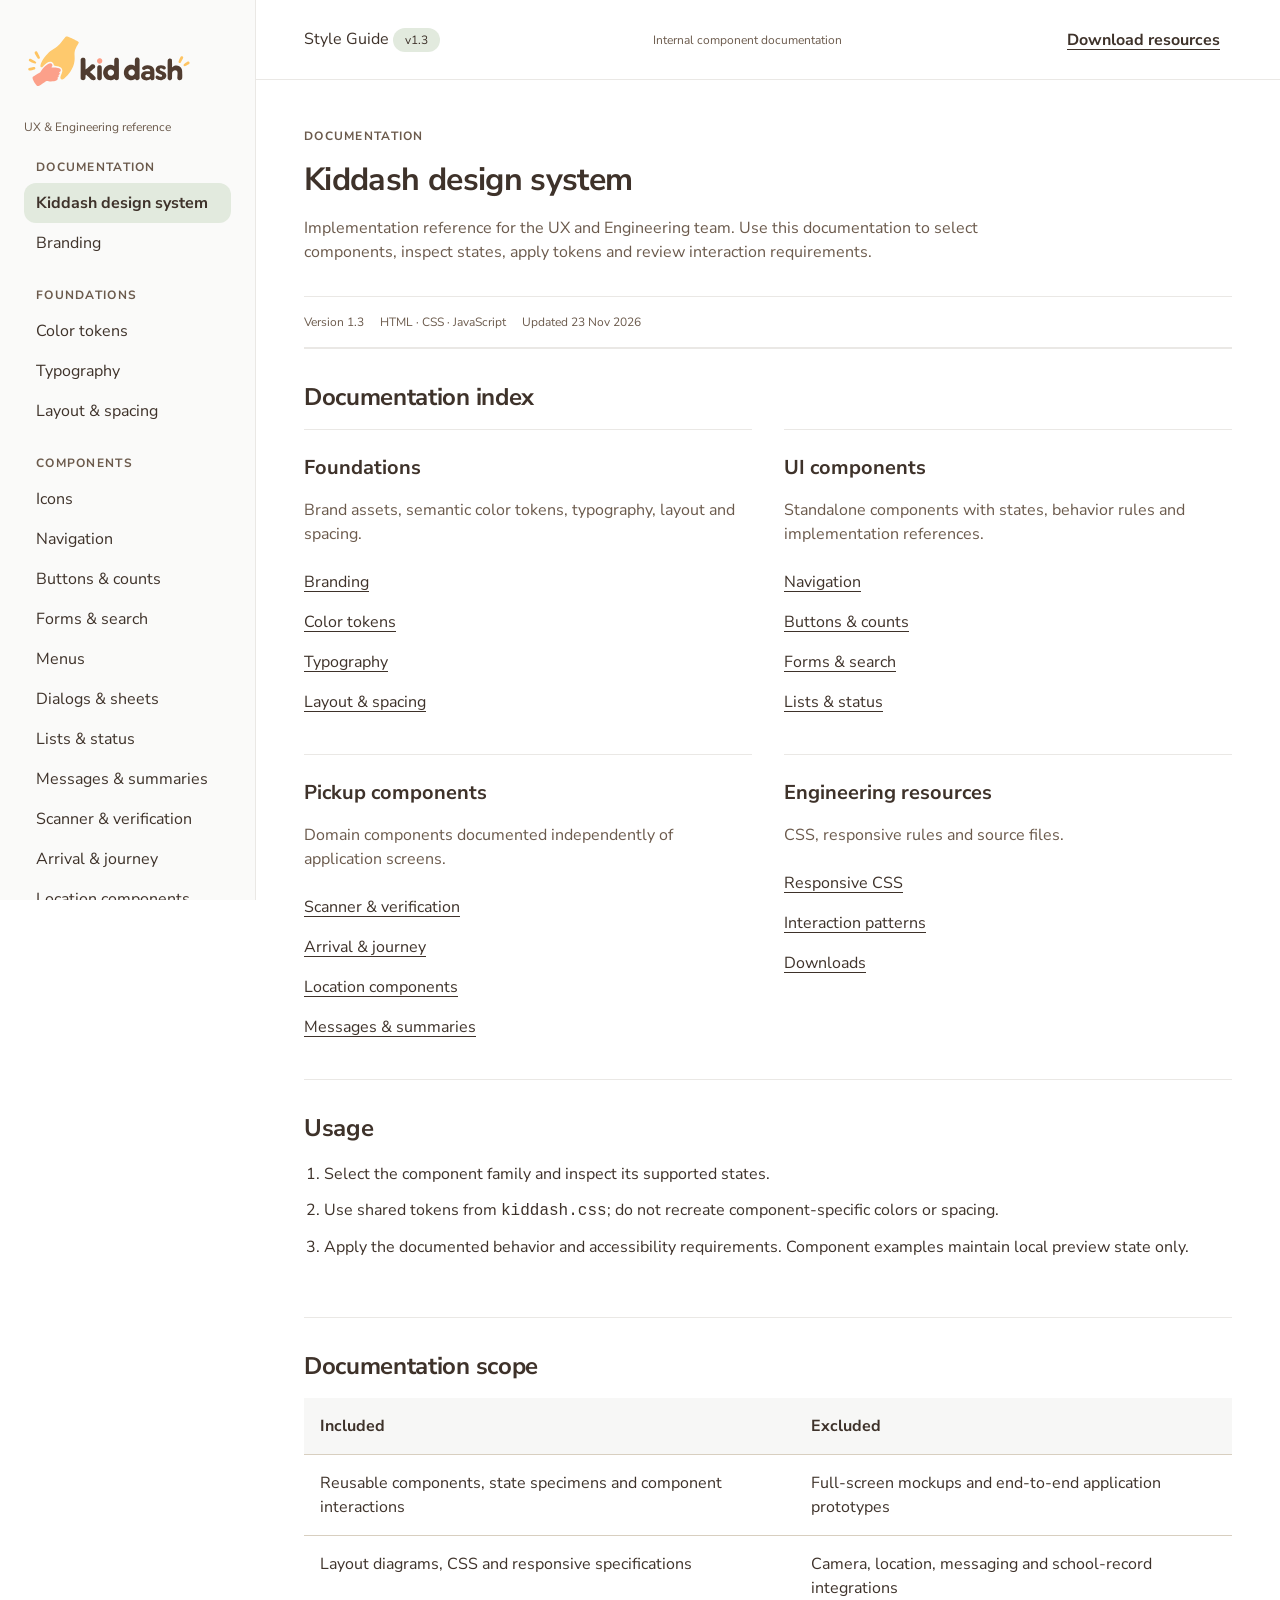
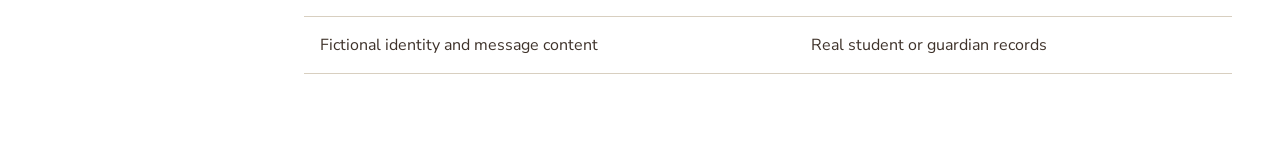
==== commit 0312781d: "Remove component coverage documentation page" ====
--- a/index.html
+++ b/index.html
@@ -10,8 +10,8 @@
 <article><h3>Foundations</h3><p>Brand assets, semantic color tokens, typography, layout and spacing.</p><a href="#branding">Branding</a><a href="#colors">Color tokens</a><a href="#typography">Typography</a><a href="#layout">Layout &amp; spacing</a></article>
 <article><h3>UI components</h3><p>Standalone components with states, behavior rules and implementation references.</p><a href="#navigation">Navigation</a><a href="#buttons">Buttons &amp; counts</a><a href="#forms">Forms &amp; search</a><a href="#lists">Lists &amp; status</a></article>
 <article><h3>Pickup components</h3><p>Domain components documented independently of application screens.</p><a href="#verification">Scanner &amp; verification</a><a href="#arrival">Arrival &amp; journey</a><a href="#location">Location components</a><a href="#messages">Messages &amp; summaries</a></article>
-<article><h3>Engineering resources</h3><p>CSS, responsive rules, source files and Figma coverage.</p><a href="#responsive">Responsive CSS</a><a href="#patterns">Interaction patterns</a><a href="#library">Component coverage</a><a href="#downloads">Downloads</a></article></div></div>
-<div class="section"><h2>Usage</h2><ol class="rule-list"><li>Select the component family and inspect its supported states.</li><li>Use shared tokens from <code>kiddash.css</code>; do not recreate component-specific colors or spacing.</li><li>Apply the documented behavior and accessibility requirements. Component examples maintain local preview state only.</li><li>Use the coverage table to identify web adaptations and source assets that have not been ported.</li></ol></div>
+<article><h3>Engineering resources</h3><p>CSS, responsive rules and source files.</p><a href="#responsive">Responsive CSS</a><a href="#patterns">Interaction patterns</a><a href="#downloads">Downloads</a></article></div></div>
+<div class="section"><h2>Usage</h2><ol class="rule-list"><li>Select the component family and inspect its supported states.</li><li>Use shared tokens from <code>kiddash.css</code>; do not recreate component-specific colors or spacing.</li><li>Apply the documented behavior and accessibility requirements. Component examples maintain local preview state only.</li></ol></div>
 <div class="section"><h2>Documentation scope</h2><table class="kd-table"><thead><tr><th>Included</th><th>Excluded</th></tr></thead><tbody><tr><td>Reusable components, state specimens and component interactions</td><td>Full-screen mockups and end-to-end application prototypes</td></tr><tr><td>Layout diagrams, CSS and responsive specifications</td><td>Camera, location, messaging and school-record integrations</td></tr><tr><td>Fictional identity and message content</td><td>Real student or guardian records</td></tr></tbody></table></div></section>
 <section class="page" id="branding" data-title="Branding" hidden><div class="page-head"><div class="eyebrow">Branding / Kiddash</div><h1>Branding</h1><p class="intro">Official logo asset, clear-space rules, minimum size, color treatment and product-copy requirements.</p></div><div class="logo-stage brand-signature"><div class="logo-clearspace"><img src="assets/kiddash-logo.svg" alt="Official Kiddash logo with clear space"></div></div><div class="brand-ribbon" aria-label="Kiddash brand colors"><span>Honey</span><span>Clay</span><span>Mist</span><span>Ink</span></div>
 <div class="grid-2 section"><div><h2>Clear space & minimum size</h2><p>Reserve clear space of at least one quarter of the rendered logo height on all sides. At 160 px wide, the logo is about 50 px high; use 16 px of clear space.</p><p><strong>Minimum full-logo width: 128 px.</strong> This is the proposed product minimum; check readability at the final device scale.</p></div><div><h2>Asset usage</h2><ul class="rule-list"><li>Use the transparent SVG on white.</li><li>Scale width and height proportionally: 2048 : 636.</li><li>Do not stretch, add shadows, rotate or rebuild the wordmark in a font.</li><li>Logo artwork colors are fixed; they do not replace the application’s semantic color tokens.</li></ul></div></div><div class="grid-2"><div class="specimen"><div class="sample-title">Small app signature · 128 px</div><img class="kd-logo" style="width:128px" src="assets/kiddash-logo.svg" alt="Kiddash"></div><div class="logo-stage dark"><img class="kd-logo" src="assets/kiddash-logo.svg" alt="Single-color white Kiddash logo"></div></div><p class="component-note">White monochrome treatment is reserved for dark backgrounds. The downloadable source remains unchanged.</p><div class="actions"><a class="kd-button outline compact" href="assets/kiddash-logo.svg" download>Download original SVG</a></div><div class="section"><h2>Product copy</h2><ul class="rule-list"><li>Use concise, specific labels for actions and status changes.</li><li>Include student and guardian names where they identify the subject of a decision.</li><li>Use explicit verbs for consequential actions: “Check guardian” and “Confirm handoff”.</li><li>Keep brand slogans out of control labels, error messages and technical documentation.</li></ul></div><div data-css="brand"></div></section>
@@ -45,9 +45,6 @@
 
 <section class="page" id="icons" data-title="Icons" hidden><div class="page-head"><div class="eyebrow">Components</div><h1>Icons</h1><p class="intro">Rounded SVG icon set: 24 px grid, 1.75 px stroke, rounded joins and semantic color accents. Each asset can be downloaded individually.</p></div><p class="component-note">Assets are displayed at 24 px. Select an icon to download the SVG.</p><div class="icons-grid" id="icon-gallery"></div><div class="section grid-2"><div><h2>24 px icon, 48 px target</h2><div class="samples"><button class="kd-icon-button" data-toast="Close action sample" aria-label="Close example"><img class="kd-icon" src="assets/icon-close.svg" alt=""></button><button class="kd-button outline compact" data-toast="History action sample"><img class="kd-icon" src="assets/icon-history.svg" alt="">Pickup history</button></div></div><ul class="rule-list"><li>Use 1.75 px rounded strokes on a 24 px grid.</li><li>Use color for selected navigation; quiet grayscale for the rest.</li><li>Keep the visible glyph centered inside a 24 px frame.</li><li>Do not use an icon as the only state cue.</li><li>Decorative icons use an empty alt; the control owns the accessible name.</li></ul></div><div data-css="icons"></div></section>
 
-<section class="page" id="library" data-title="Component coverage" hidden><div class="page-head"><div class="eyebrow">Figma ↔ Web / Audit · 23 Nov 2026</div><h1>Component coverage</h1><p class="intro">Mapping of 71 Figma library items to web components. Coverage status distinguishes implemented specimens, adaptations, missing assets and retired designs.</p></div><div class="kd-notice"><strong>This is not a pixel-for-pixel Figma mirror.</strong> The original logo is preserved. Icons are redesigned for this web guide; portraits use initials; campus and journey illustrations are simplified web components. Review boards and the retired inline scanner are not current product components.</div><div class="actions"><a class="kd-button outline compact" href="https://www.figma.com/design/7rW83A3evUKDuRe08XmO6A/Kiddash?node-id=402-226" target="_blank" rel="noopener">Open Figma source</a><a class="kd-link" href="#buttons">View component states</a></div><div id="coverage-list" class="section"></div></section>
-
-
 <section class="page" id="verification" data-title="Scanner & verification" hidden><div class="page-head"><div class="eyebrow">Components</div><h1>Scanner & verification</h1><p class="intro">Scanner surfaces, pickup passes, guardian pairs and explicit handoff controls. These are isolated component specimens; they do not update a roster.</p></div>
 <div class="spec-grid"><div><h2>Scanner</h2><p>Preview the component state without opening a camera.</p><label class="kd-field"><span class="kd-label">Scanner state</span><select class="kd-select" id="scanner-state"><option value="ready">Ready</option><option value="captured">Captured</option><option value="invalid">Invalid / expired</option></select></label><div id="scanner-specimen" class="component-preview" aria-live="polite"></div></div><div><h2>Specification</h2><dl class="spec-list"><dt>CSS</dt><dd><code>.kd-scanner</code>, <code>.kd-scan-window</code></dd><dt>Reference size</dt><dd>354 px width; 224 px ready surface</dd><dt>Padding / radius</dt><dd>24 px / 24 px</dd><dt>State input</dt><dd><code>ready | captured | invalid</code></dd><dt>Behavior</dt><dd>A captured code identifies a pass. It does not confirm the guardian’s identity or record a handoff.</dd></dl></div></div>
 <div id="verification-states"></div>
--- a/guide.css
+++ b/guide.css
@@ -42,7 +42,7 @@
 .state-specimen{padding:1.5rem;background:var(--kd-neutral-50);border-radius:1.5rem;min-width:0}.state-specimen .kd-button{width:100%;font-size:1rem;line-height:1.5rem;padding:.75rem 1rem}.state-specimen .kd-count{width:100%;max-width:10rem}.state-specimen .kd-label{margin-bottom:.75rem;display:block}
 .variant-family h3{margin-top:2rem}.message-specimens{max-width:28rem;display:flex;flex-direction:column;gap:1rem}.message-specimens p{margin:.5rem 0}
 .journey-explorer{display:grid;grid-template-columns:minmax(0,25.125rem) 1fr;gap:2rem}.state-selectors{display:flex;flex-wrap:wrap;gap:.75rem}.state-selectors [aria-pressed=true]{background:var(--kd-mist);box-shadow:var(--kd-pressed)}
-.coverage-summary{display:flex;gap:2rem;flex-wrap:wrap;margin-bottom:1.5rem}.coverage-summary strong{display:block;font-size:2rem;line-height:2.5rem}.coverage-summary span{font-size:.75rem}.coverage-filter{max-width:28rem;margin:2rem 0}.variant-names{display:block;font-weight:400;color:var(--kd-cocoa);margin-top:.5rem;min-width:10rem}
+
 @media(max-width:1199px){.state-grid.four{grid-template-columns:repeat(2,minmax(0,1fr))}.nav-stage-grid,.nav-variant-grid{gap:1.5rem}}
 @media(max-width:767px){.nav-stage-grid,.nav-variant-grid{grid-template-columns:minmax(0,1fr)}.journey-explorer,.state-grid,.state-grid.two,.state-grid.four{grid-template-columns:minmax(0,1fr)}.brand-signature{min-height:12rem}.brand-signature .logo-clearspace{padding:1rem}.brand-ribbon span{padding:.75rem .25rem}.state-specimen{padding:1rem}}
 /* Internal documentation shell. Component styling remains in kiddash.css. */
